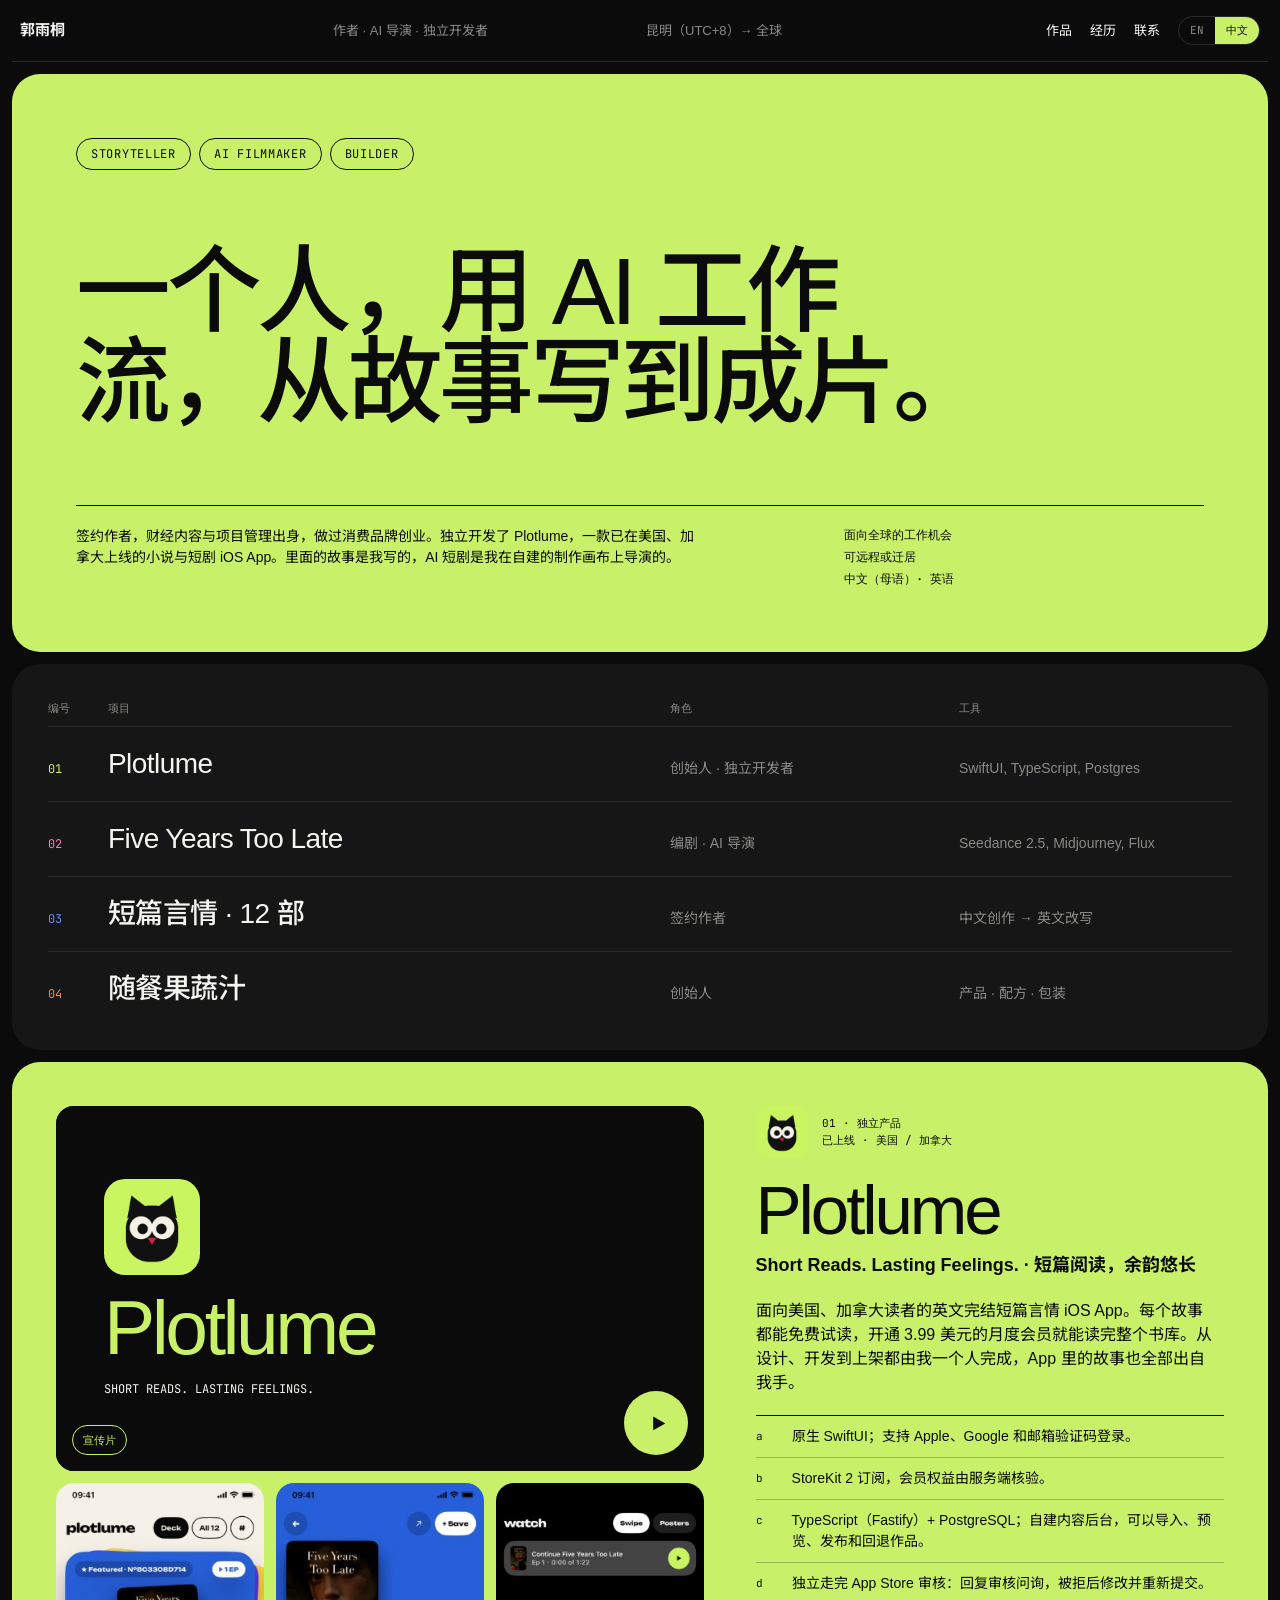
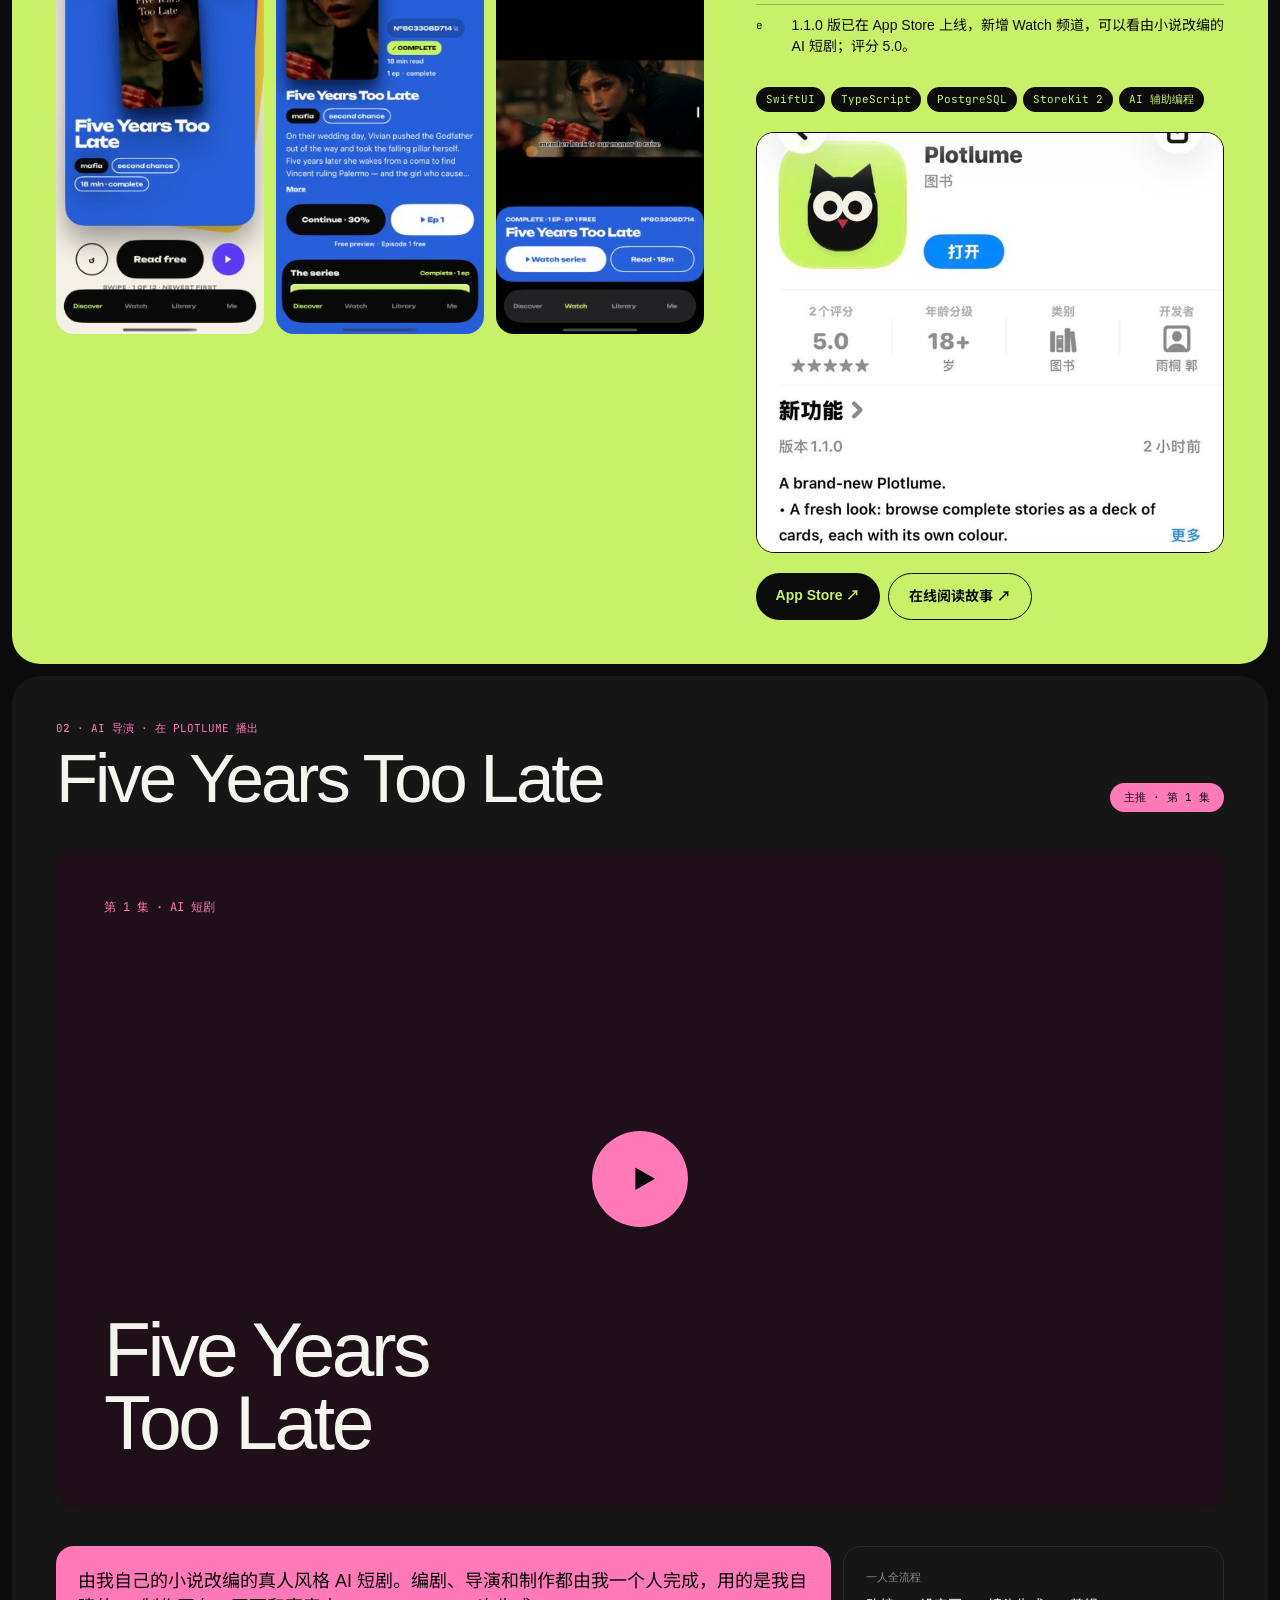
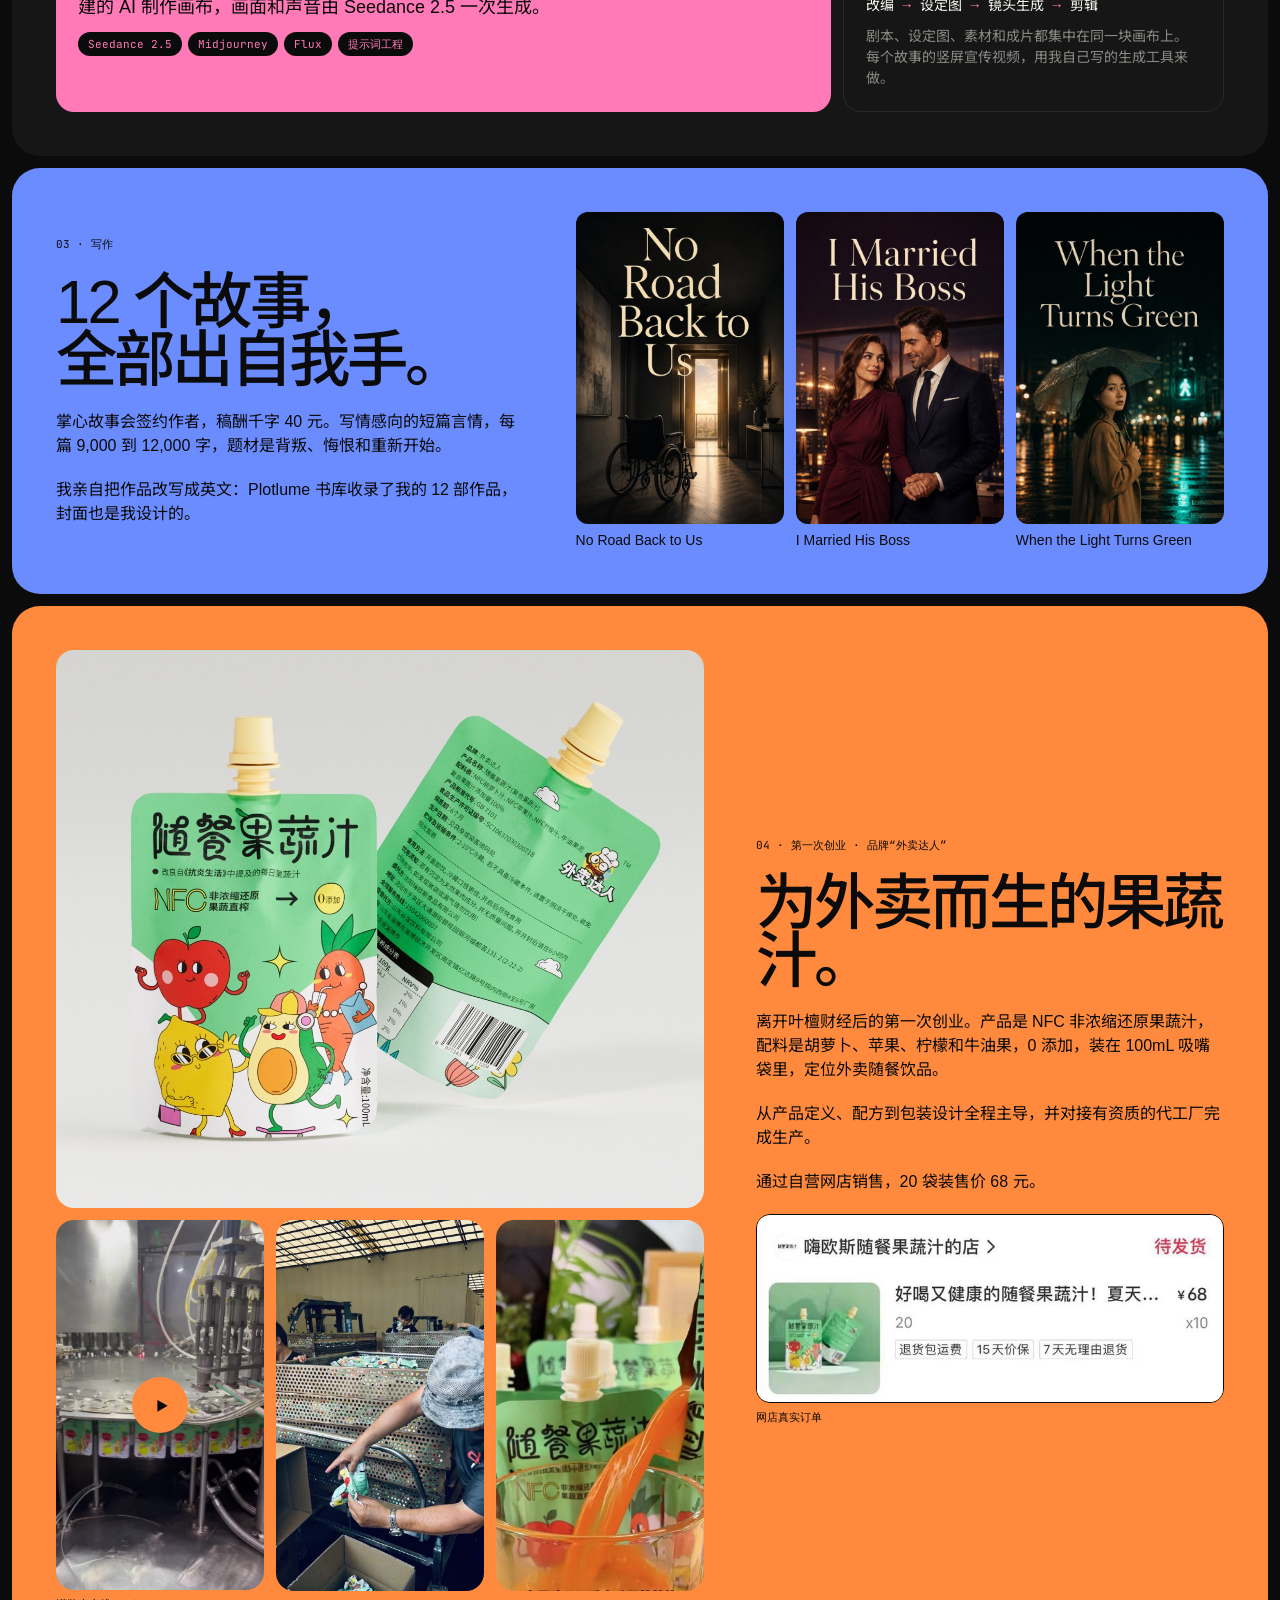
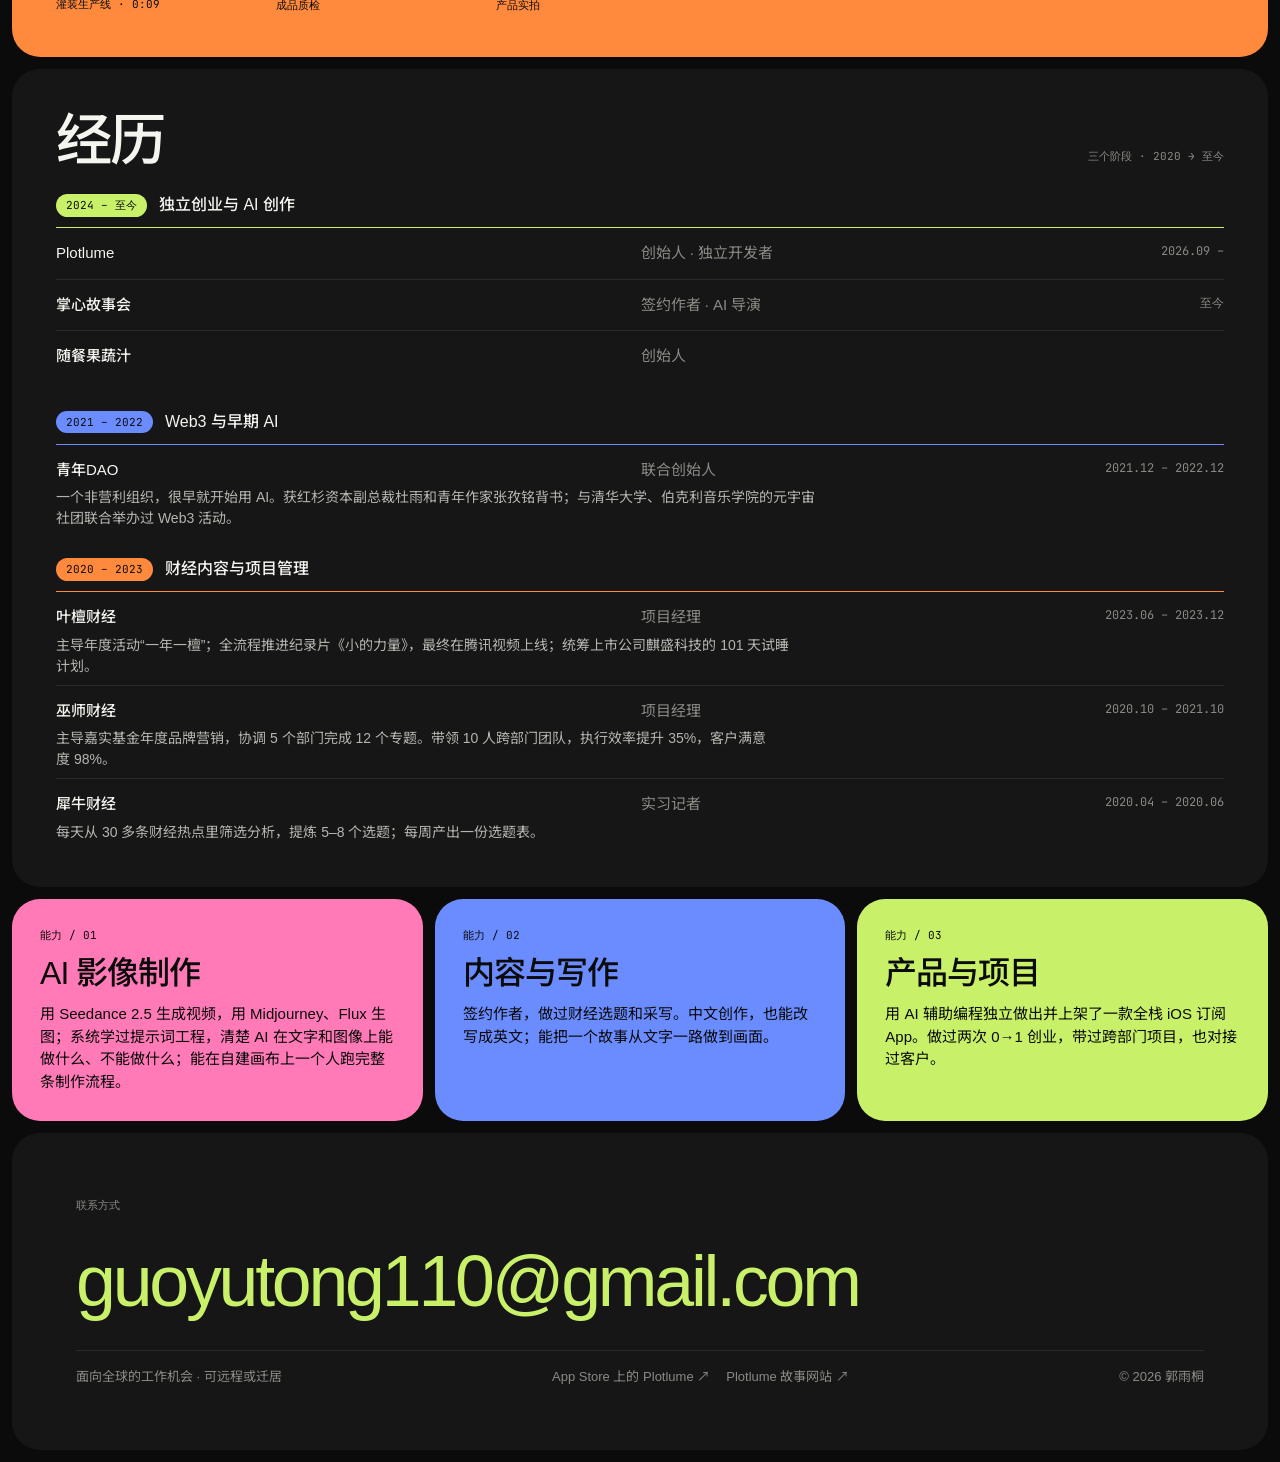
==== zh/index.html @ 7d53c577 "Add juice production media, App Store proof and Plotlume links Fill the juice section with the filli" ====
<!DOCTYPE html>
<html lang="zh-CN">
<head>
<meta charset="utf-8">
<meta name="viewport" content="width=device-width, initial-scale=1">
<title>郭雨桐 — 作者 · AI 导演 · 独立开发者</title>
<meta name="description" content="郭雨桐的作品集：签约作者、AI 导演，独立开发了已在美国、加拿大上线的小说与短剧 iOS App Plotlume。">
<link rel="icon" href="../assets/img/plotlume-icon.jpg">
<link rel="alternate" hreflang="en" href="../">
<link href="https://fonts.googleapis.com/css2?family=Noto+Sans+SC:wght@400;500;700;900&family=JetBrains+Mono:wght@400;500&display=swap" rel="stylesheet">
<link rel="stylesheet" href="../assets/site.css">
</head>
<body>
<div id="top" style="background:#0B0B0B;color:#F5F5F0;font-family:'Helvetica Neue',Helvetica,'Noto Sans SC',Arial,sans-serif;font-size:16px;line-height:1.5;min-height:100vh;padding:0 12px 12px">
<div style="max-width:1280px;margin:0 auto;display:flex;flex-direction:column;gap:12px">

  <header style="position:sticky;top:0;z-index:20;background:#0B0B0B;display:grid;grid-template-columns:repeat(auto-fit,minmax(170px,1fr));gap:12px;align-items:center;padding:16px 8px;border-bottom:1px solid #2A2A2A;font-size:13px">
    <a href="#top" style="font-weight:700;font-size:15px;letter-spacing:-0.01em">郭雨桐</a>
    <span style="color:#8A8A85">作者 · AI 导演 · 独立开发者</span>
    <span style="color:#8A8A85">昆明（UTC+8）→ 全球</span>
    <nav aria-label="页面导航" style="display:flex;gap:18px;justify-content:flex-end;align-items:center;flex-wrap:wrap">
      <a href="#work">作品</a><a href="#experience">经历</a><a href="#contact">联系</a>
      <div style="display:flex;border-radius:999px;overflow:hidden;border:1px solid #2A2A2A;font-family:'JetBrains Mono',monospace;font-size:11px">
        <a href="../" lang="en" style="padding:5px 11px;color:#8A8A85">EN</a>
        <span style="padding:5px 11px;background:#C8F169;color:#0B0B0B" aria-current="true">中文</span>
      </div>
    </nav>
  </header>

  <main style="display:flex;flex-direction:column;gap:12px">

  <section style="background:#C8F169;color:#0B0B0B;border-radius:28px;padding:clamp(28px,5vw,64px);display:flex;flex-direction:column;gap:clamp(40px,6vw,88px)">
    <div style="display:flex;gap:8px;flex-wrap:wrap;font-family:'JetBrains Mono',monospace;font-size:12px;letter-spacing:0.06em">
      <span style="padding:6px 14px;border:1.5px solid #0B0B0B;border-radius:999px">STORYTELLER</span>
      <span style="padding:6px 14px;border:1.5px solid #0B0B0B;border-radius:999px">AI FILMMAKER</span>
      <span style="padding:6px 14px;border:1.5px solid #0B0B0B;border-radius:999px">BUILDER</span>
    </div>
    <h1 style="margin:0;font-weight:500;font-size:clamp(44px,7.4vw,108px);line-height:0.96;letter-spacing:-0.045em;max-width:1100px;text-wrap:balance">一个人，用 AI 工作流，从故事写到成片。</h1>
    <div style="display:grid;grid-template-columns:repeat(auto-fit,minmax(min(100%,240px),1fr));gap:24px;border-top:1.5px solid #0B0B0B;padding-top:20px;font-size:14px">
      <p class="span2" style="margin:0;grid-column:span 2;max-width:620px;text-wrap:pretty">签约作者，财经内容与项目管理出身，做过消费品牌创业。独立开发了 Plotlume，一款已在美国、加拿大上线的小说与短剧 iOS App。里面的故事是我写的，AI 短剧是我在自建的制作画布上导演的。</p>
      <div style="display:flex;flex-direction:column;gap:4px;font-family:'JetBrains Mono',monospace;font-size:12px">
        <span>面向全球的工作机会</span><span>可远程或迁居</span><span>中文（母语）· 英语</span>
      </div>
    </div>
  </section>

  <section id="work" aria-label="作品目录" style="background:#161616;border-radius:28px;padding:clamp(20px,3vw,36px)">
    <div class="work-row" style="padding:0 0 10px;font-family:'JetBrains Mono',monospace;font-size:11px;color:#8A8A85;text-transform:uppercase;border-bottom:1px solid #2A2A2A">
      <span>编号</span><span>项目</span><span class="hide-sm">角色</span><span class="hide-sm">工具</span>
    </div>
    <a href="#p01" class="work-row" style="padding:16px 0;border-bottom:1px solid #2A2A2A;align-items:baseline">
      <span style="font-family:'JetBrains Mono',monospace;font-size:12px;color:#C8F169">01</span><span style="font-size:clamp(20px,2.4vw,28px);font-weight:500;letter-spacing:-0.02em">Plotlume</span><span class="hide-sm" style="color:#8A8A85;font-size:14px">创始人 · 独立开发者</span><span class="hide-sm" style="color:#8A8A85;font-size:14px">SwiftUI, TypeScript, Postgres</span>
    </a>
    <a href="#p02" class="work-row" style="padding:16px 0;border-bottom:1px solid #2A2A2A;align-items:baseline">
      <span style="font-family:'JetBrains Mono',monospace;font-size:12px;color:#FF7AB6">02</span><span style="font-size:clamp(20px,2.4vw,28px);font-weight:500;letter-spacing:-0.02em">Five Years Too Late</span><span class="hide-sm" style="color:#8A8A85;font-size:14px">编剧 · AI 导演</span><span class="hide-sm" style="color:#8A8A85;font-size:14px">Seedance 2.5, Midjourney, Flux</span>
    </a>
    <a href="#p03" class="work-row" style="padding:16px 0;border-bottom:1px solid #2A2A2A;align-items:baseline">
      <span style="font-family:'JetBrains Mono',monospace;font-size:12px;color:#6B8CFF">03</span><span style="font-size:clamp(20px,2.4vw,28px);font-weight:500;letter-spacing:-0.02em">短篇言情 · 12 部</span><span class="hide-sm" style="color:#8A8A85;font-size:14px">签约作者</span><span class="hide-sm" style="color:#8A8A85;font-size:14px">中文创作 → 英文改写</span>
    </a>
    <a href="#p04" class="work-row" style="padding:16px 0 4px;align-items:baseline">
      <span style="font-family:'JetBrains Mono',monospace;font-size:12px;color:#FF8A3D">04</span><span style="font-size:clamp(20px,2.4vw,28px);font-weight:500;letter-spacing:-0.02em">随餐果蔬汁</span><span class="hide-sm" style="color:#8A8A85;font-size:14px">创始人</span><span class="hide-sm" style="color:#8A8A85;font-size:14px">产品 · 配方 · 包装</span>
    </a>
  </section>

  <section id="p01" aria-labelledby="h-p01" style="background:#C8F169;color:#0B0B0B;border-radius:28px;padding:clamp(20px,3.5vw,44px);display:flex;flex-wrap:wrap;gap:clamp(24px,4vw,56px)">
    <div style="flex:1 1 540px;min-width:0;display:flex;flex-direction:column;gap:12px">
      <div class="player" data-video="" data-pending="宣传片即将上线 · 点击关闭">
        <div style="position:absolute;inset:0;background:#0B0B0B;color:#C8F169;display:flex;flex-direction:column;justify-content:center;gap:16px;padding:clamp(20px,4vw,48px)">
          <img src="../assets/img/plotlume-icon.jpg" alt="" style="width:clamp(56px,8vw,96px);height:auto;border-radius:22%">
          <span style="font-weight:500;font-size:clamp(36px,6vw,84px);line-height:0.95;letter-spacing:-0.045em">Plotlume</span>
          <span style="font-family:'JetBrains Mono',monospace;font-size:12px;color:#F5F5F0">SHORT READS. LASTING FEELINGS.</span>
        </div>
        <div style="position:absolute;inset:auto 0 0 0;padding:16px;display:flex;justify-content:space-between;align-items:flex-end;pointer-events:none">
          <span style="padding:6px 10px;background:#0B0B0B;color:#C8F169;border-radius:999px;font-family:'JetBrains Mono',monospace;font-size:11px;border:1px solid #C8F169">宣传片</span>
          <button type="button" class="play" aria-label="播放 Plotlume 宣传片" style="width:64px;height:64px;background:#C8F169;color:#0B0B0B"><svg viewBox="0 0 24 24" aria-hidden="true"><path d="M6 4l14 8-14 8z" fill="currentColor"/></svg></button>
        </div>
      </div>
      <div style="display:grid;grid-template-columns:repeat(3,minmax(0,1fr));gap:12px">
        <div style="aspect-ratio:9/19.5;background:#0B0B0B;border-radius:18px;overflow:hidden"><img src="../assets/img/plotlume-home.jpg" alt="Plotlume 首页卡组" loading="lazy"></div>
        <div style="aspect-ratio:9/19.5;background:#0B0B0B;border-radius:18px;overflow:hidden"><img src="../assets/img/plotlume-detail.jpg" alt="作品详情：Five Years Too Late" loading="lazy"></div>
        <div style="aspect-ratio:9/19.5;background:#0B0B0B;border-radius:18px;overflow:hidden"><img src="../assets/img/plotlume-watch.jpg" alt="Watch 频道播放 Five Years Too Late" loading="lazy"></div>
      </div>
    </div>
    <div style="flex:1 1 360px;min-width:0;display:flex;flex-direction:column;gap:20px">
      <div style="display:flex;align-items:center;gap:14px">
        <div style="width:52px;height:52px;flex:none;border-radius:12px;overflow:hidden;background:#0B0B0B"><img src="../assets/img/plotlume-icon.jpg" alt="Plotlume 应用图标：夜猫头鹰"></div>
        <div style="font-family:'JetBrains Mono',monospace;font-size:11px;line-height:1.6">01 · 独立产品<br>已上线 · 美国 / 加拿大</div>
      </div>
      <div>
        <h2 id="h-p01" style="margin:0;font-weight:500;font-size:clamp(44px,5.4vw,76px);line-height:0.95;letter-spacing:-0.045em">Plotlume</h2>
        <div style="margin-top:8px;font-weight:700;font-size:18px">Short Reads. Lasting Feelings. · 短篇阅读，余韵悠长</div>
      </div>
      <p style="margin:0;text-wrap:pretty">面向美国、加拿大读者的英文完结短篇言情 iOS App。每个故事都能免费试读，开通 3.99 美元的月度会员就能读完整个书库。从设计、开发到上架都由我一个人完成，App 里的故事也全部出自我手。</p>
      <div style="display:flex;flex-direction:column;font-size:14px;border-top:1.5px solid #0B0B0B">
        <div style="display:grid;grid-template-columns:28px 1fr;gap:8px;padding:10px 0;border-bottom:1px solid rgba(11,11,11,0.25)"><span style="font-family:'JetBrains Mono',monospace;font-size:11px;padding-top:2px">a</span><span>原生 SwiftUI；支持 Apple、Google 和邮箱验证码登录。</span></div>
        <div style="display:grid;grid-template-columns:28px 1fr;gap:8px;padding:10px 0;border-bottom:1px solid rgba(11,11,11,0.25)"><span style="font-family:'JetBrains Mono',monospace;font-size:11px;padding-top:2px">b</span><span>StoreKit 2 订阅，会员权益由服务端核验。</span></div>
        <div style="display:grid;grid-template-columns:28px 1fr;gap:8px;padding:10px 0;border-bottom:1px solid rgba(11,11,11,0.25)"><span style="font-family:'JetBrains Mono',monospace;font-size:11px;padding-top:2px">c</span><span>TypeScript（Fastify）+ PostgreSQL；自建内容后台，可以导入、预览、发布和回退作品。</span></div>
        <div style="display:grid;grid-template-columns:28px 1fr;gap:8px;padding:10px 0;border-bottom:1px solid rgba(11,11,11,0.25)"><span style="font-family:'JetBrains Mono',monospace;font-size:11px;padding-top:2px">d</span><span>独立走完 App Store 审核：回复审核问询，被拒后修改并重新提交。</span></div>
        <div style="display:grid;grid-template-columns:28px 1fr;gap:8px;padding:10px 0"><span style="font-family:'JetBrains Mono',monospace;font-size:11px;padding-top:2px">e</span><span>1.1.0 版已在 App Store 上线，新增 Watch 频道，可以看由小说改编的 AI 短剧；评分 5.0。</span></div>
      </div>
      <div style="display:flex;flex-wrap:wrap;gap:6px;font-family:'JetBrains Mono',monospace;font-size:11px">
        <span style="padding:4px 10px;background:#0B0B0B;color:#C8F169;border-radius:999px">SwiftUI</span><span style="padding:4px 10px;background:#0B0B0B;color:#C8F169;border-radius:999px">TypeScript</span><span style="padding:4px 10px;background:#0B0B0B;color:#C8F169;border-radius:999px">PostgreSQL</span><span style="padding:4px 10px;background:#0B0B0B;color:#C8F169;border-radius:999px">StoreKit 2</span><span style="padding:4px 10px;background:#0B0B0B;color:#C8F169;border-radius:999px">AI 辅助编程</span>
      </div>
      <a href="https://apps.apple.com/us/app/plotlume/id6811896292" target="_blank" rel="noopener" aria-label="App Store 上的 Plotlume：1.1.0 版，评分 5.0" style="display:block;background:#F5F5F0;border-radius:18px;overflow:hidden;border:1.5px solid #0B0B0B">
        <img src="../assets/img/plotlume-appstore.jpg" alt="Plotlume 的 App Store 页面：评分 5.0、1.1.0 版、开发者郭雨桐" loading="lazy" style="height:auto">
      </a>
      <div style="display:flex;flex-wrap:wrap;gap:8px">
        <a href="https://apps.apple.com/us/app/plotlume/id6811896292" target="_blank" rel="noopener" style="padding:12px 20px;background:#0B0B0B;color:#C8F169;border-radius:999px;font-weight:700;font-size:14px">App Store ↗</a>
        <a href="https://api.plotlume.cuipi.xyz/stories" target="_blank" rel="noopener" style="padding:12px 20px;border:1.5px solid #0B0B0B;border-radius:999px;font-weight:700;font-size:14px">在线阅读故事 ↗</a>
      </div>
    </div>
  </section>

  <section id="p02" aria-labelledby="h-p02" style="background:#161616;border-radius:28px;padding:clamp(20px,3.5vw,44px);display:flex;flex-direction:column;gap:clamp(24px,3vw,40px)">
    <div style="display:flex;justify-content:space-between;align-items:flex-end;gap:16px;flex-wrap:wrap">
      <div>
        <div style="font-family:'JetBrains Mono',monospace;font-size:11px;color:#FF7AB6">02 · AI 导演 · 在 PLOTLUME 播出</div>
        <h2 id="h-p02" style="margin:10px 0 0;font-weight:500;font-size:clamp(44px,5.4vw,76px);line-height:0.95;letter-spacing:-0.045em">Five Years Too Late</h2>
      </div>
      <span style="padding:6px 14px;background:#FF7AB6;color:#0B0B0B;border-radius:999px;font-family:'JetBrains Mono',monospace;font-size:11px">主推 · 第 1 集</span>
    </div>
    <div class="player" data-video="" data-pending="第 1 集视频即将上线 · 点击关闭">
      <div style="position:absolute;inset:0;background:#1E0F18;display:flex;flex-direction:column;justify-content:space-between;padding:clamp(20px,4vw,48px)">
        <span style="font-family:'JetBrains Mono',monospace;font-size:12px;color:#FF7AB6">第 1 集 · AI 短剧</span>
        <span style="font-weight:500;font-size:clamp(32px,6vw,84px);line-height:0.95;letter-spacing:-0.045em;color:#F5F5F0;max-width:70%">Five Years<br>Too Late</span>
      </div>
      <div style="position:absolute;inset:0;display:flex;align-items:center;justify-content:center;pointer-events:none">
        <button type="button" class="play" aria-label="播放 Five Years Too Late 第 1 集" style="width:96px;height:96px;background:#FF7AB6"><svg viewBox="0 0 24 24" aria-hidden="true"><path d="M6 4l14 8-14 8z" fill="currentColor"/></svg></button>
      </div>
    </div>
    <div style="display:grid;grid-template-columns:repeat(auto-fit,minmax(min(100%,260px),1fr));gap:12px">
      <div class="span2" style="background:#FF7AB6;color:#0B0B0B;border-radius:18px;padding:22px;grid-column:span 2;display:flex;flex-direction:column;gap:12px">
        <p style="margin:0;font-size:18px;line-height:1.45;text-wrap:pretty">由我自己的小说改编的真人风格 AI 短剧。编剧、导演和制作都由我一个人完成，用的是我自建的 AI 制作画布，画面和声音由 Seedance 2.5 一次生成。</p>
        <div style="display:flex;flex-wrap:wrap;gap:6px;font-family:'JetBrains Mono',monospace;font-size:11px"><span style="padding:4px 10px;background:#0B0B0B;color:#FF7AB6;border-radius:999px">Seedance 2.5</span><span style="padding:4px 10px;background:#0B0B0B;color:#FF7AB6;border-radius:999px">Midjourney</span><span style="padding:4px 10px;background:#0B0B0B;color:#FF7AB6;border-radius:999px">Flux</span><span style="padding:4px 10px;background:#0B0B0B;color:#FF7AB6;border-radius:999px">提示词工程</span></div>
      </div>
      <div style="border:1px solid #2A2A2A;border-radius:18px;padding:22px;font-size:14px;display:flex;flex-direction:column;gap:10px">
        <div style="font-family:'JetBrains Mono',monospace;font-size:11px;color:#8A8A85">一人全流程</div>
        <div style="display:flex;flex-wrap:wrap;gap:6px;align-items:center"><span>改编</span><span style="color:#FF7AB6">→</span><span>设定图</span><span style="color:#FF7AB6">→</span><span>镜头生成</span><span style="color:#FF7AB6">→</span><span>剪辑</span></div>
        <div style="color:#8A8A85">剧本、设定图、素材和成片都集中在同一块画布上。每个故事的竖屏宣传视频，用我自己写的生成工具来做。</div>
      </div>
    </div>
  </section>

  <section id="p03" aria-labelledby="h-p03" style="background:#6B8CFF;color:#0B0B0B;border-radius:28px;padding:clamp(20px,3.5vw,44px);display:flex;flex-wrap:wrap;flex-direction:row-reverse;gap:clamp(24px,4vw,56px);align-items:center">
    <div style="flex:1 1 540px;min-width:0;display:grid;grid-template-columns:repeat(3,minmax(0,1fr));gap:12px">
      <figure style="margin:0;display:flex;flex-direction:column;gap:8px"><div style="aspect-ratio:2/3;background:#0B0B0B;border-radius:12px;overflow:hidden"><img src="../assets/img/cover-no-road.jpg" alt="No Road Back to Us 封面" loading="lazy"></div><figcaption style="font-weight:500;font-size:14px;line-height:1.25">No Road Back to Us</figcaption></figure>
      <figure style="margin:0;display:flex;flex-direction:column;gap:8px"><div style="aspect-ratio:2/3;background:#0B0B0B;border-radius:12px;overflow:hidden"><img src="../assets/img/cover-married-boss.jpg" alt="I Married His Boss 封面" loading="lazy"></div><figcaption style="font-weight:500;font-size:14px;line-height:1.25">I Married His Boss</figcaption></figure>
      <figure style="margin:0;display:flex;flex-direction:column;gap:8px"><div style="aspect-ratio:2/3;background:#0B0B0B;border-radius:12px;overflow:hidden"><img src="../assets/img/cover-light-green.jpg" alt="When the Light Turns Green 封面" loading="lazy"></div><figcaption style="font-weight:500;font-size:14px;line-height:1.25">When the Light Turns Green</figcaption></figure>
    </div>
    <div style="flex:1 1 360px;min-width:0;display:flex;flex-direction:column;gap:20px">
      <div style="font-family:'JetBrains Mono',monospace;font-size:11px">03 · 写作</div>
      <h2 id="h-p03" style="margin:0;font-weight:500;font-size:clamp(40px,4.8vw,68px);line-height:0.95;letter-spacing:-0.045em">12 个故事，<br>全部出自我手。</h2>
      <p style="margin:0;text-wrap:pretty">掌心故事会签约作者，稿酬千字 40 元。写情感向的短篇言情，每篇 9,000 到 12,000 字，题材是背叛、悔恨和重新开始。</p>
      <p style="margin:0;text-wrap:pretty">我亲自把作品改写成英文：Plotlume 书库收录了我的 12 部作品，封面也是我设计的。</p>
    </div>
  </section>

  <section id="p04" aria-labelledby="h-p04" style="background:#FF8A3D;color:#0B0B0B;border-radius:28px;padding:clamp(20px,3.5vw,44px);display:flex;flex-wrap:wrap;gap:clamp(24px,4vw,56px);align-items:center">
    <div style="flex:1 1 540px;min-width:0;display:flex;flex-direction:column;gap:12px">
      <div style="background:#0B0B0B;border-radius:18px;overflow:hidden">
        <img src="../assets/img/juice.jpg" alt="随餐果蔬汁包装正反面，品牌“外卖达人”" loading="lazy" style="height:auto">
      </div>
      <div style="display:grid;grid-template-columns:repeat(3,minmax(0,1fr));gap:12px">
        <figure style="margin:0;display:flex;flex-direction:column;gap:6px">
          <div class="player" data-video="../assets/video/juice-line.mp4" style="aspect-ratio:9/16">
            <img src="../assets/img/juice-line-poster.jpg" alt="代工厂灌装线上的吸嘴袋" loading="lazy">
            <div style="position:absolute;inset:0;display:flex;align-items:center;justify-content:center;pointer-events:none">
              <button type="button" class="play" aria-label="播放灌装线视频" style="width:56px;height:56px;background:#FF8A3D"><svg viewBox="0 0 24 24" aria-hidden="true"><path d="M6 4l14 8-14 8z" fill="currentColor"/></svg></button>
            </div>
          </div>
          <figcaption style="font-family:'JetBrains Mono',monospace;font-size:11px">灌装生产线 · 0:09</figcaption>
        </figure>
        <figure style="margin:0;display:flex;flex-direction:column;gap:6px">
          <div style="aspect-ratio:9/16;border-radius:18px;overflow:hidden;background:#0B0B0B"><img src="../assets/img/juice-factory.jpg" alt="工厂工人检查成品吸嘴袋" loading="lazy"></div>
          <figcaption style="font-family:'JetBrains Mono',monospace;font-size:11px">成品质检</figcaption>
        </figure>
        <figure style="margin:0;display:flex;flex-direction:column;gap:6px">
          <div style="aspect-ratio:9/16;border-radius:18px;overflow:hidden;background:#0B0B0B"><img src="../assets/img/juice-pour.jpg" alt="橙色果蔬汁从吸嘴袋倒入玻璃杯" loading="lazy"></div>
          <figcaption style="font-family:'JetBrains Mono',monospace;font-size:11px">产品实拍</figcaption>
        </figure>
      </div>
    </div>
    <div style="flex:1 1 360px;min-width:0;display:flex;flex-direction:column;gap:20px">
      <div style="font-family:'JetBrains Mono',monospace;font-size:11px">04 · 第一次创业 · 品牌“外卖达人”</div>
      <h2 id="h-p04" style="margin:0;font-weight:500;font-size:clamp(40px,4.8vw,68px);line-height:0.95;letter-spacing:-0.045em">为外卖而生的果蔬汁。</h2>
      <p style="margin:0;text-wrap:pretty">离开叶檀财经后的第一次创业。产品是 NFC 非浓缩还原果蔬汁，配料是胡萝卜、苹果、柠檬和牛油果，0 添加，装在 100mL 吸嘴袋里，定位外卖随餐饮品。</p>
      <p style="margin:0;text-wrap:pretty">从产品定义、配方到包装设计全程主导，并对接有资质的代工厂完成生产。</p>
      <p style="margin:0;text-wrap:pretty">通过自营网店销售，20 袋装售价 68 元。</p>
      <figure style="margin:0;display:flex;flex-direction:column;gap:6px">
        <div style="background:#F5F5F0;border-radius:14px;overflow:hidden;border:1.5px solid #0B0B0B"><img src="../assets/img/juice-order.jpg" alt="自营网店的一笔订单：10 件，每件 68 元" loading="lazy" style="height:auto"></div>
        <figcaption style="font-family:'JetBrains Mono',monospace;font-size:11px">网店真实订单</figcaption>
      </figure>
    </div>
  </section>

  <section id="experience" aria-labelledby="h-exp" style="background:#161616;border-radius:28px;padding:clamp(20px,3.5vw,44px)">
    <div style="display:flex;justify-content:space-between;align-items:baseline;gap:16px;flex-wrap:wrap;margin-bottom:24px">
      <h2 id="h-exp" style="margin:0;font-weight:500;font-size:clamp(36px,4.4vw,60px);line-height:1;letter-spacing:-0.04em">经历</h2>
      <span style="font-family:'JetBrains Mono',monospace;font-size:11px;color:#8A8A85">三个阶段 · 2020 → 至今</span>
    </div>
    <div style="display:flex;flex-direction:column;gap:28px">
      <div>
        <div style="display:flex;gap:12px;align-items:center;padding-bottom:10px;border-bottom:1.5px solid #C8F169"><span style="padding:3px 10px;background:#C8F169;color:#0B0B0B;border-radius:999px;font-family:'JetBrains Mono',monospace;font-size:11px">2024 – 至今</span><span style="font-weight:500">独立创业与 AI 创作</span></div>
        <div class="cv-row" style="padding:14px 0;border-bottom:1px solid #2A2A2A;font-size:15px"><span style="font-weight:500">Plotlume</span><span class="role" style="color:#8A8A85">创始人 · 独立开发者</span><span style="text-align:right;font-family:'JetBrains Mono',monospace;font-size:12px;color:#8A8A85">2026.09 –</span></div>
        <div class="cv-row" style="padding:14px 0;border-bottom:1px solid #2A2A2A;font-size:15px"><span style="font-weight:500">掌心故事会</span><span class="role" style="color:#8A8A85">签约作者 · AI 导演</span><span style="text-align:right;font-family:'JetBrains Mono',monospace;font-size:12px;color:#8A8A85">至今</span></div>
        <div class="cv-row" style="padding:14px 0;font-size:15px"><span style="font-weight:500">随餐果蔬汁</span><span class="role" style="color:#8A8A85">创始人</span><span></span></div>
      </div>
      <div>
        <div style="display:flex;gap:12px;align-items:center;padding-bottom:10px;border-bottom:1.5px solid #6B8CFF"><span style="padding:3px 10px;background:#6B8CFF;color:#0B0B0B;border-radius:999px;font-family:'JetBrains Mono',monospace;font-size:11px">2021 – 2022</span><span style="font-weight:500">Web3 与早期 AI</span></div>
        <div class="cv-row" style="padding:14px 0 6px;font-size:15px"><span style="font-weight:500">青年DAO</span><span class="role" style="color:#8A8A85">联合创始人</span><span style="text-align:right;font-family:'JetBrains Mono',monospace;font-size:12px;color:#8A8A85">2021.12 – 2022.12</span></div>
        <p style="margin:0;color:#B5B5AF;font-size:14px;max-width:760px;text-wrap:pretty">一个非营利组织，很早就开始用 AI。获红杉资本副总裁杜雨和青年作家张孜铭背书；与清华大学、伯克利音乐学院的元宇宙社团联合举办过 Web3 活动。</p>
      </div>
      <div>
        <div style="display:flex;gap:12px;align-items:center;padding-bottom:10px;border-bottom:1.5px solid #FF8A3D"><span style="padding:3px 10px;background:#FF8A3D;color:#0B0B0B;border-radius:999px;font-family:'JetBrains Mono',monospace;font-size:11px">2020 – 2023</span><span style="font-weight:500">财经内容与项目管理</span></div>
        <div class="cv-row" style="padding:14px 0 6px;font-size:15px"><span style="font-weight:500">叶檀财经</span><span class="role" style="color:#8A8A85">项目经理</span><span style="text-align:right;font-family:'JetBrains Mono',monospace;font-size:12px;color:#8A8A85">2023.06 – 2023.12</span></div>
        <p style="margin:0 0 8px;color:#B5B5AF;font-size:14px;max-width:760px;text-wrap:pretty">主导年度活动“一年一檀”；全流程推进纪录片《小的力量》，最终在腾讯视频上线；统筹上市公司麒盛科技的 101 天试睡计划。</p>
        <div class="cv-row" style="padding:14px 0 6px;border-top:1px solid #2A2A2A;font-size:15px"><span style="font-weight:500">巫师财经</span><span class="role" style="color:#8A8A85">项目经理</span><span style="text-align:right;font-family:'JetBrains Mono',monospace;font-size:12px;color:#8A8A85">2020.10 – 2021.10</span></div>
        <p style="margin:0 0 8px;color:#B5B5AF;font-size:14px;max-width:760px;text-wrap:pretty">主导嘉实基金年度品牌营销，协调 5 个部门完成 12 个专题。带领 10 人跨部门团队，执行效率提升 35%，客户满意度 98%。</p>
        <div class="cv-row" style="padding:14px 0 6px;border-top:1px solid #2A2A2A;font-size:15px"><span style="font-weight:500">犀牛财经</span><span class="role" style="color:#8A8A85">实习记者</span><span style="text-align:right;font-family:'JetBrains Mono',monospace;font-size:12px;color:#8A8A85">2020.04 – 2020.06</span></div>
        <p style="margin:0;color:#B5B5AF;font-size:14px;max-width:760px;text-wrap:pretty">每天从 30 多条财经热点里筛选分析，提炼 5–8 个选题；每周产出一份选题表。</p>
      </div>
    </div>
  </section>

  <section id="skills" aria-label="能力" style="display:grid;grid-template-columns:repeat(auto-fit,minmax(min(100%,300px),1fr));gap:12px">
    <div style="background:#FF7AB6;color:#0B0B0B;border-radius:28px;padding:28px;display:flex;flex-direction:column;gap:14px">
      <div style="font-family:'JetBrains Mono',monospace;font-size:11px">能力 / 01</div>
      <h3 style="margin:0;font-weight:500;font-size:32px;line-height:1;letter-spacing:-0.03em">AI 影像制作</h3>
      <p style="margin:0;font-size:15px;text-wrap:pretty">用 Seedance 2.5 生成视频，用 Midjourney、Flux 生图；系统学过提示词工程，清楚 AI 在文字和图像上能做什么、不能做什么；能在自建画布上一个人跑完整条制作流程。</p>
    </div>
    <div style="background:#6B8CFF;color:#0B0B0B;border-radius:28px;padding:28px;display:flex;flex-direction:column;gap:14px">
      <div style="font-family:'JetBrains Mono',monospace;font-size:11px">能力 / 02</div>
      <h3 style="margin:0;font-weight:500;font-size:32px;line-height:1;letter-spacing:-0.03em">内容与写作</h3>
      <p style="margin:0;font-size:15px;text-wrap:pretty">签约作者，做过财经选题和采写。中文创作，也能改写成英文；能把一个故事从文字一路做到画面。</p>
    </div>
    <div style="background:#C8F169;color:#0B0B0B;border-radius:28px;padding:28px;display:flex;flex-direction:column;gap:14px">
      <div style="font-family:'JetBrains Mono',monospace;font-size:11px">能力 / 03</div>
      <h3 style="margin:0;font-weight:500;font-size:32px;line-height:1;letter-spacing:-0.03em">产品与项目</h3>
      <p style="margin:0;font-size:15px;text-wrap:pretty">用 AI 辅助编程独立做出并上架了一款全栈 iOS 订阅 App。做过两次 0→1 创业，带过跨部门项目，也对接过客户。</p>
    </div>
  </section>

  </main>

  <footer id="contact" style="background:#161616;border-radius:28px;padding:clamp(28px,5vw,64px);display:flex;flex-direction:column;gap:32px">
    <div style="font-family:'JetBrains Mono',monospace;font-size:11px;color:#8A8A85">联系方式</div>
    <a href="mailto:guoyutong110@gmail.com" style="font-weight:500;font-size:clamp(30px,5.6vw,80px);line-height:1;letter-spacing:-0.045em;color:#C8F169;word-break:break-all">guoyutong110@gmail.com</a>
    <div style="display:flex;justify-content:space-between;gap:16px;flex-wrap:wrap;border-top:1px solid #2A2A2A;padding-top:16px;font-size:13px;color:#8A8A85">
      <span>面向全球的工作机会 · 可远程或迁居</span>
      <span style="display:flex;gap:16px;flex-wrap:wrap"><a href="https://apps.apple.com/us/app/plotlume/id6811896292" target="_blank" rel="noopener">App Store 上的 Plotlume ↗</a><a href="https://api.plotlume.cuipi.xyz/stories" target="_blank" rel="noopener">Plotlume 故事网站 ↗</a></span>
      <span>© 2026 郭雨桐</span>
    </div>
  </footer>

</div>
</div>
<script src="../assets/site.js"></script>
</body>
</html>
---- assets/site.css ----
html,body{margin:0;background:#0B0B0B}
*{box-sizing:border-box}
a{color:inherit;text-decoration:none}
a:hover{color:#C8F169}
::selection{background:#C8F169;color:#0B0B0B}
img{display:block;width:100%;height:100%;object-fit:cover}
.player{position:relative;aspect-ratio:16/9;background:#0B0B0B;border-radius:18px;overflow:hidden}
.player-layer{position:absolute;inset:0;width:100%;height:100%;border:0;background:#000}
.player-note{position:absolute;inset:0;width:100%;height:100%;border:0;background:rgba(11,11,11,0.94);color:#C8F169;display:flex;align-items:center;justify-content:center;text-align:center;padding:24px;cursor:pointer;font-family:'JetBrains Mono',monospace;font-size:12px}
.play{pointer-events:auto;border-radius:50%;border:0;cursor:pointer;color:#0B0B0B;display:flex;align-items:center;justify-content:center}
.play svg{width:40%;height:40%;margin-left:8%}
.cv-row{display:grid;grid-template-columns:minmax(0,1.3fr) minmax(0,1fr) 130px;gap:16px}
.work-row{display:grid;grid-template-columns:44px minmax(0,2fr) minmax(0,1fr) minmax(0,1fr);gap:16px}
@media (max-width:720px){
  .work-row{grid-template-columns:32px minmax(0,1fr)}
  .work-row .hide-sm{display:none}
  .cv-row{grid-template-columns:minmax(0,1fr) auto}
  .cv-row .role{grid-column:1/-1;order:3}
  .span2{grid-column:auto !important}
}
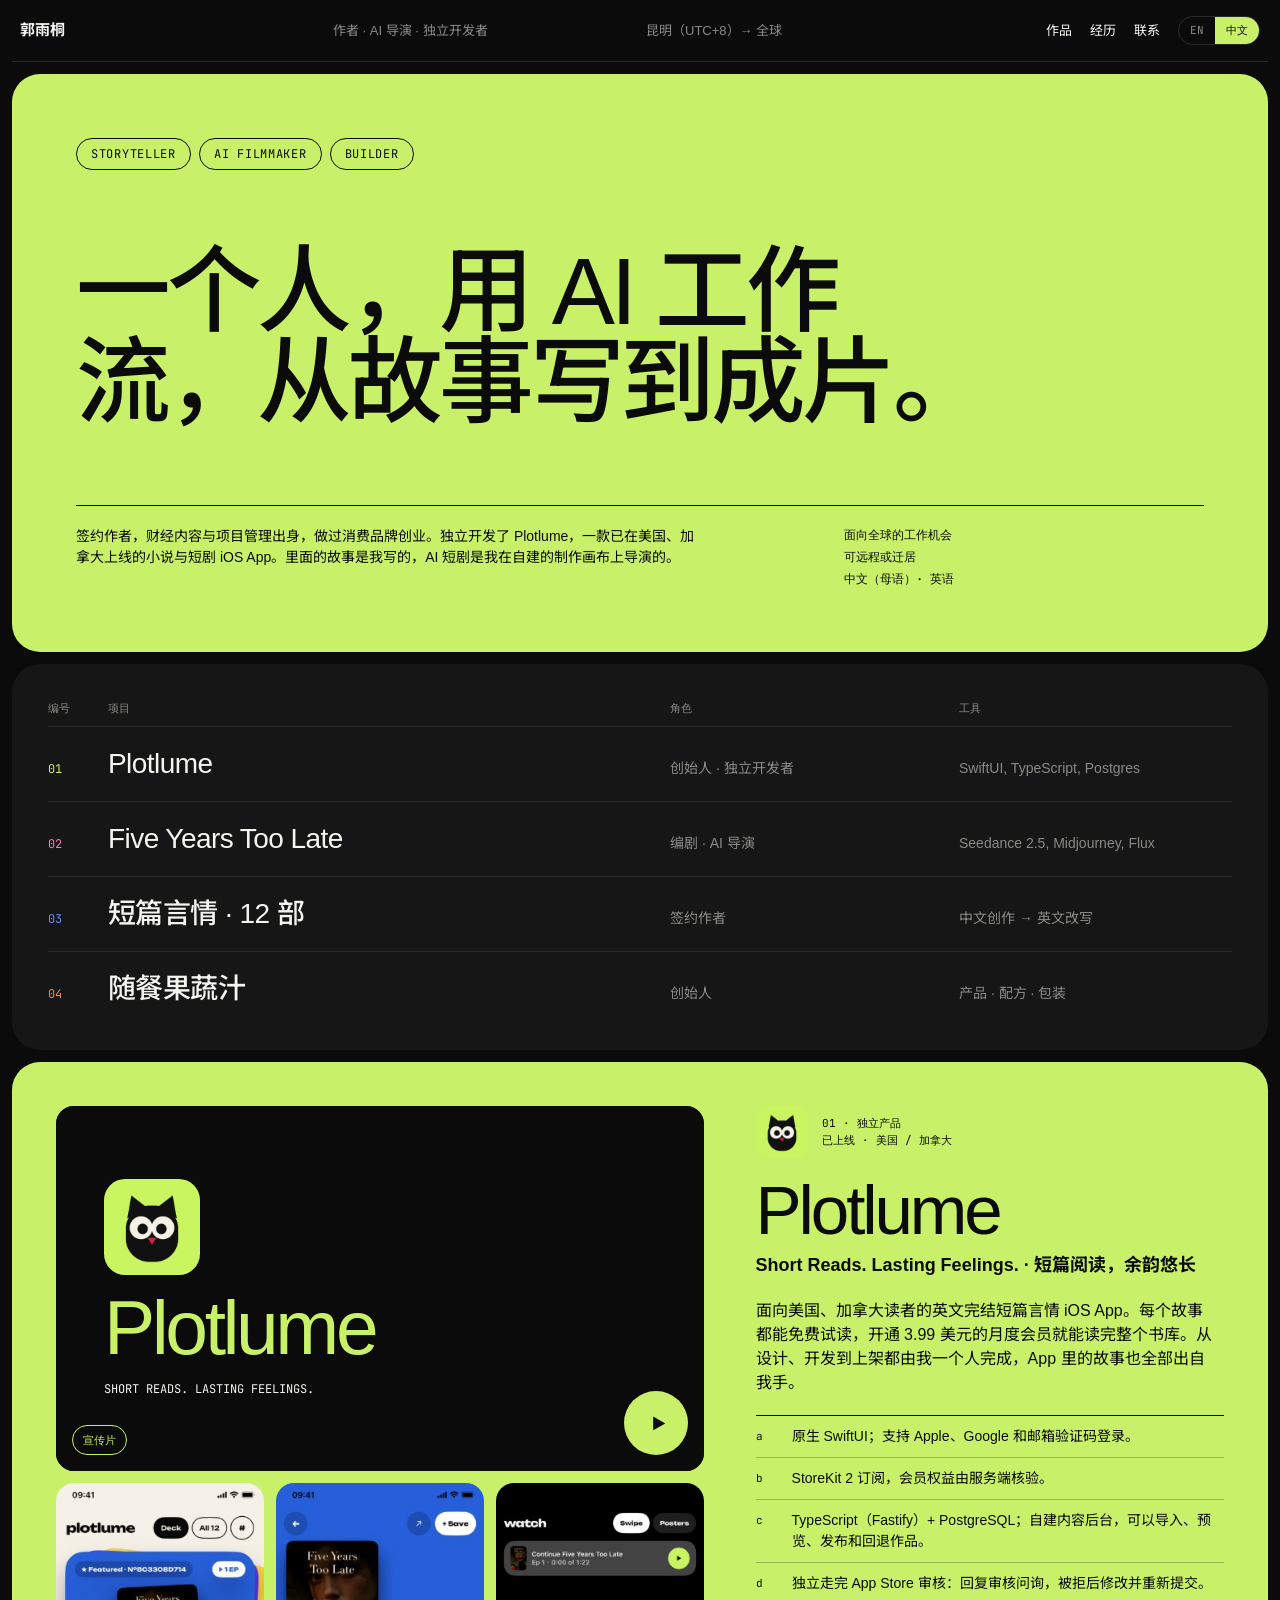
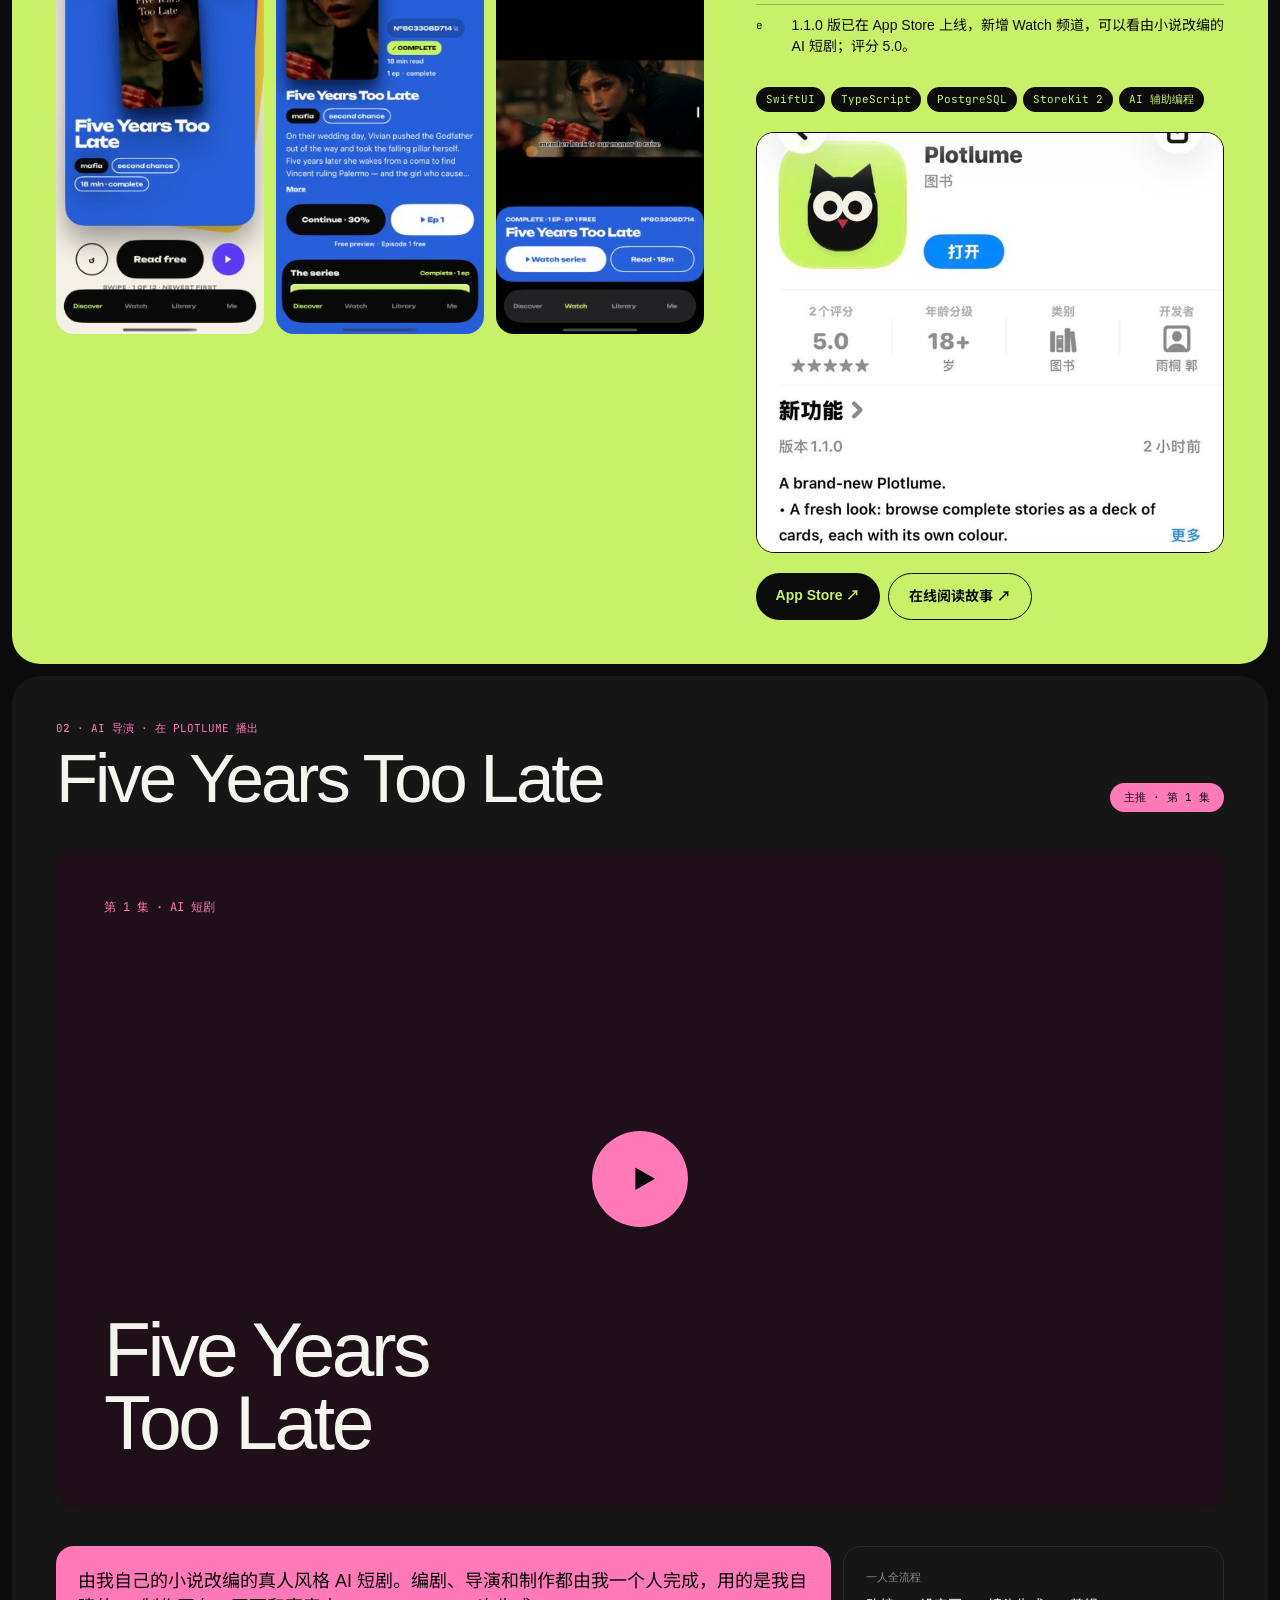
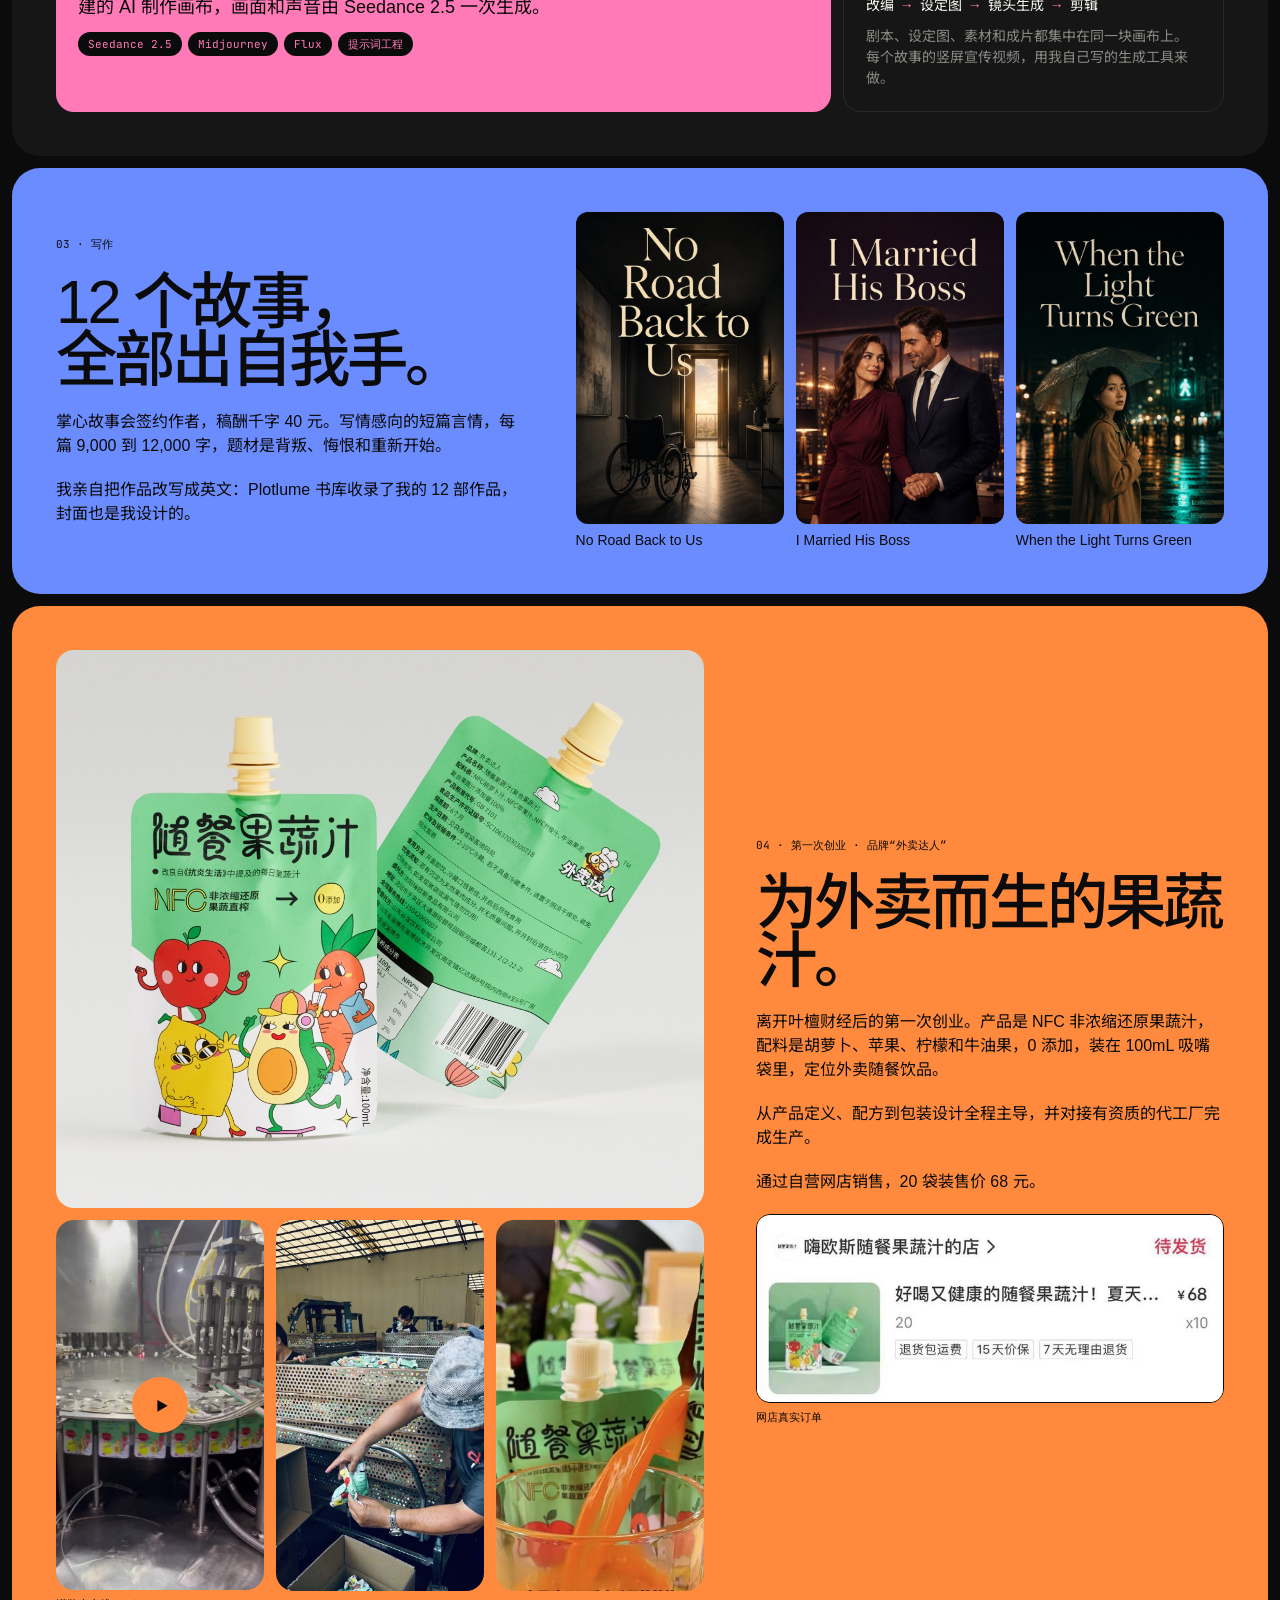
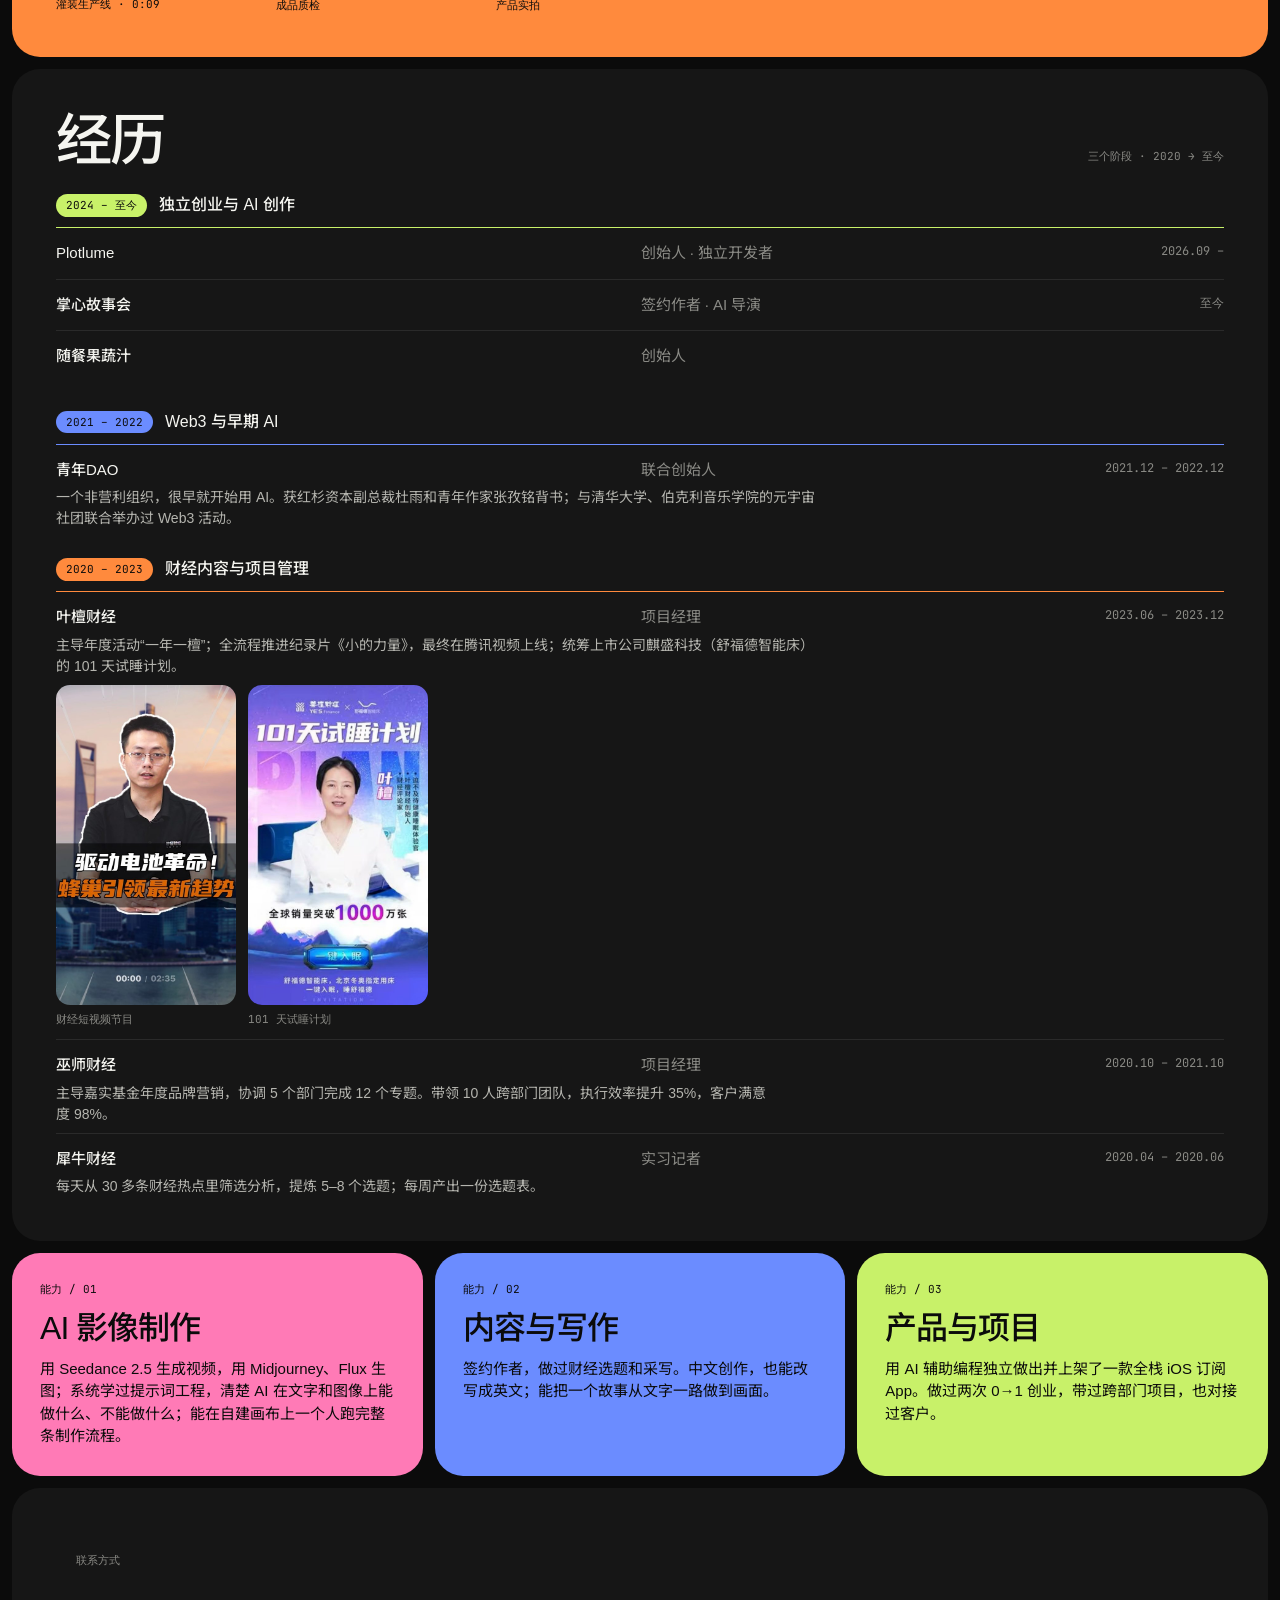
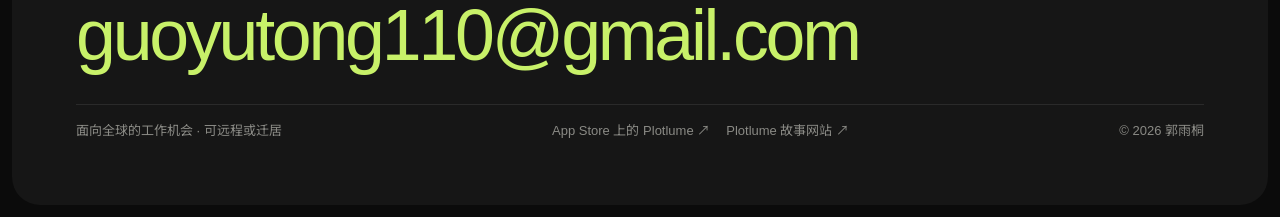
==== commit 57cba2e2: "Show YE'S Finance work samples and use its official English name Co-Authored-By: Claude Opus 5.5 <no" ====
--- a/zh/index.html
+++ b/zh/index.html
@@ -213,7 +213,11 @@
       <div>
         <div style="display:flex;gap:12px;align-items:center;padding-bottom:10px;border-bottom:1.5px solid #FF8A3D"><span style="padding:3px 10px;background:#FF8A3D;color:#0B0B0B;border-radius:999px;font-family:'JetBrains Mono',monospace;font-size:11px">2020 – 2023</span><span style="font-weight:500">财经内容与项目管理</span></div>
         <div class="cv-row" style="padding:14px 0 6px;font-size:15px"><span style="font-weight:500">叶檀财经</span><span class="role" style="color:#8A8A85">项目经理</span><span style="text-align:right;font-family:'JetBrains Mono',monospace;font-size:12px;color:#8A8A85">2023.06 – 2023.12</span></div>
-        <p style="margin:0 0 8px;color:#B5B5AF;font-size:14px;max-width:760px;text-wrap:pretty">主导年度活动“一年一檀”；全流程推进纪录片《小的力量》，最终在腾讯视频上线；统筹上市公司麒盛科技的 101 天试睡计划。</p>
+        <p style="margin:0 0 8px;color:#B5B5AF;font-size:14px;max-width:760px;text-wrap:pretty">主导年度活动“一年一檀”；全流程推进纪录片《小的力量》，最终在腾讯视频上线；统筹上市公司麒盛科技（舒福德智能床）的 101 天试睡计划。</p>
+        <div style="display:grid;grid-template-columns:repeat(auto-fill,minmax(140px,180px));gap:12px;margin:4px 0 12px">
+          <figure style="margin:0;display:flex;flex-direction:column;gap:6px"><div style="aspect-ratio:9/16;border-radius:14px;overflow:hidden;background:#0B0B0B"><img src="../assets/img/yetan-video.jpg" alt="叶檀财经关于电池技术的短视频节目" loading="lazy" style="object-position:top"></div><figcaption style="font-family:'JetBrains Mono',monospace;font-size:11px;color:#8A8A85">财经短视频节目</figcaption></figure>
+          <figure style="margin:0;display:flex;flex-direction:column;gap:6px"><div style="aspect-ratio:9/16;border-radius:14px;overflow:hidden;background:#0B0B0B"><img src="../assets/img/yetan-sleep-trial.jpg" alt="叶檀财经 × 舒福德智能床 101 天试睡计划海报" loading="lazy" style="object-position:top"></div><figcaption style="font-family:'JetBrains Mono',monospace;font-size:11px;color:#8A8A85">101 天试睡计划</figcaption></figure>
+        </div>
         <div class="cv-row" style="padding:14px 0 6px;border-top:1px solid #2A2A2A;font-size:15px"><span style="font-weight:500">巫师财经</span><span class="role" style="color:#8A8A85">项目经理</span><span style="text-align:right;font-family:'JetBrains Mono',monospace;font-size:12px;color:#8A8A85">2020.10 – 2021.10</span></div>
         <p style="margin:0 0 8px;color:#B5B5AF;font-size:14px;max-width:760px;text-wrap:pretty">主导嘉实基金年度品牌营销，协调 5 个部门完成 12 个专题。带领 10 人跨部门团队，执行效率提升 35%，客户满意度 98%。</p>
         <div class="cv-row" style="padding:14px 0 6px;border-top:1px solid #2A2A2A;font-size:15px"><span style="font-weight:500">犀牛财经</span><span class="role" style="color:#8A8A85">实习记者</span><span style="text-align:right;font-family:'JetBrains Mono',monospace;font-size:12px;color:#8A8A85">2020.04 – 2020.06</span></div>
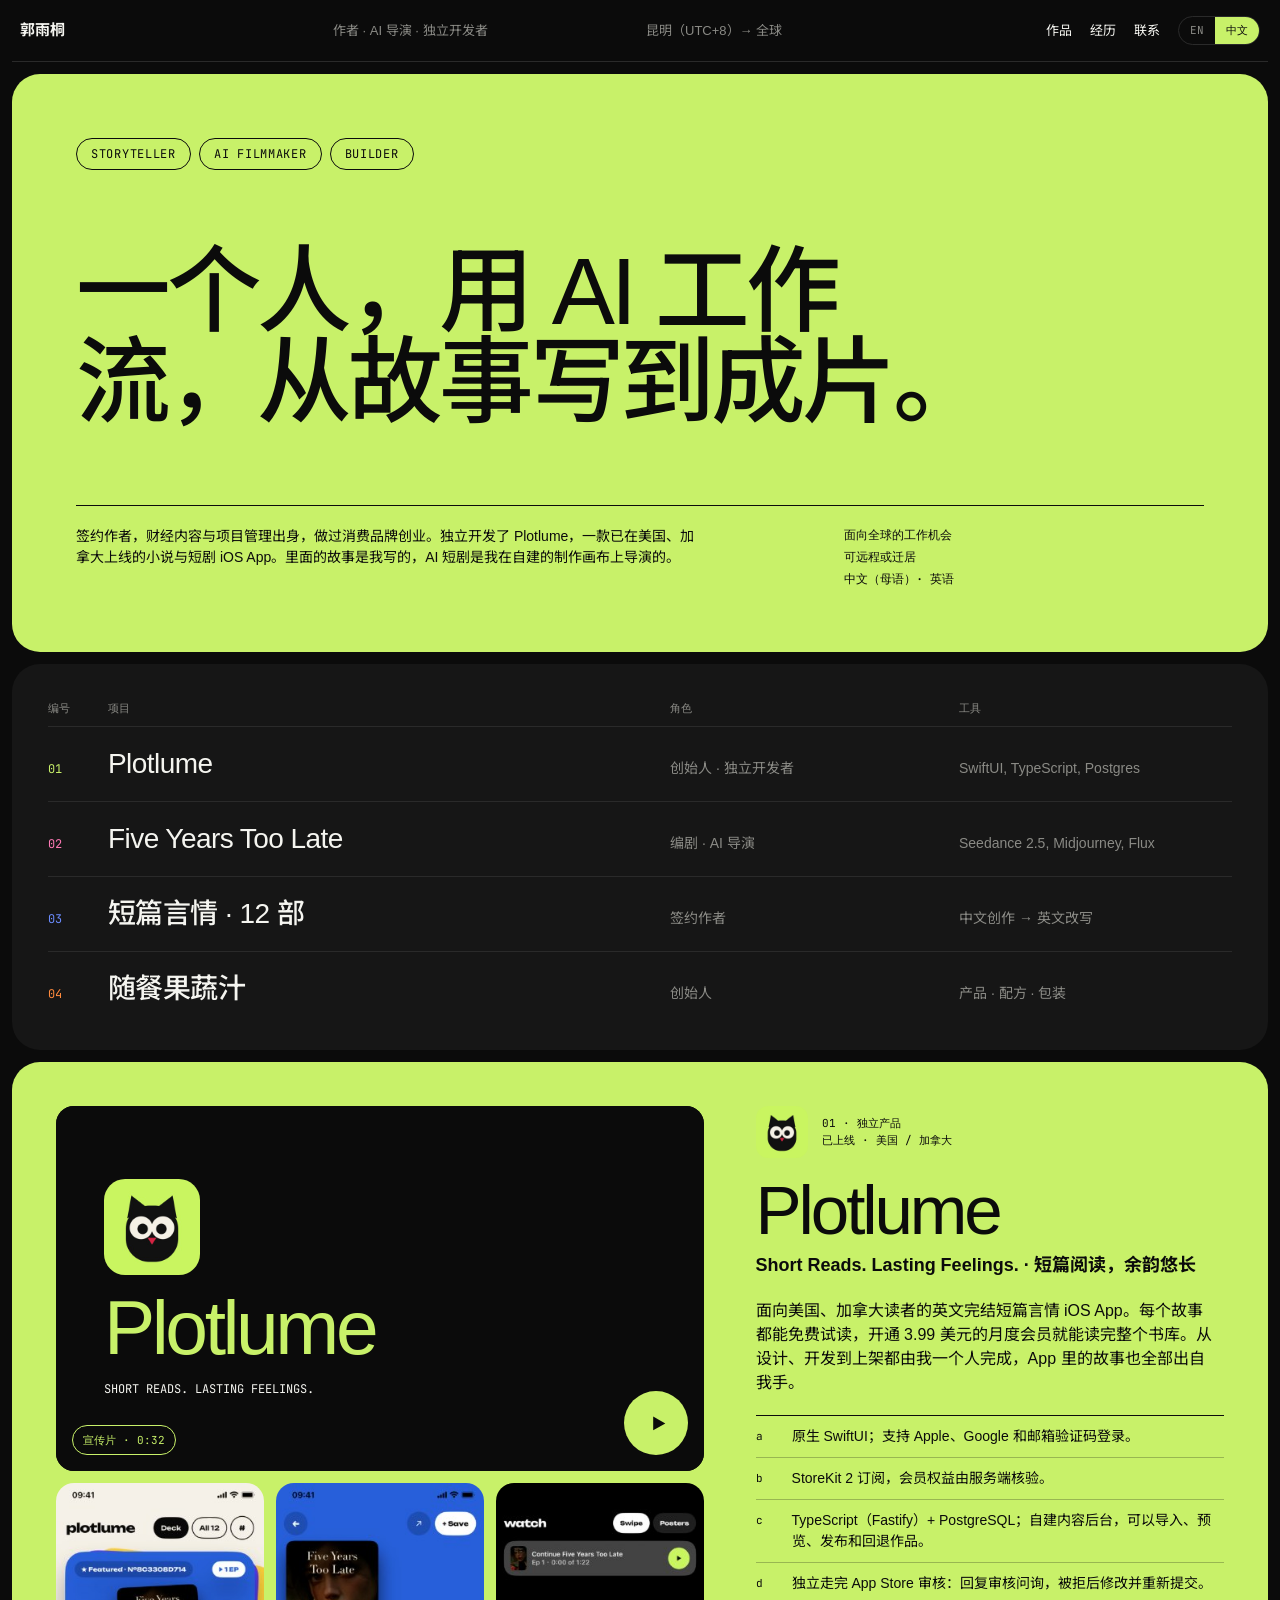
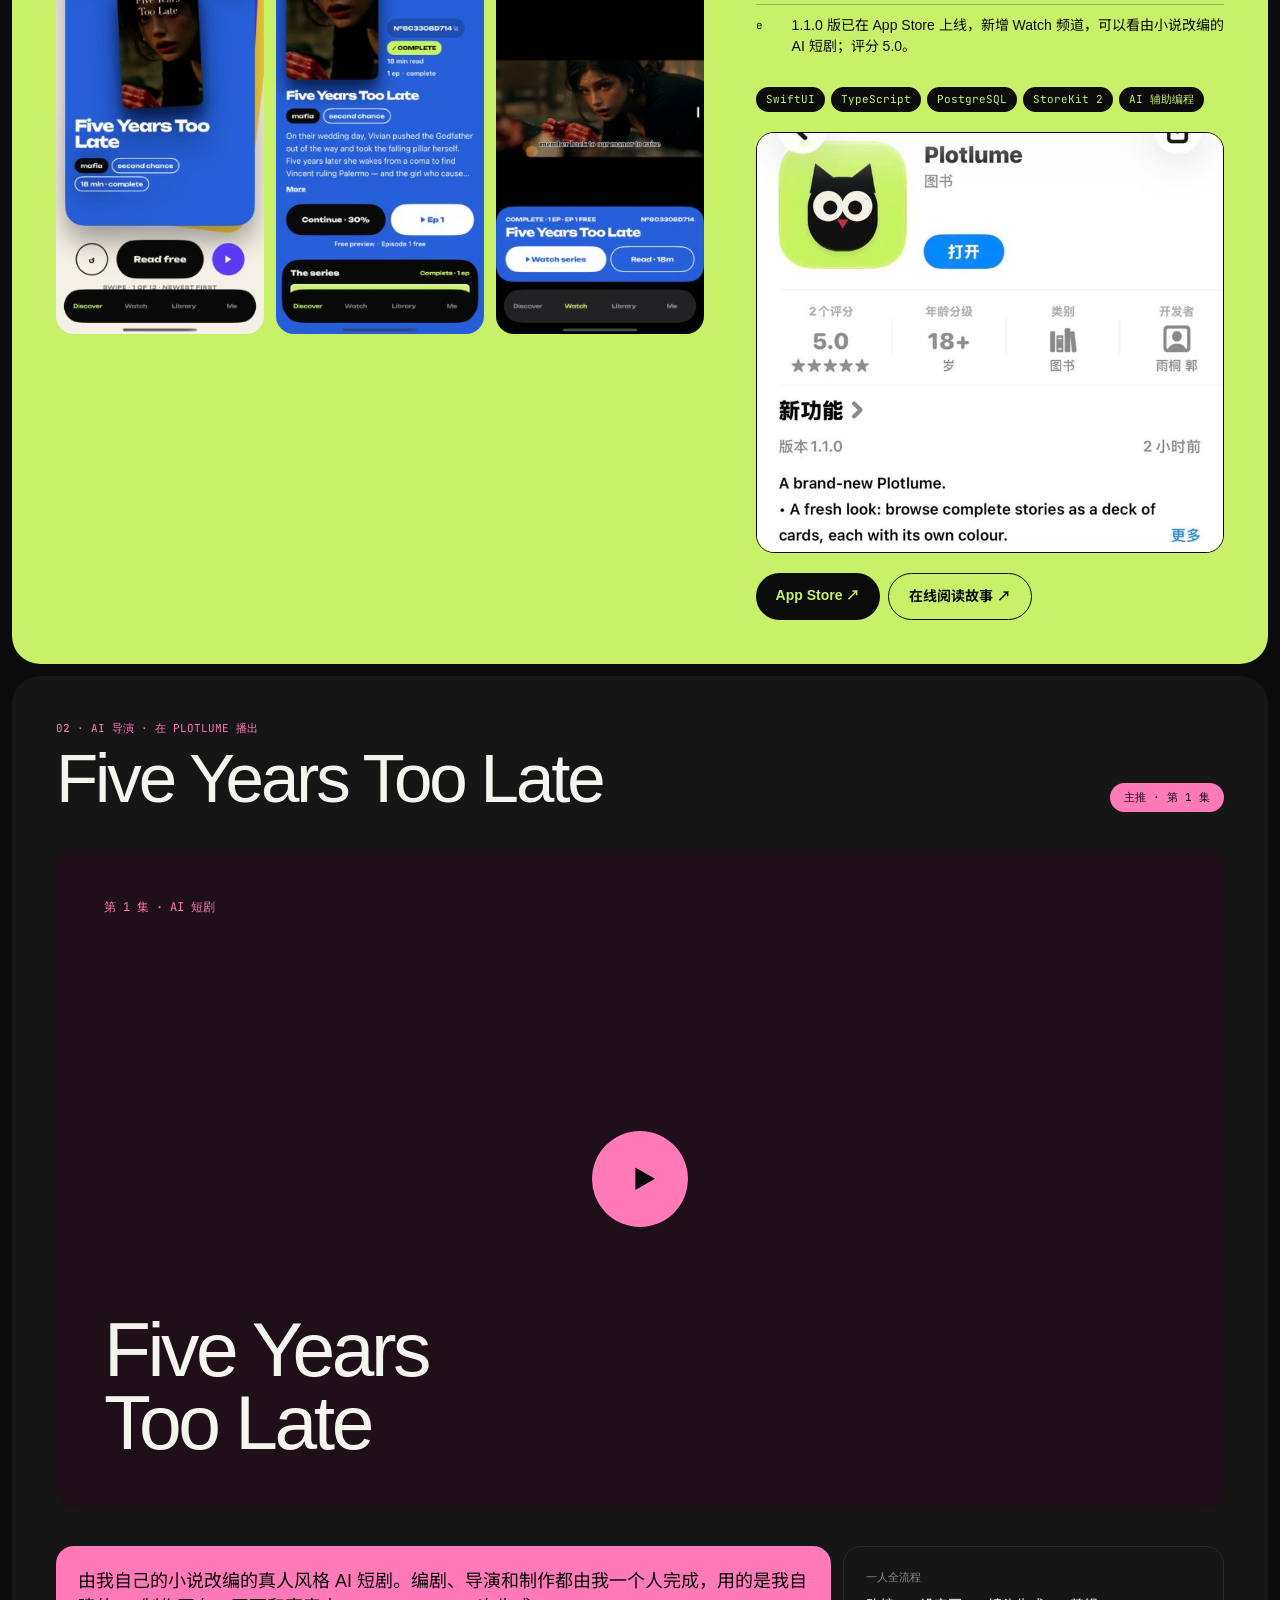
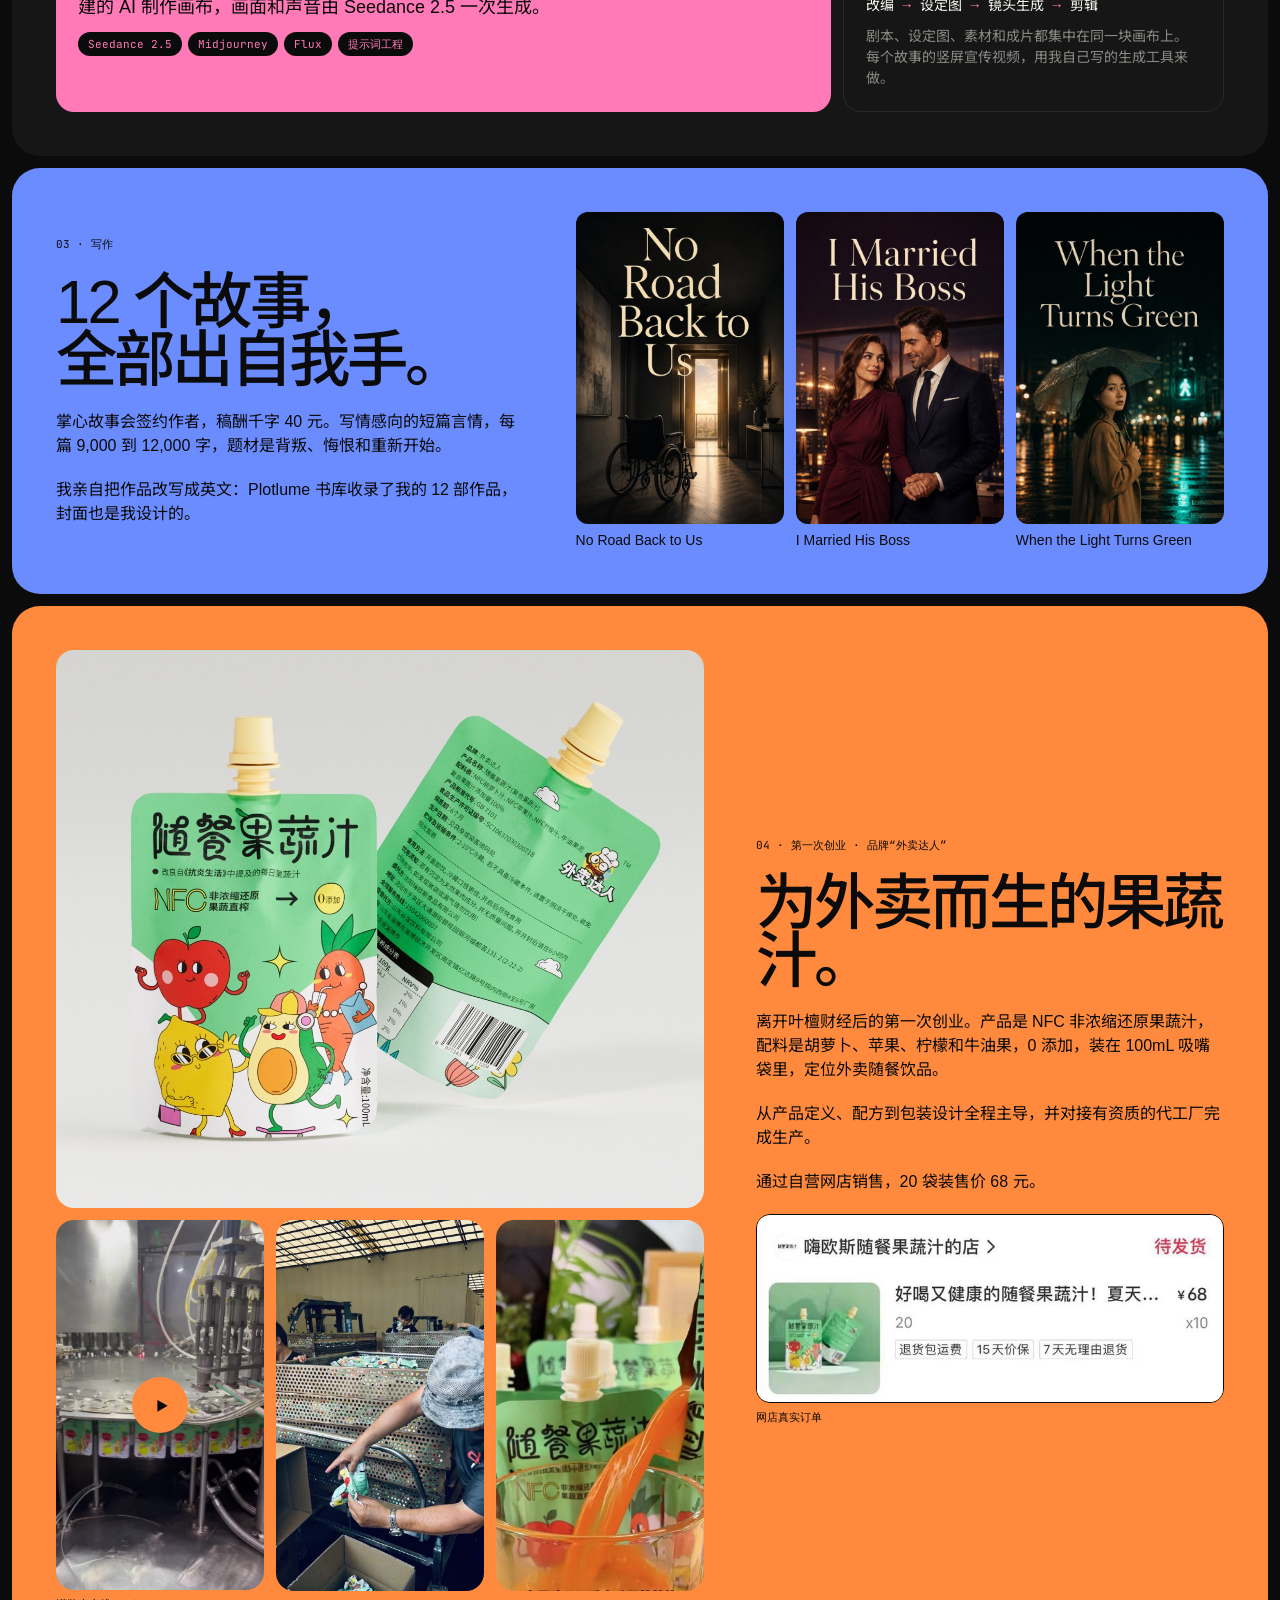
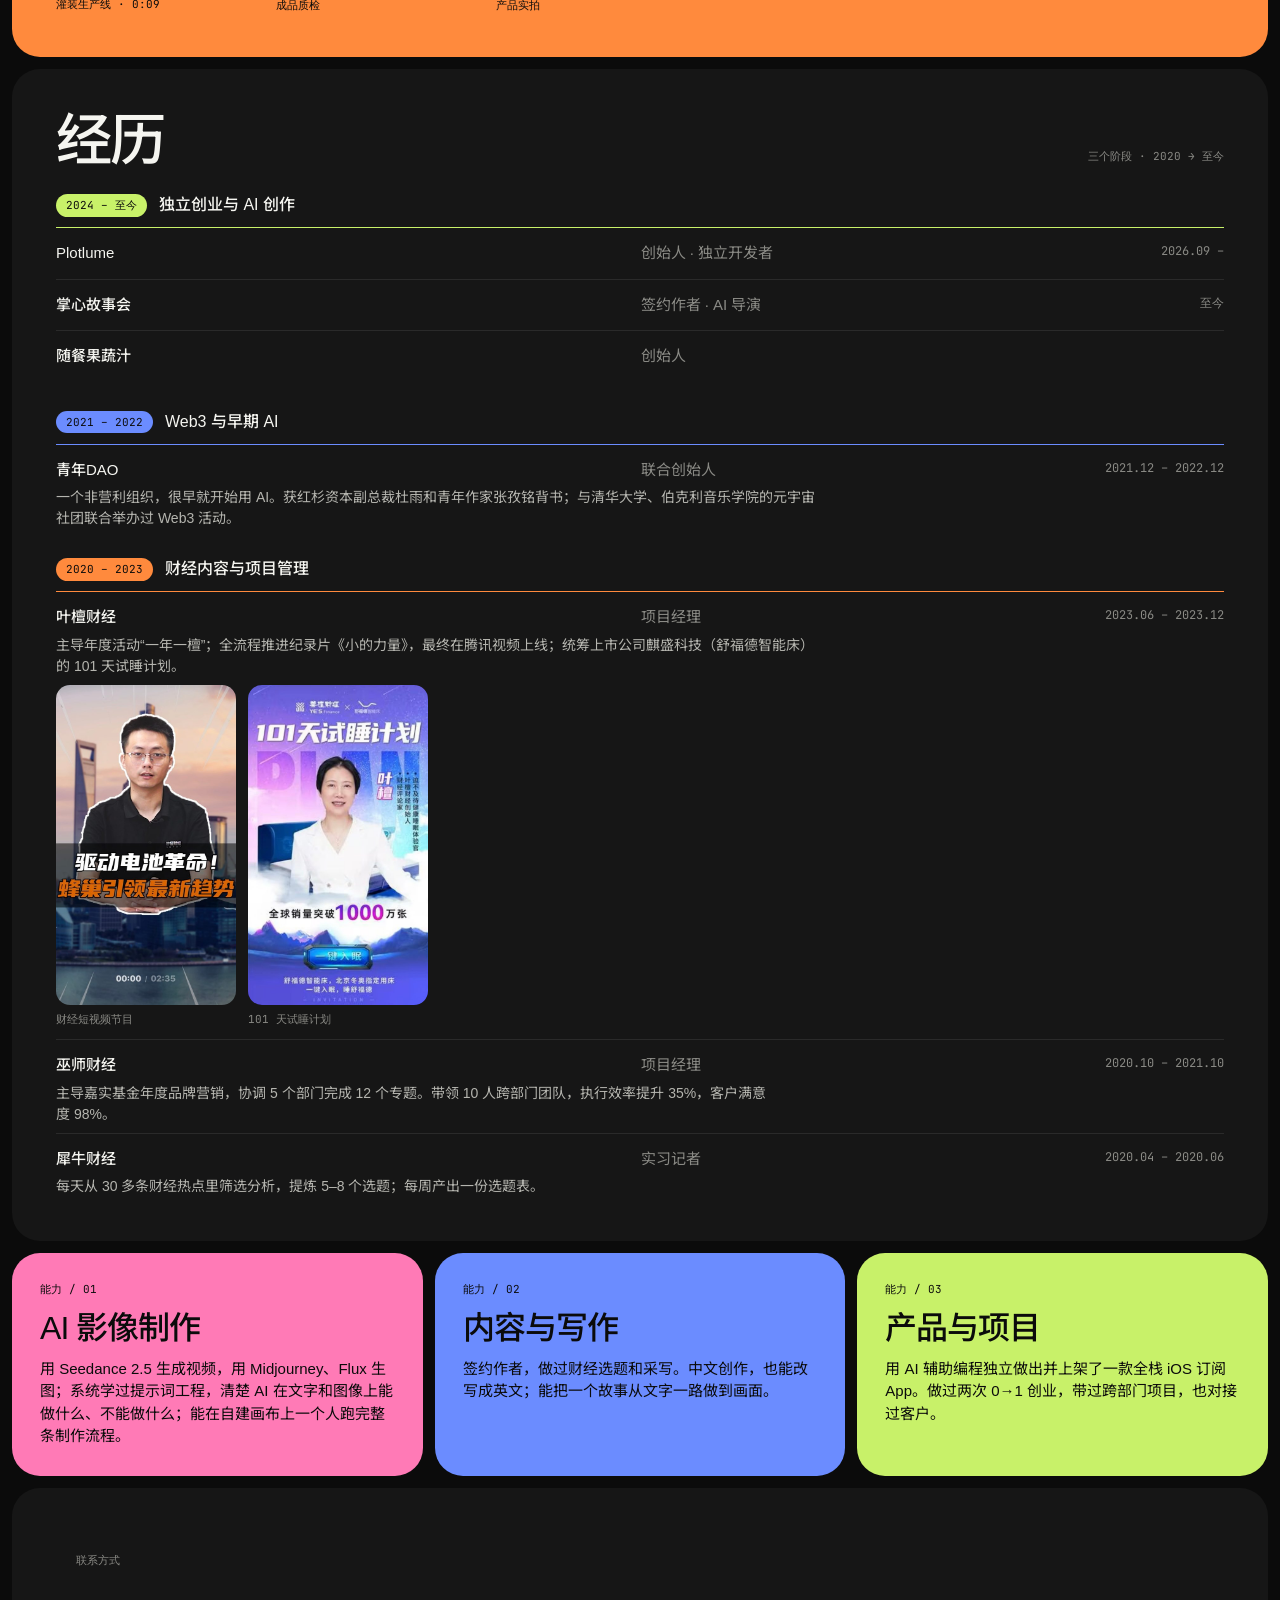
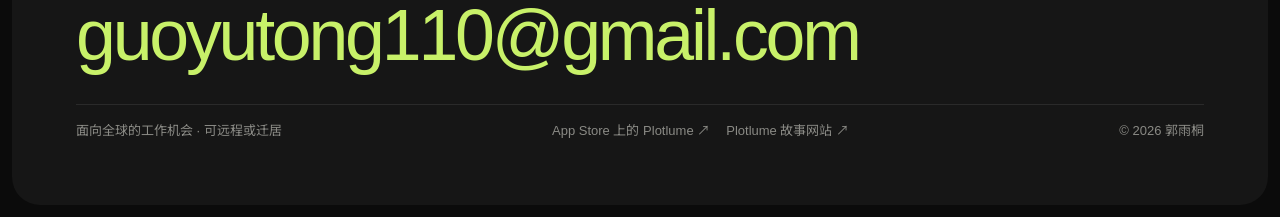
==== commit 0ef37a00: "Add the Plotlume promo video A 32-second 1920x1080 promo in the app's Mood Deck style: hook, brand, " ====
--- a/zh/index.html
+++ b/zh/index.html
@@ -6,7 +6,7 @@
 <title>郭雨桐 — 作者 · AI 导演 · 独立开发者</title>
 <meta name="description" content="郭雨桐的作品集：签约作者、AI 导演，独立开发了已在美国、加拿大上线的小说与短剧 iOS App Plotlume。">
 <link rel="icon" href="../assets/img/plotlume-icon.jpg">
-<link rel="alternate" hreflang="en" href="../">
+<link rel="alternate" hreflang="en" href="../index.html">
 <link href="https://fonts.googleapis.com/css2?family=Noto+Sans+SC:wght@400;500;700;900&family=JetBrains+Mono:wght@400;500&display=swap" rel="stylesheet">
 <link rel="stylesheet" href="../assets/site.css">
 </head>
@@ -14,14 +14,14 @@
 <div id="top" style="background:#0B0B0B;color:#F5F5F0;font-family:'Helvetica Neue',Helvetica,'Noto Sans SC',Arial,sans-serif;font-size:16px;line-height:1.5;min-height:100vh;padding:0 12px 12px">
 <div style="max-width:1280px;margin:0 auto;display:flex;flex-direction:column;gap:12px">
 
-  <header style="position:sticky;top:0;z-index:20;background:#0B0B0B;display:grid;grid-template-columns:repeat(auto-fit,minmax(170px,1fr));gap:12px;align-items:center;padding:16px 8px;border-bottom:1px solid #2A2A2A;font-size:13px">
+  <header style="position:sticky;top:env(safe-area-inset-top,0px);z-index:20;background:#0B0B0B;display:grid;grid-template-columns:repeat(auto-fit,minmax(170px,1fr));gap:12px;align-items:center;padding:16px 8px;border-bottom:1px solid #2A2A2A;font-size:13px">
     <a href="#top" style="font-weight:700;font-size:15px;letter-spacing:-0.01em">郭雨桐</a>
     <span style="color:#8A8A85">作者 · AI 导演 · 独立开发者</span>
     <span style="color:#8A8A85">昆明（UTC+8）→ 全球</span>
     <nav aria-label="页面导航" style="display:flex;gap:18px;justify-content:flex-end;align-items:center;flex-wrap:wrap">
       <a href="#work">作品</a><a href="#experience">经历</a><a href="#contact">联系</a>
       <div style="display:flex;border-radius:999px;overflow:hidden;border:1px solid #2A2A2A;font-family:'JetBrains Mono',monospace;font-size:11px">
-        <a href="../" lang="en" style="padding:5px 11px;color:#8A8A85">EN</a>
+        <a href="../index.html" lang="en" style="padding:5px 11px;color:#8A8A85">EN</a>
         <span style="padding:5px 11px;background:#C8F169;color:#0B0B0B" aria-current="true">中文</span>
       </div>
     </nav>
@@ -64,14 +64,14 @@
 
   <section id="p01" aria-labelledby="h-p01" style="background:#C8F169;color:#0B0B0B;border-radius:28px;padding:clamp(20px,3.5vw,44px);display:flex;flex-wrap:wrap;gap:clamp(24px,4vw,56px)">
     <div style="flex:1 1 540px;min-width:0;display:flex;flex-direction:column;gap:12px">
-      <div class="player" data-video="" data-pending="宣传片即将上线 · 点击关闭">
+      <div class="player" data-video="../assets/video/plotlume-promo.mp4">
         <div style="position:absolute;inset:0;background:#0B0B0B;color:#C8F169;display:flex;flex-direction:column;justify-content:center;gap:16px;padding:clamp(20px,4vw,48px)">
           <img src="../assets/img/plotlume-icon.jpg" alt="" style="width:clamp(56px,8vw,96px);height:auto;border-radius:22%">
           <span style="font-weight:500;font-size:clamp(36px,6vw,84px);line-height:0.95;letter-spacing:-0.045em">Plotlume</span>
           <span style="font-family:'JetBrains Mono',monospace;font-size:12px;color:#F5F5F0">SHORT READS. LASTING FEELINGS.</span>
         </div>
         <div style="position:absolute;inset:auto 0 0 0;padding:16px;display:flex;justify-content:space-between;align-items:flex-end;pointer-events:none">
-          <span style="padding:6px 10px;background:#0B0B0B;color:#C8F169;border-radius:999px;font-family:'JetBrains Mono',monospace;font-size:11px;border:1px solid #C8F169">宣传片</span>
+          <span style="padding:6px 10px;background:#0B0B0B;color:#C8F169;border-radius:999px;font-family:'JetBrains Mono',monospace;font-size:11px;border:1px solid #C8F169">宣传片 · 0:32</span>
           <button type="button" class="play" aria-label="播放 Plotlume 宣传片" style="width:64px;height:64px;background:#C8F169;color:#0B0B0B"><svg viewBox="0 0 24 24" aria-hidden="true"><path d="M6 4l14 8-14 8z" fill="currentColor"/></svg></button>
         </div>
       </div>
--- a/assets/site.css
+++ b/assets/site.css
@@ -1,3 +1,4 @@
+:root{color-scheme:dark}
 html,body{margin:0;background:#0B0B0B}
 *{box-sizing:border-box}
 a{color:inherit;text-decoration:none}
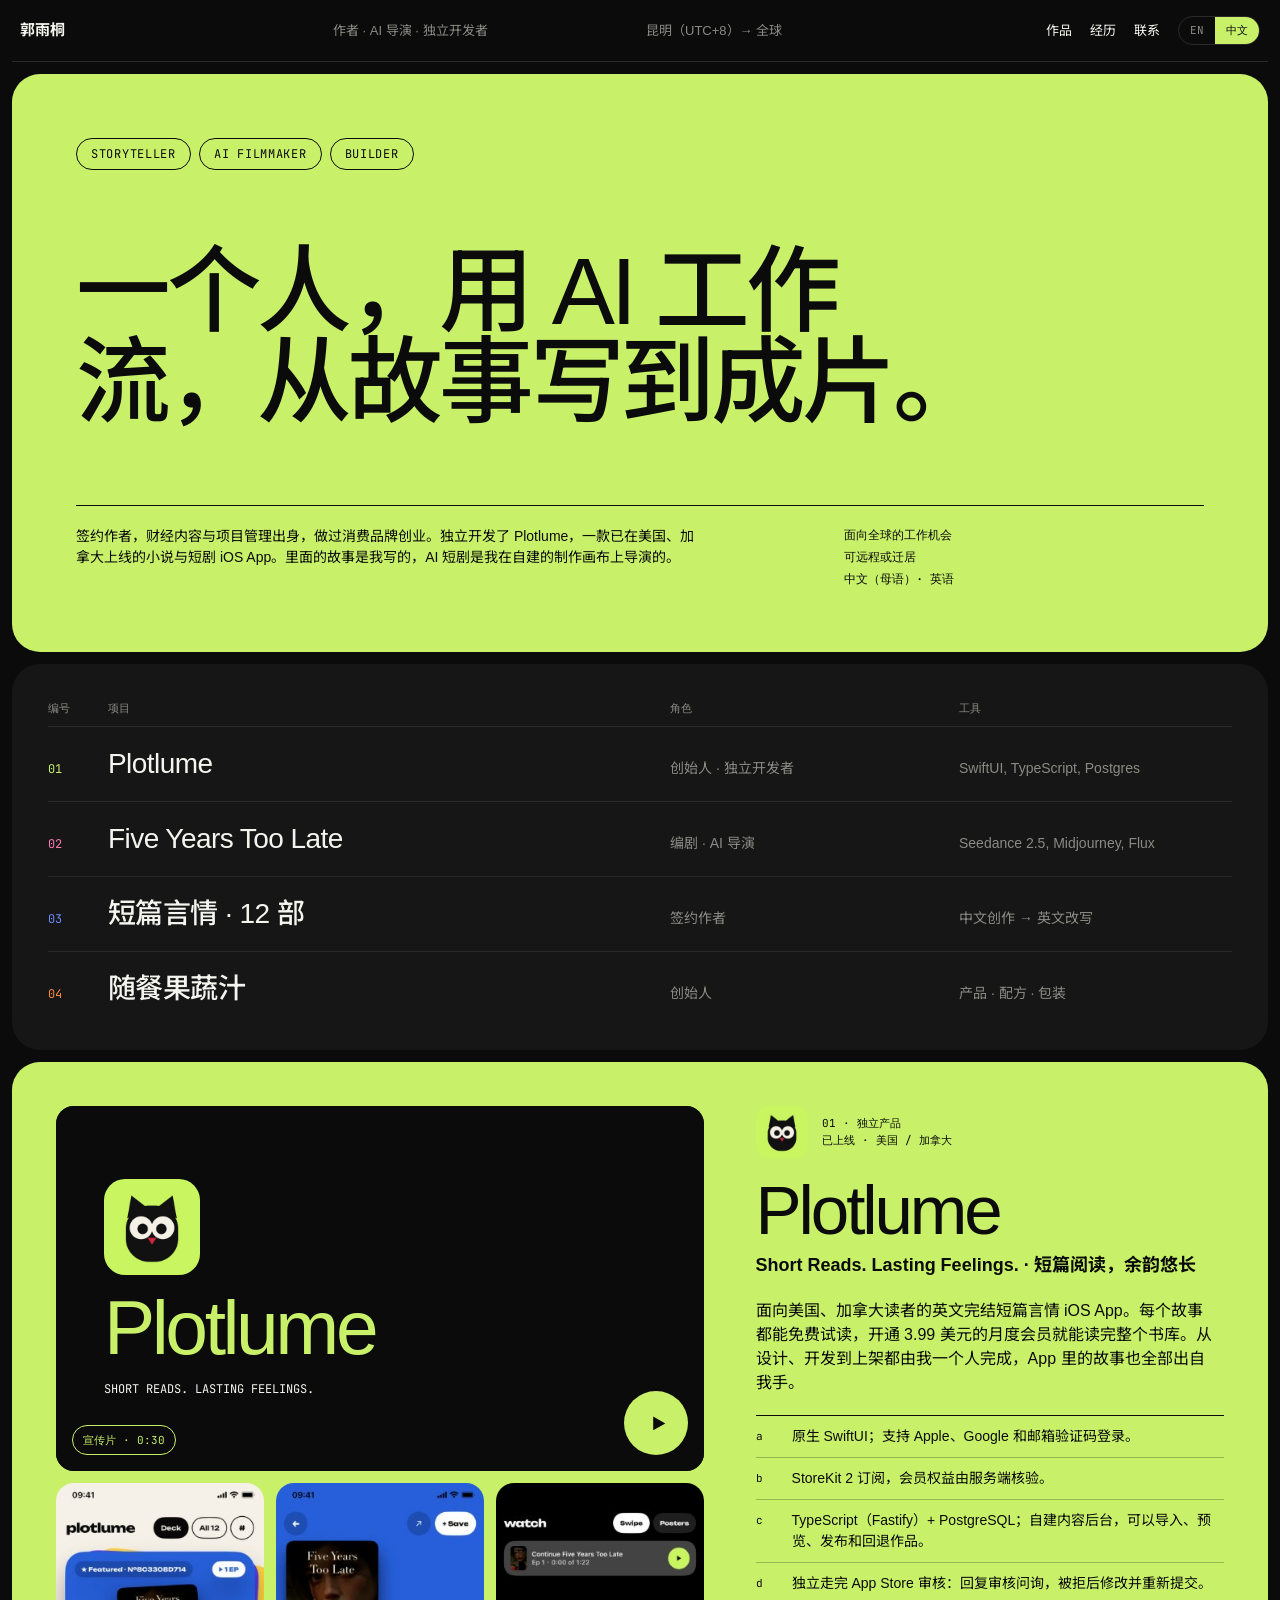
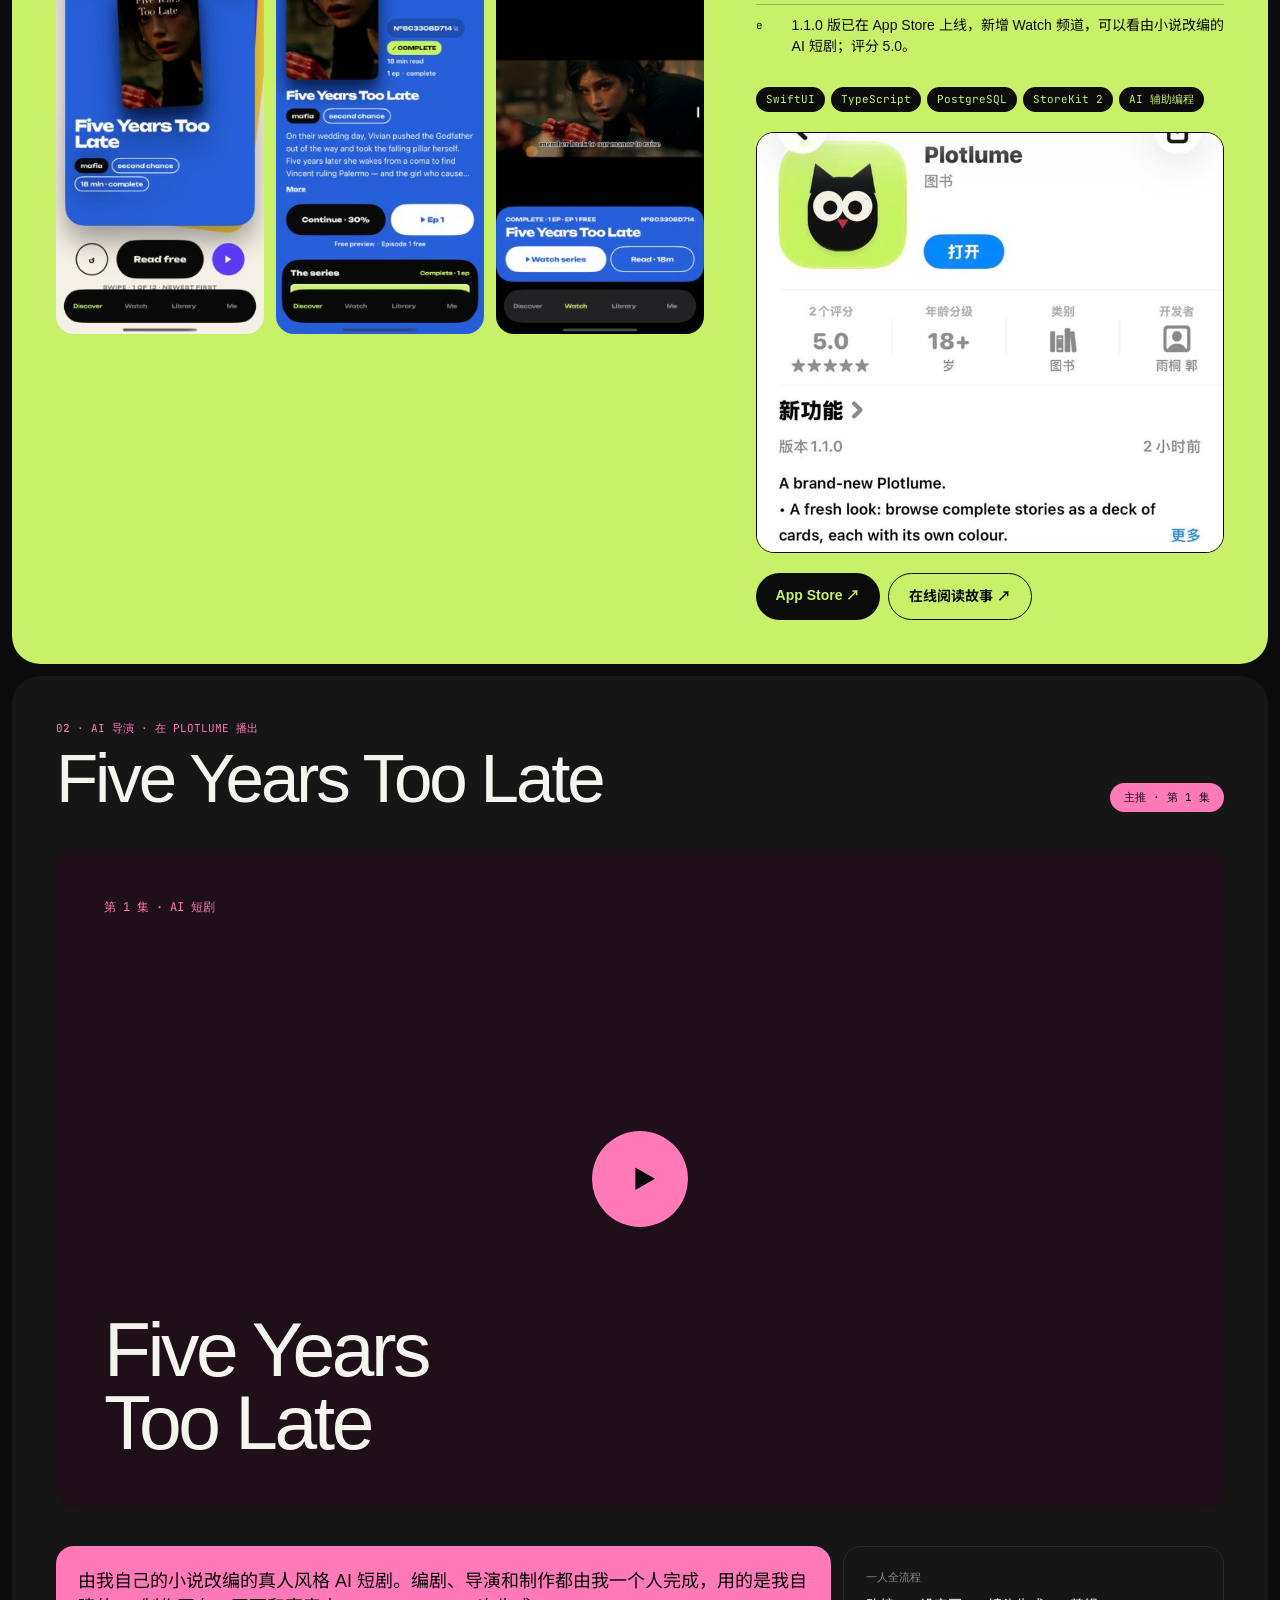
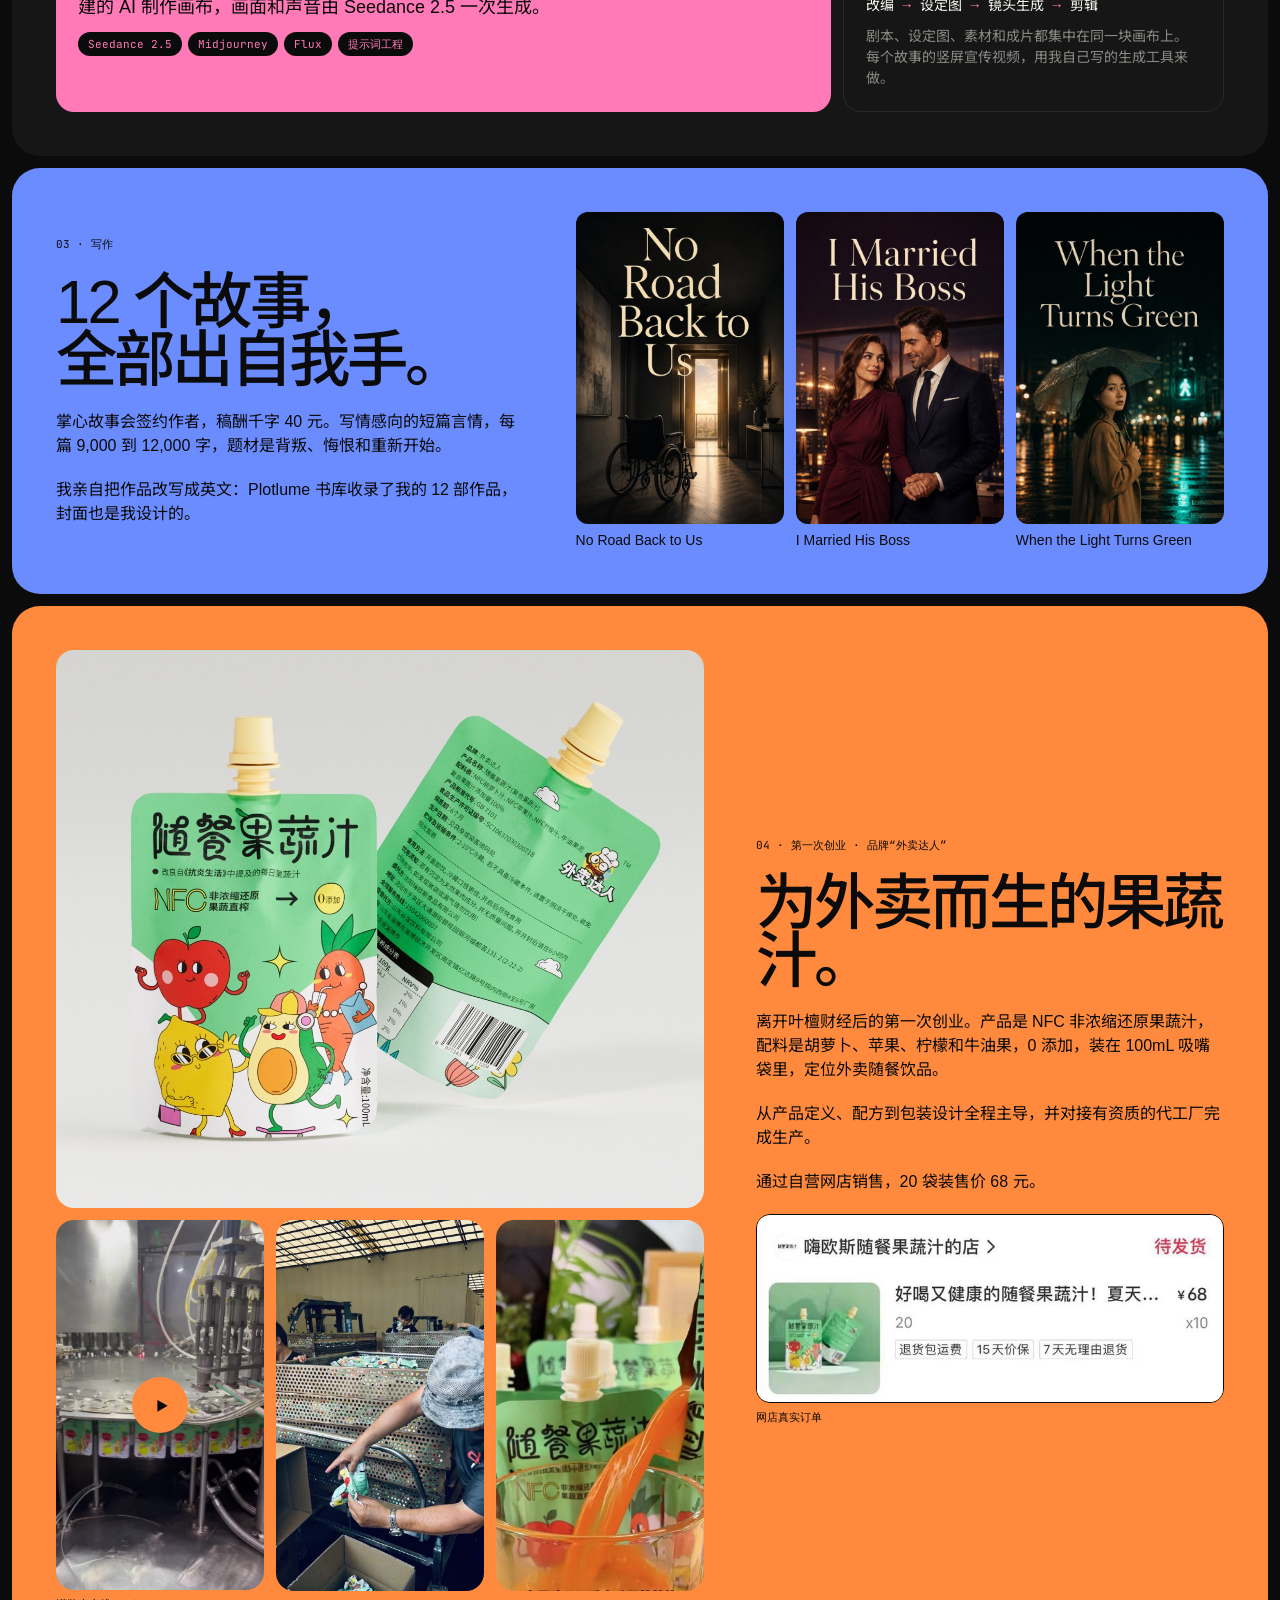
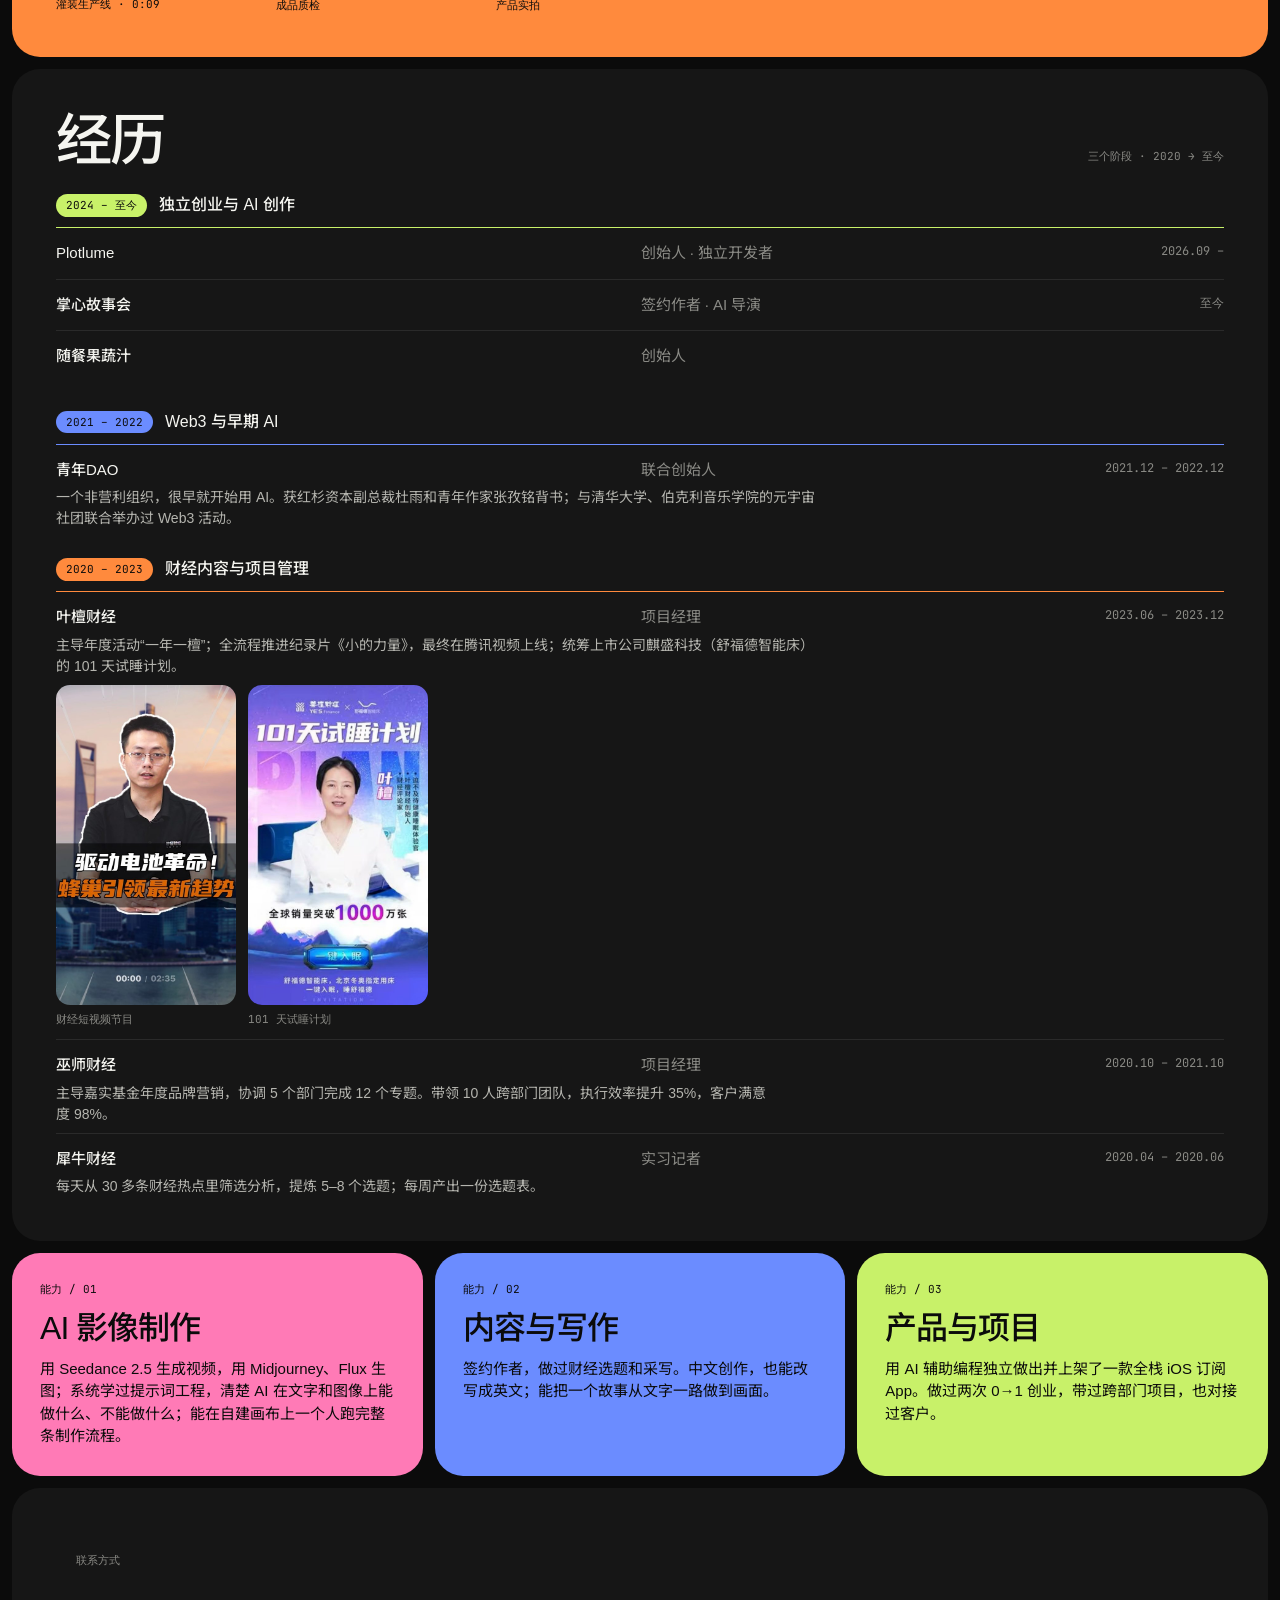
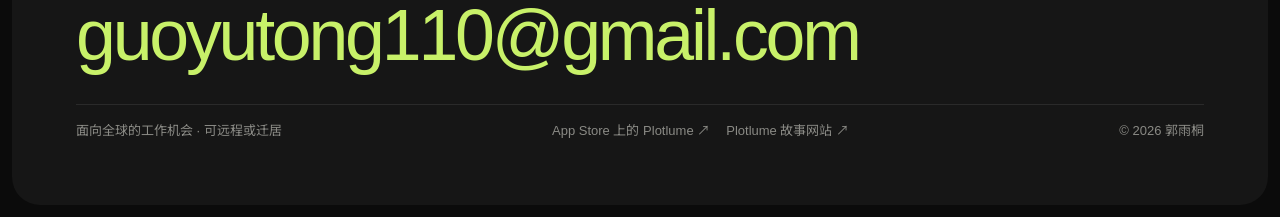
==== commit b44edf3f: "Recut the Plotlume promo to a 120 BPM soundtrack Beat-synced cuts, motion blur, a 3D phone, colour f" ====
--- a/zh/index.html
+++ b/zh/index.html
@@ -71,7 +71,7 @@
           <span style="font-family:'JetBrains Mono',monospace;font-size:12px;color:#F5F5F0">SHORT READS. LASTING FEELINGS.</span>
         </div>
         <div style="position:absolute;inset:auto 0 0 0;padding:16px;display:flex;justify-content:space-between;align-items:flex-end;pointer-events:none">
-          <span style="padding:6px 10px;background:#0B0B0B;color:#C8F169;border-radius:999px;font-family:'JetBrains Mono',monospace;font-size:11px;border:1px solid #C8F169">宣传片 · 0:32</span>
+          <span style="padding:6px 10px;background:#0B0B0B;color:#C8F169;border-radius:999px;font-family:'JetBrains Mono',monospace;font-size:11px;border:1px solid #C8F169">宣传片 · 0:30</span>
           <button type="button" class="play" aria-label="播放 Plotlume 宣传片" style="width:64px;height:64px;background:#C8F169;color:#0B0B0B"><svg viewBox="0 0 24 24" aria-hidden="true"><path d="M6 4l14 8-14 8z" fill="currentColor"/></svg></button>
         </div>
       </div>
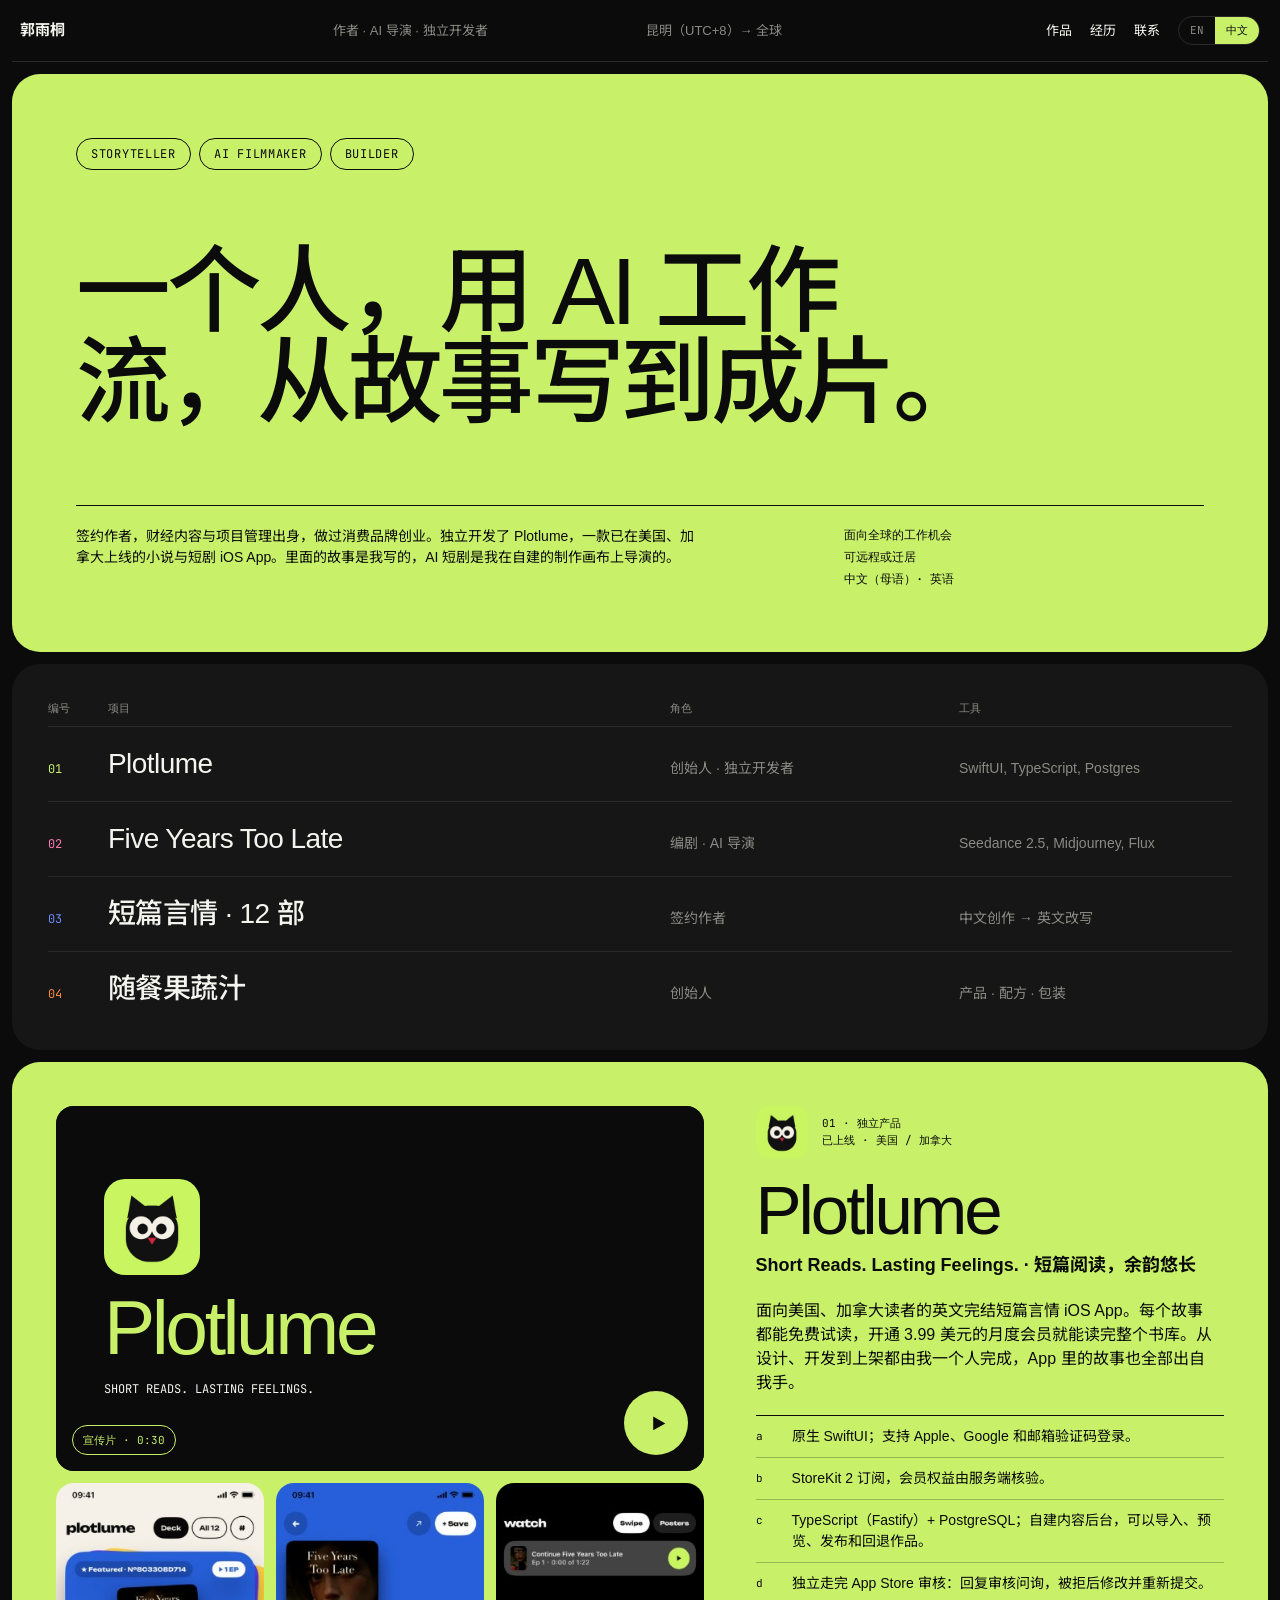
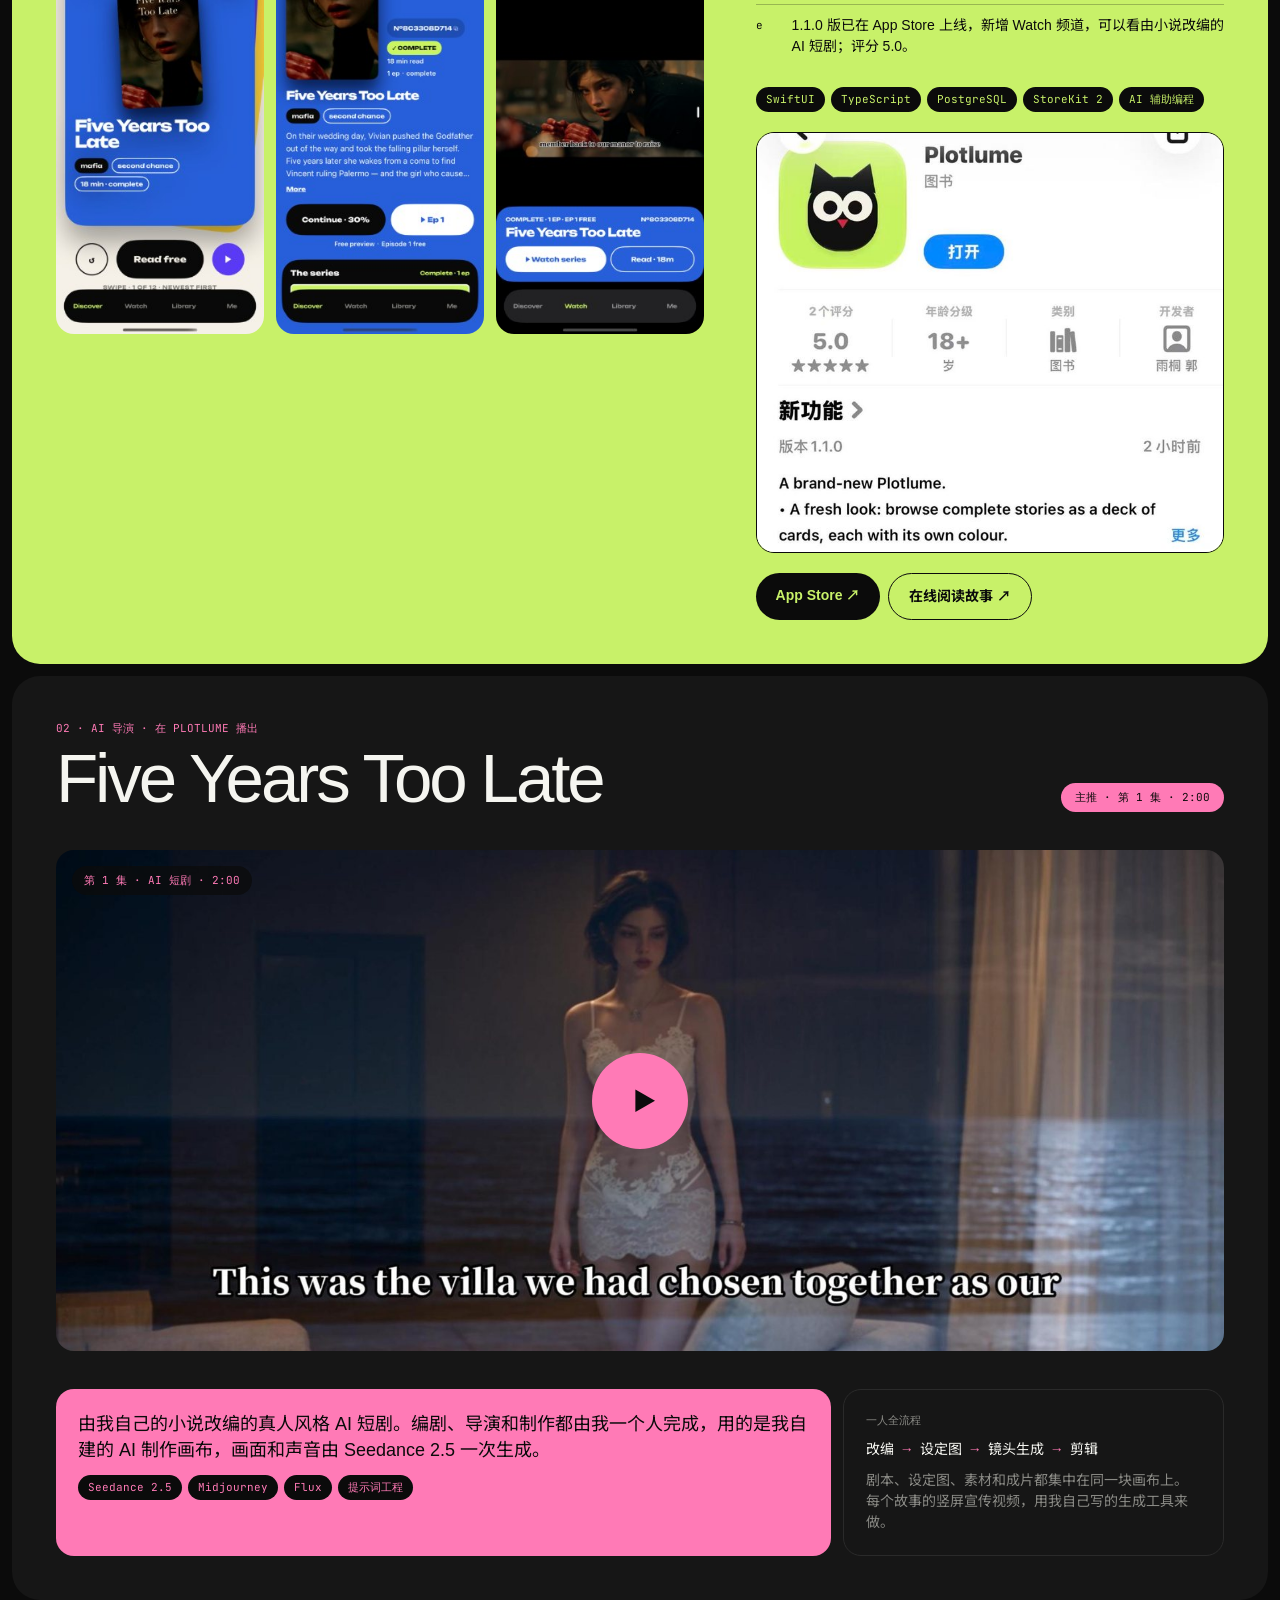
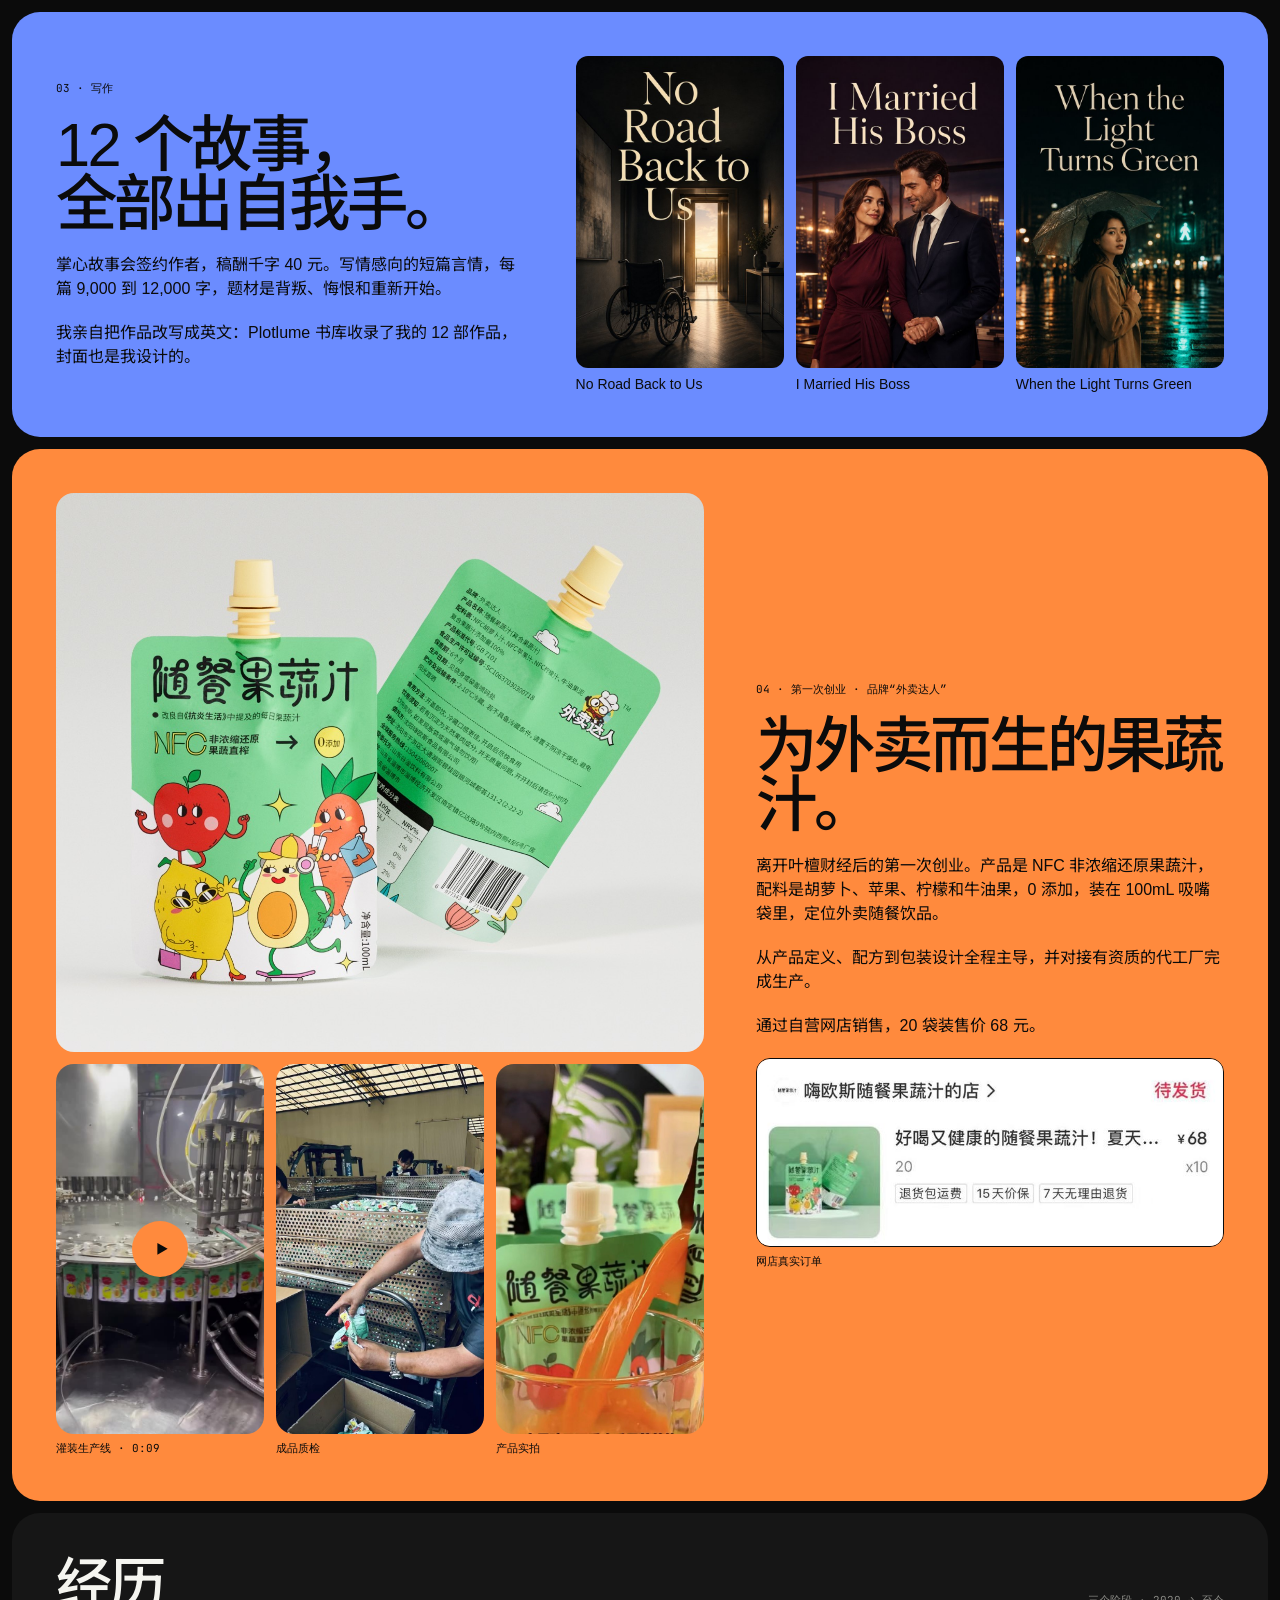
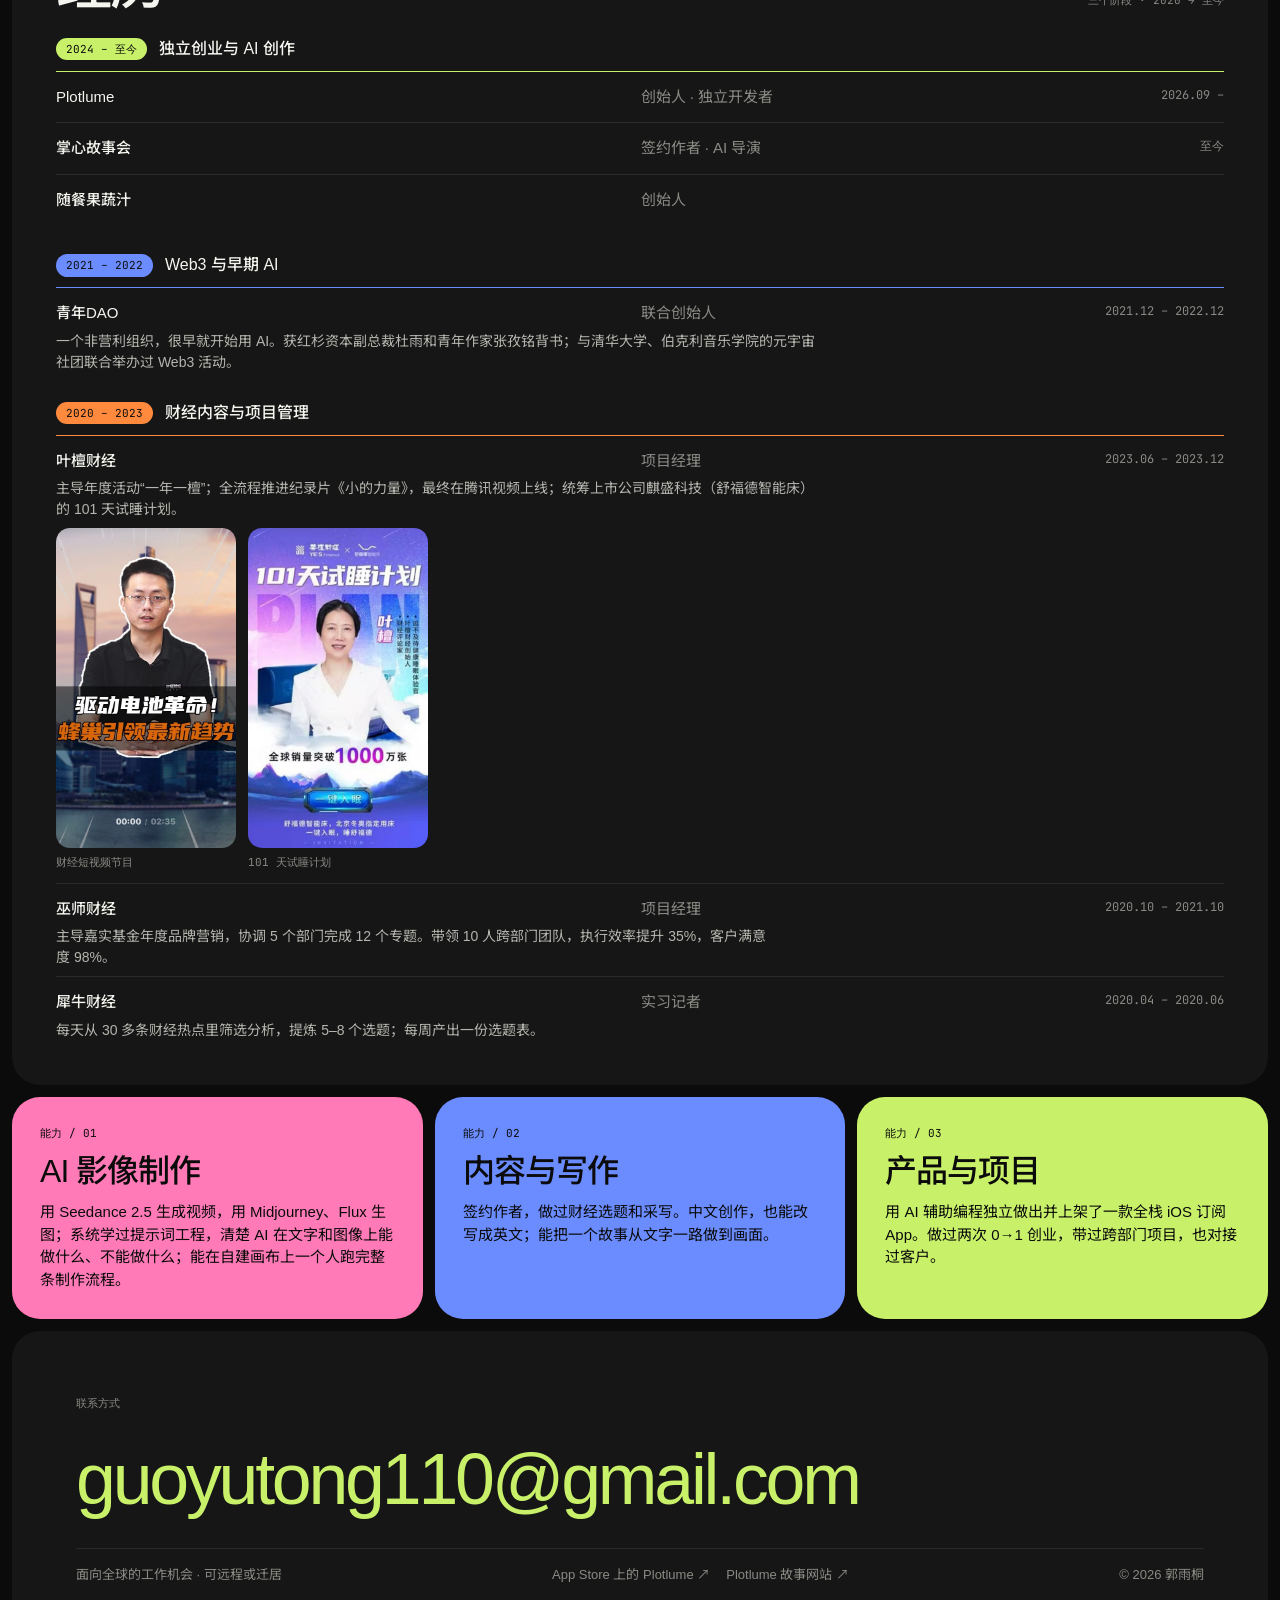
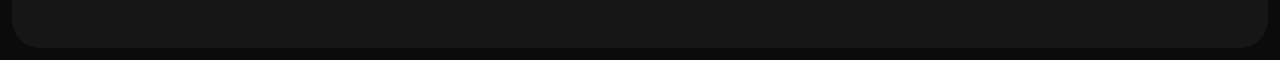
==== commit a3215762: "Add Five Years Too Late episode 1 H.264 1920x822 re-encode of the 2520x1080 HEVC master so every bro" ====
--- a/zh/index.html
+++ b/zh/index.html
@@ -117,13 +117,11 @@
         <div style="font-family:'JetBrains Mono',monospace;font-size:11px;color:#FF7AB6">02 · AI 导演 · 在 PLOTLUME 播出</div>
         <h2 id="h-p02" style="margin:10px 0 0;font-weight:500;font-size:clamp(44px,5.4vw,76px);line-height:0.95;letter-spacing:-0.045em">Five Years Too Late</h2>
       </div>
-      <span style="padding:6px 14px;background:#FF7AB6;color:#0B0B0B;border-radius:999px;font-family:'JetBrains Mono',monospace;font-size:11px">主推 · 第 1 集</span>
-    </div>
-    <div class="player" data-video="" data-pending="第 1 集视频即将上线 · 点击关闭">
-      <div style="position:absolute;inset:0;background:#1E0F18;display:flex;flex-direction:column;justify-content:space-between;padding:clamp(20px,4vw,48px)">
-        <span style="font-family:'JetBrains Mono',monospace;font-size:12px;color:#FF7AB6">第 1 集 · AI 短剧</span>
-        <span style="font-weight:500;font-size:clamp(32px,6vw,84px);line-height:0.95;letter-spacing:-0.045em;color:#F5F5F0;max-width:70%">Five Years<br>Too Late</span>
-      </div>
+      <span style="padding:6px 14px;background:#FF7AB6;color:#0B0B0B;border-radius:999px;font-family:'JetBrains Mono',monospace;font-size:11px">主推 · 第 1 集 · 2:00</span>
+    </div>
+    <div class="player" data-video="../assets/video/fytl-ep1.mp4" style="aspect-ratio:21/9">
+      <img src="../assets/img/fytl-ep1-poster.jpg" alt="Five Years Too Late 第 1 集剧照">
+      <span style="position:absolute;left:16px;top:16px;padding:6px 12px;background:rgba(11,11,11,0.75);color:#FF7AB6;border-radius:999px;font-family:'JetBrains Mono',monospace;font-size:11px">第 1 集 · AI 短剧 · 2:00</span>
       <div style="position:absolute;inset:0;display:flex;align-items:center;justify-content:center;pointer-events:none">
         <button type="button" class="play" aria-label="播放 Five Years Too Late 第 1 集" style="width:96px;height:96px;background:#FF7AB6"><svg viewBox="0 0 24 24" aria-hidden="true"><path d="M6 4l14 8-14 8z" fill="currentColor"/></svg></button>
       </div>
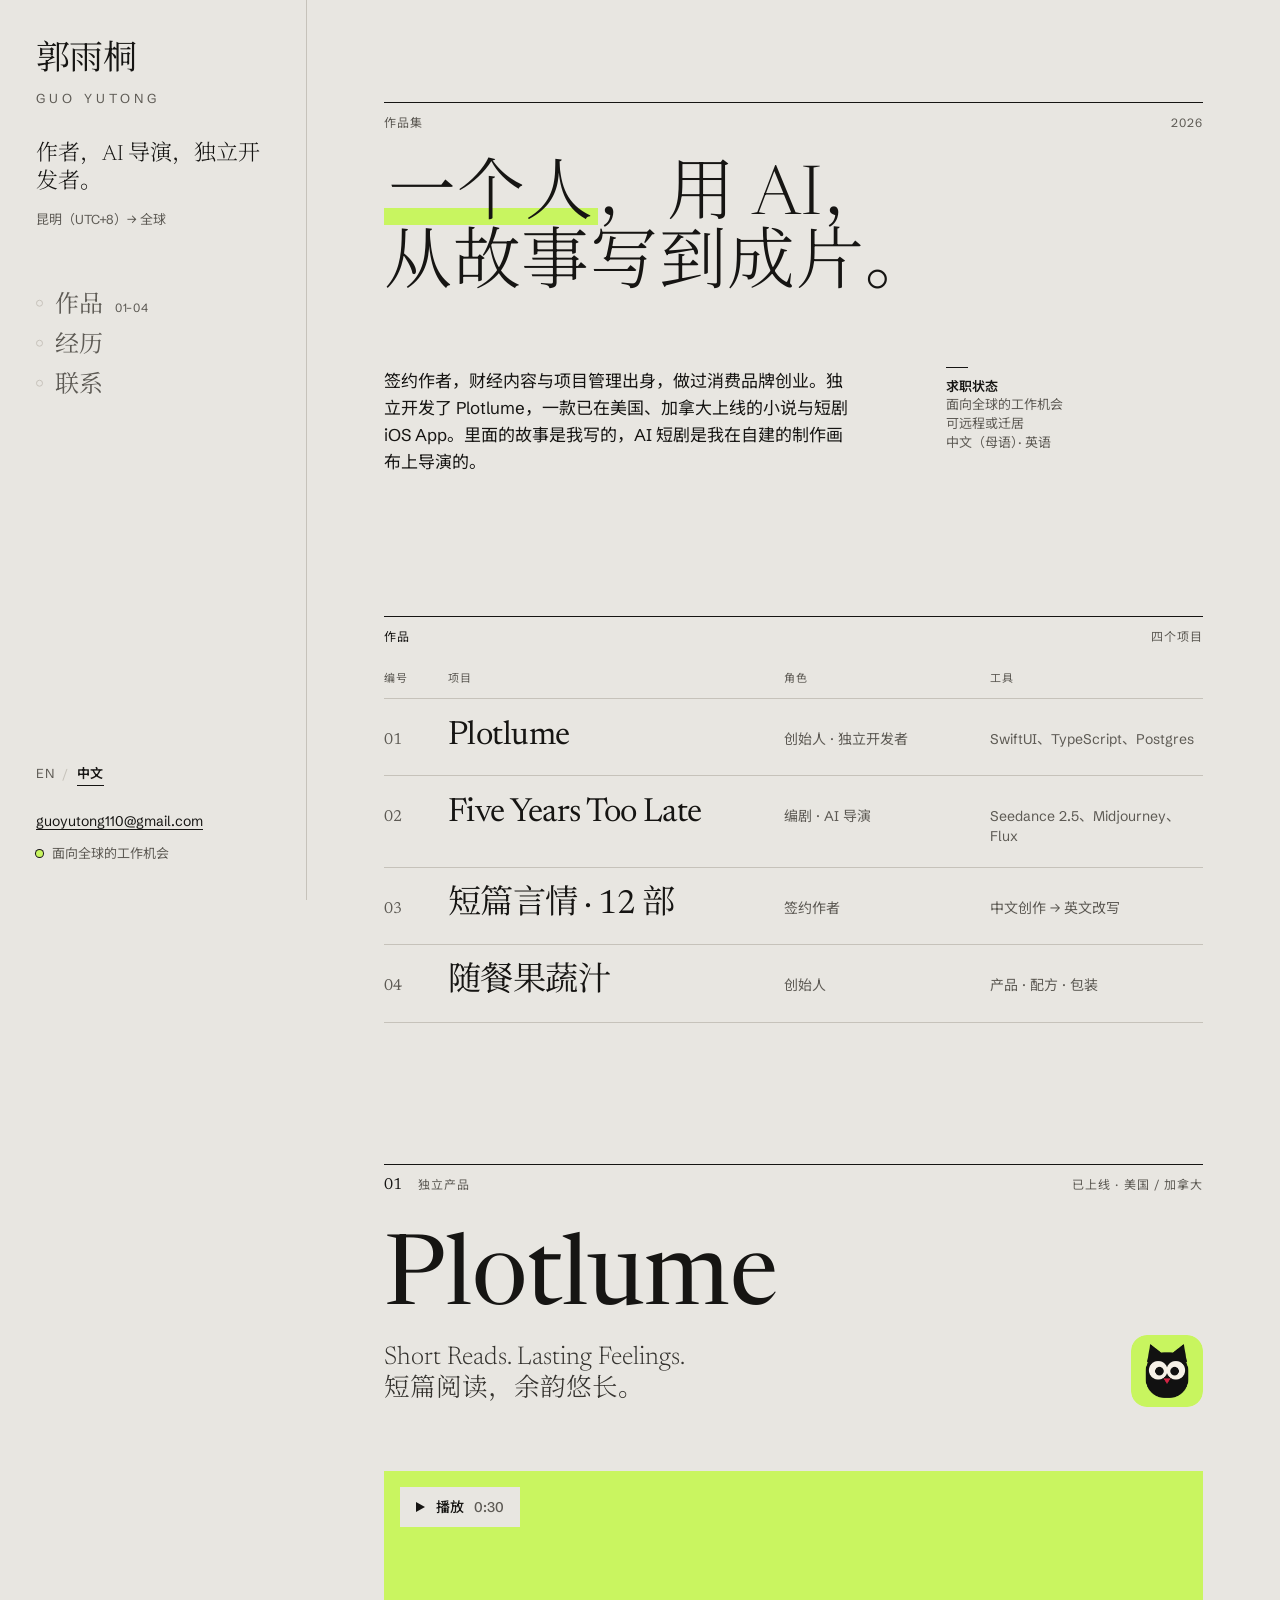
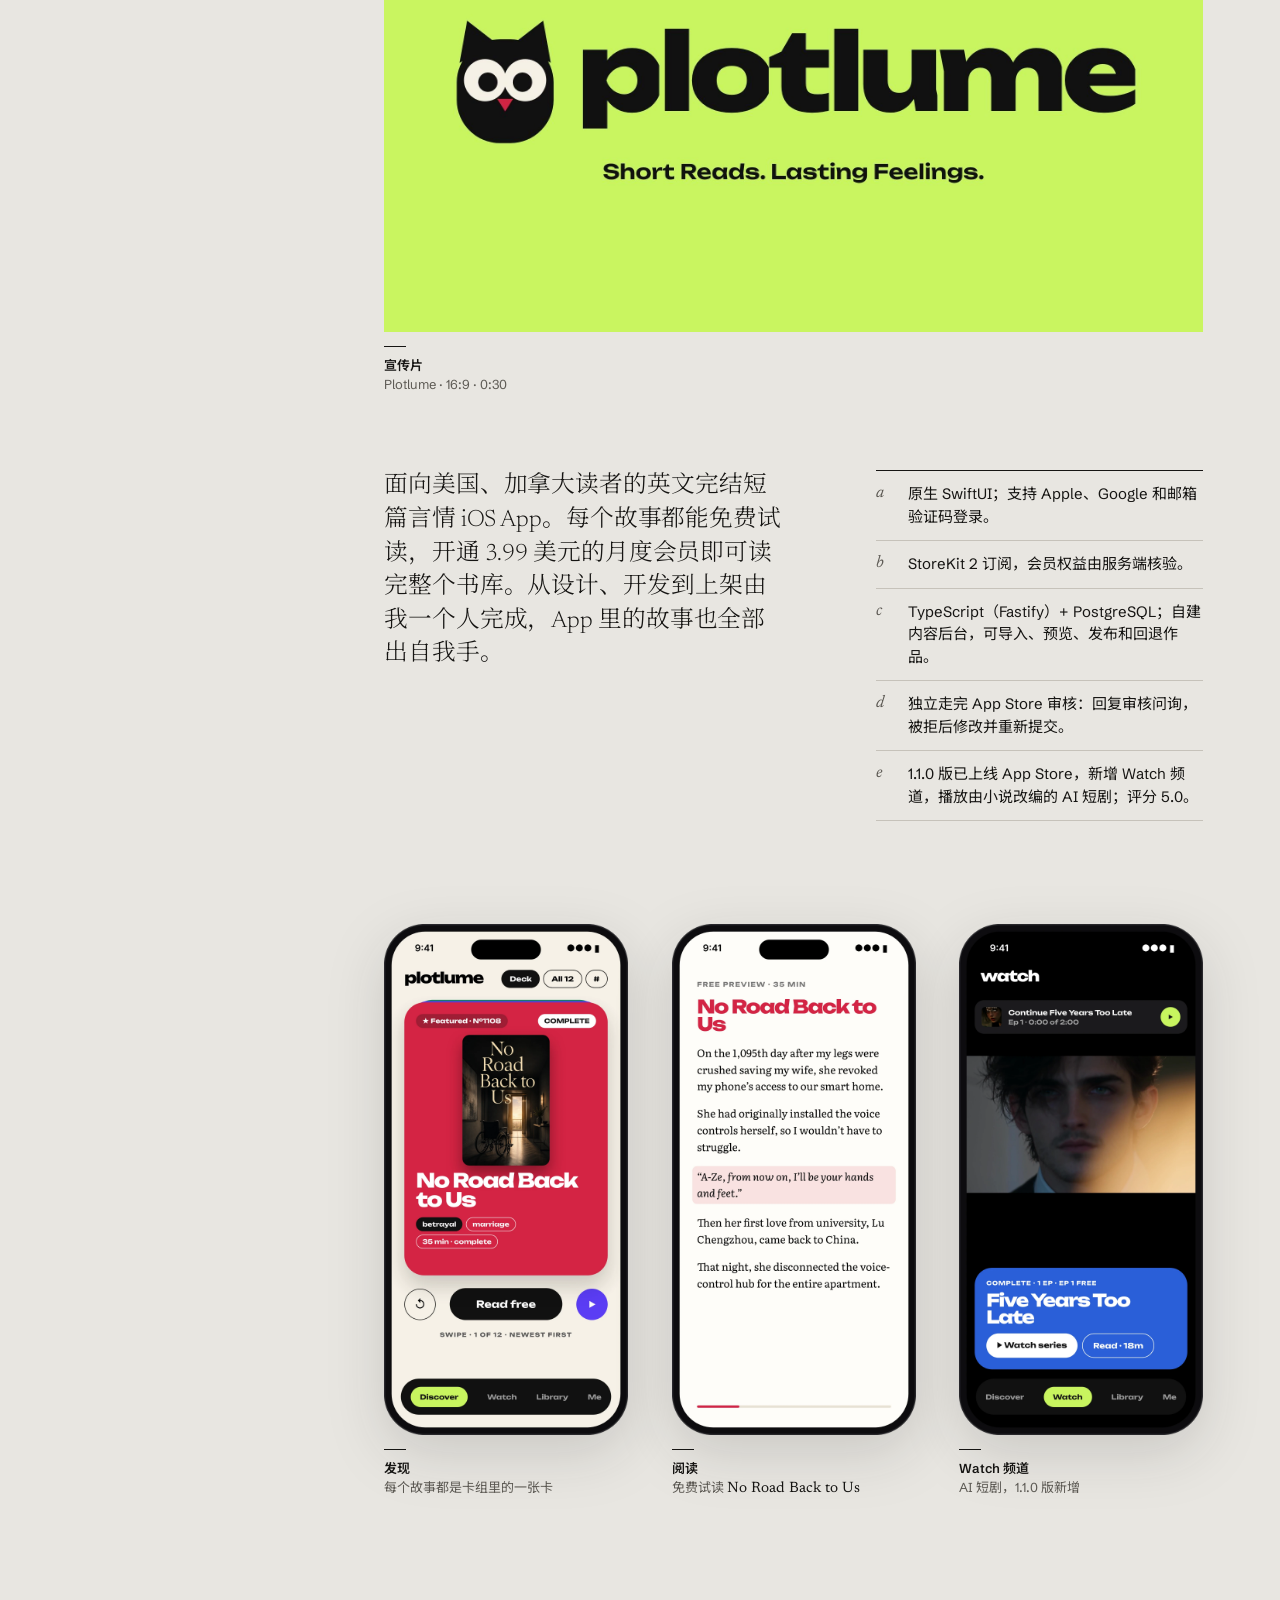
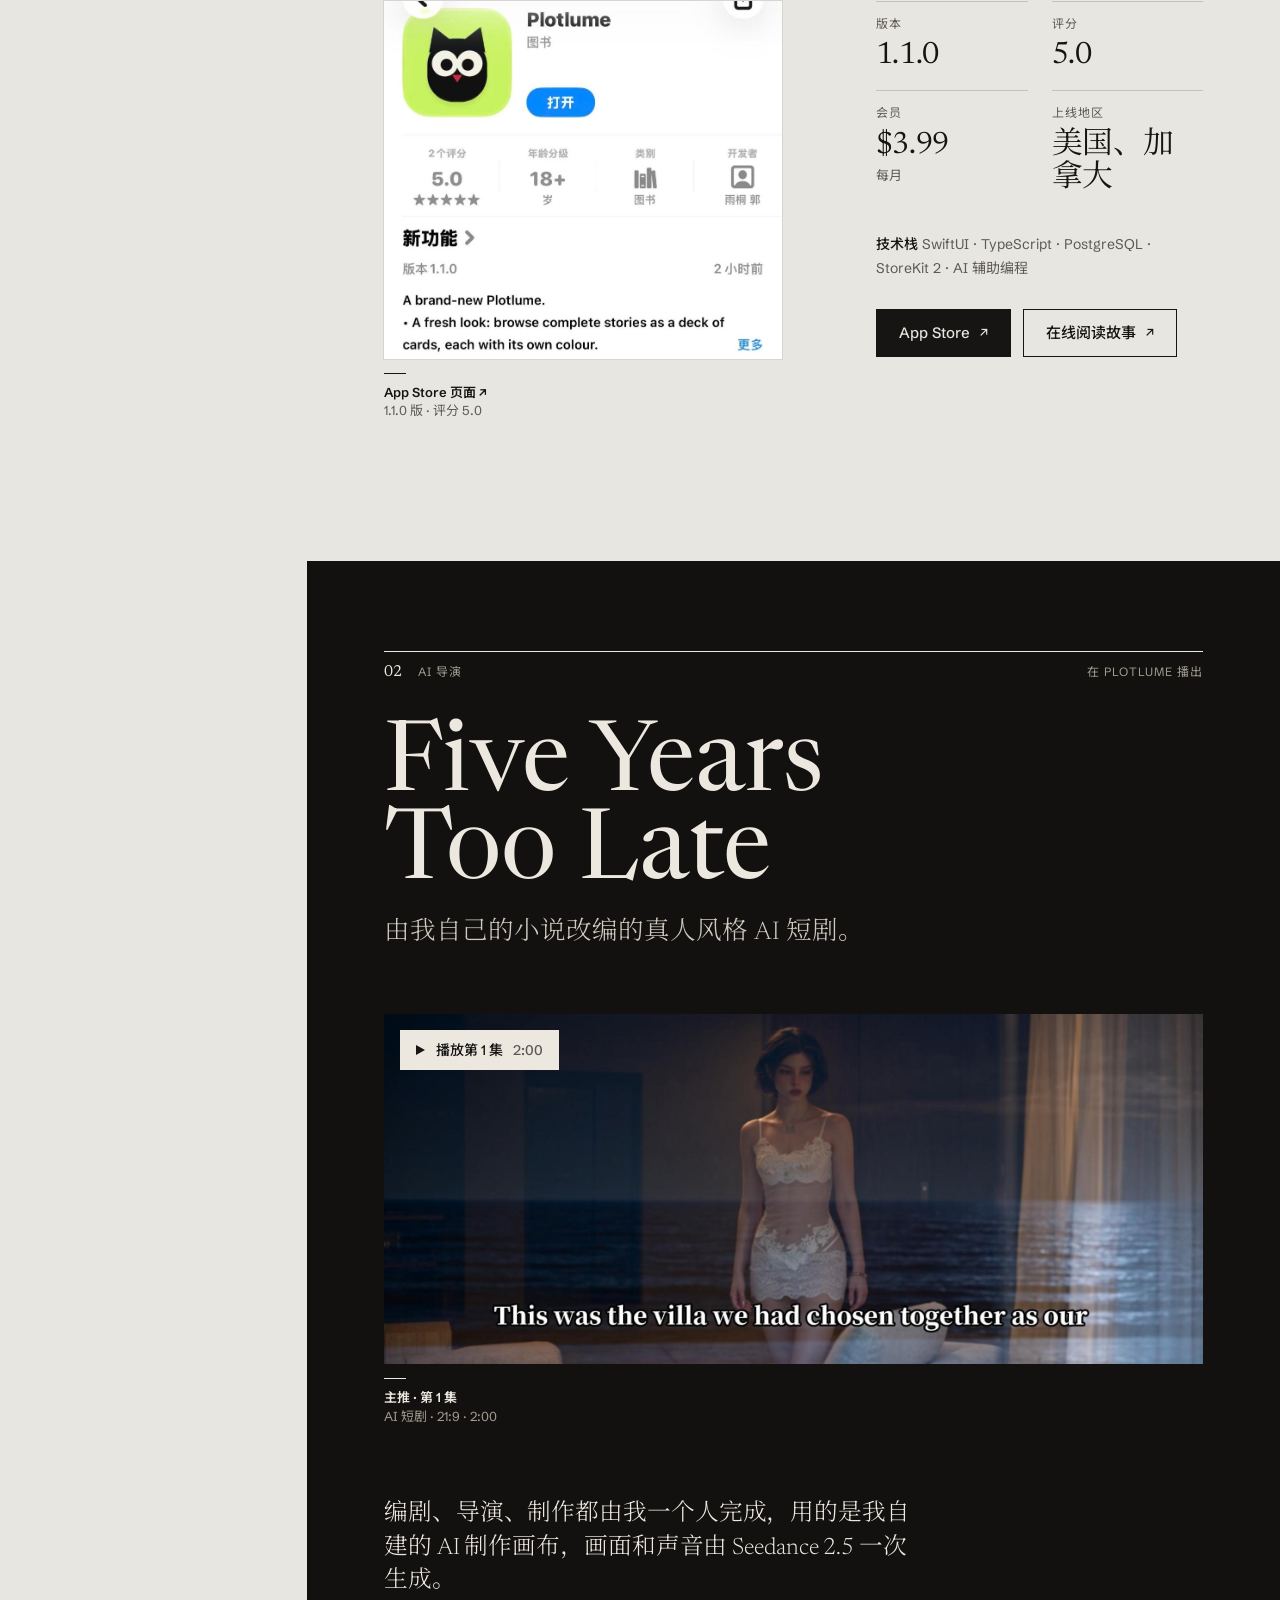
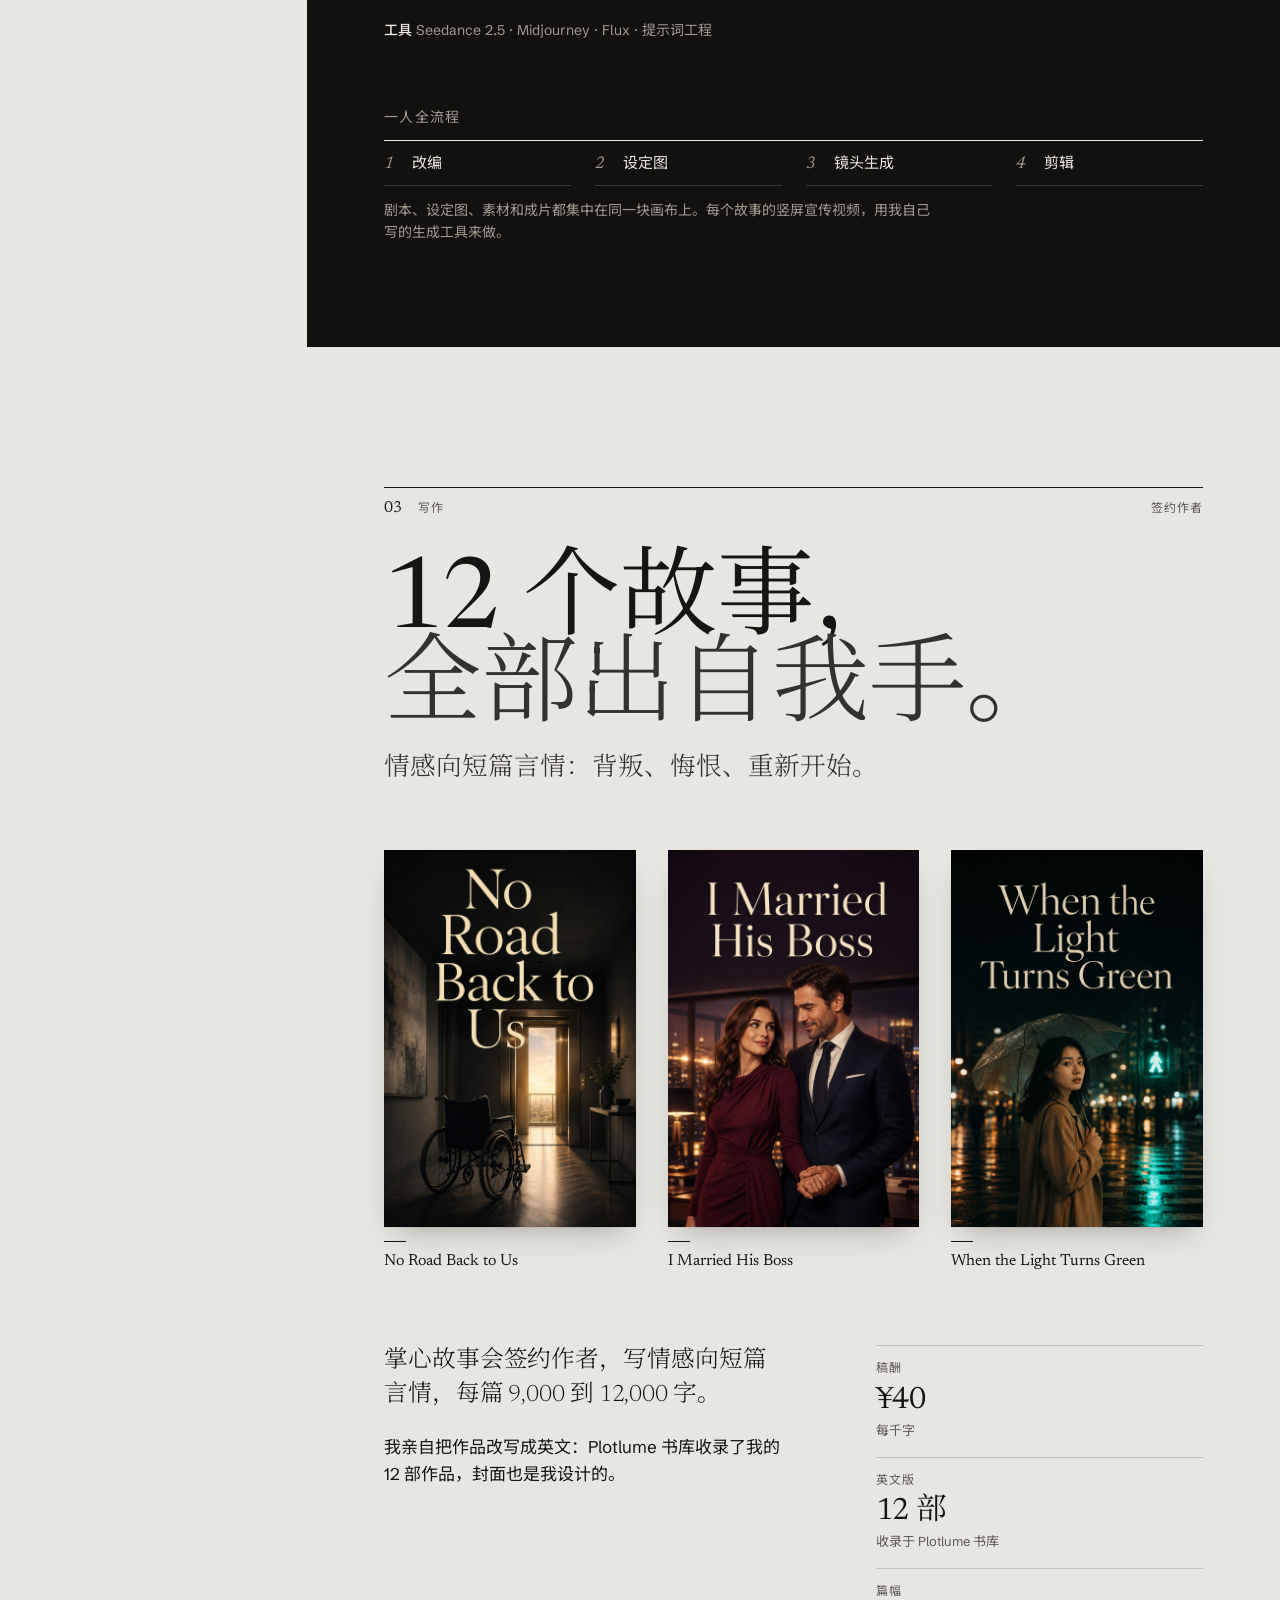
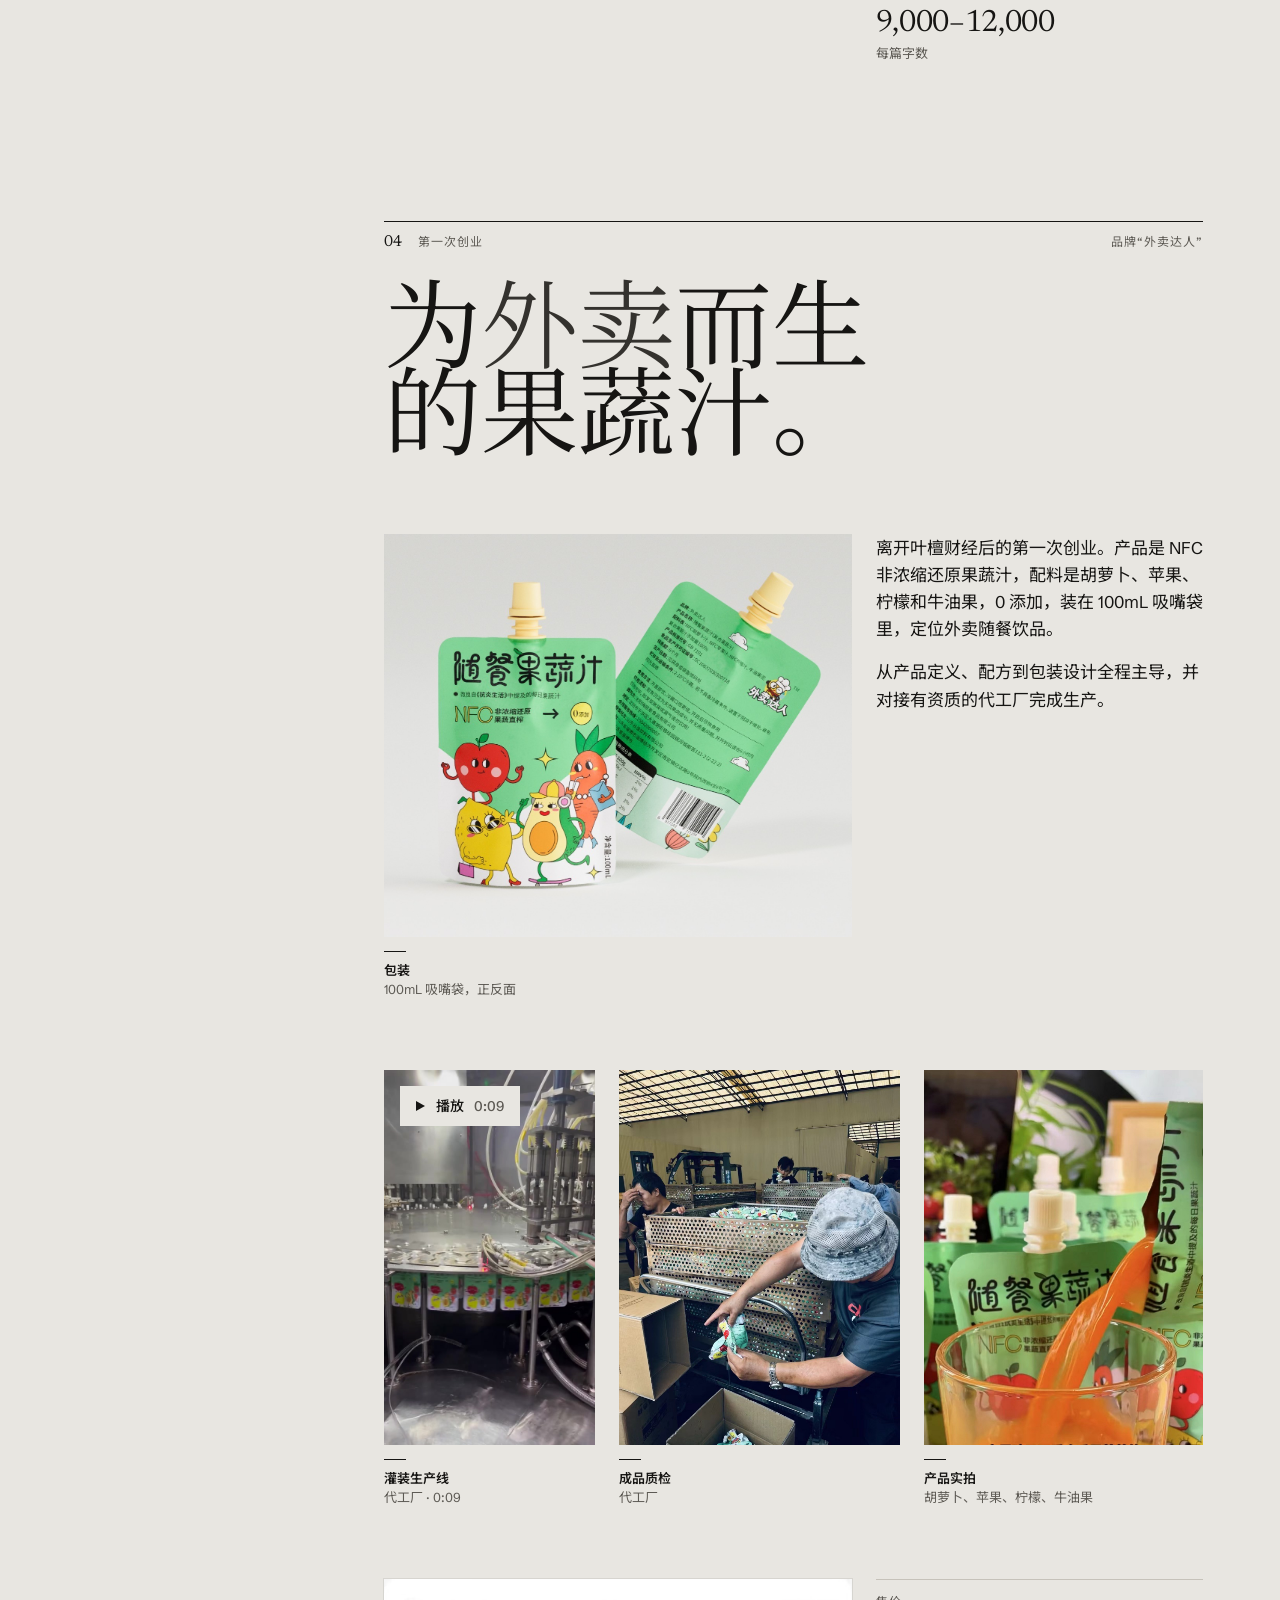
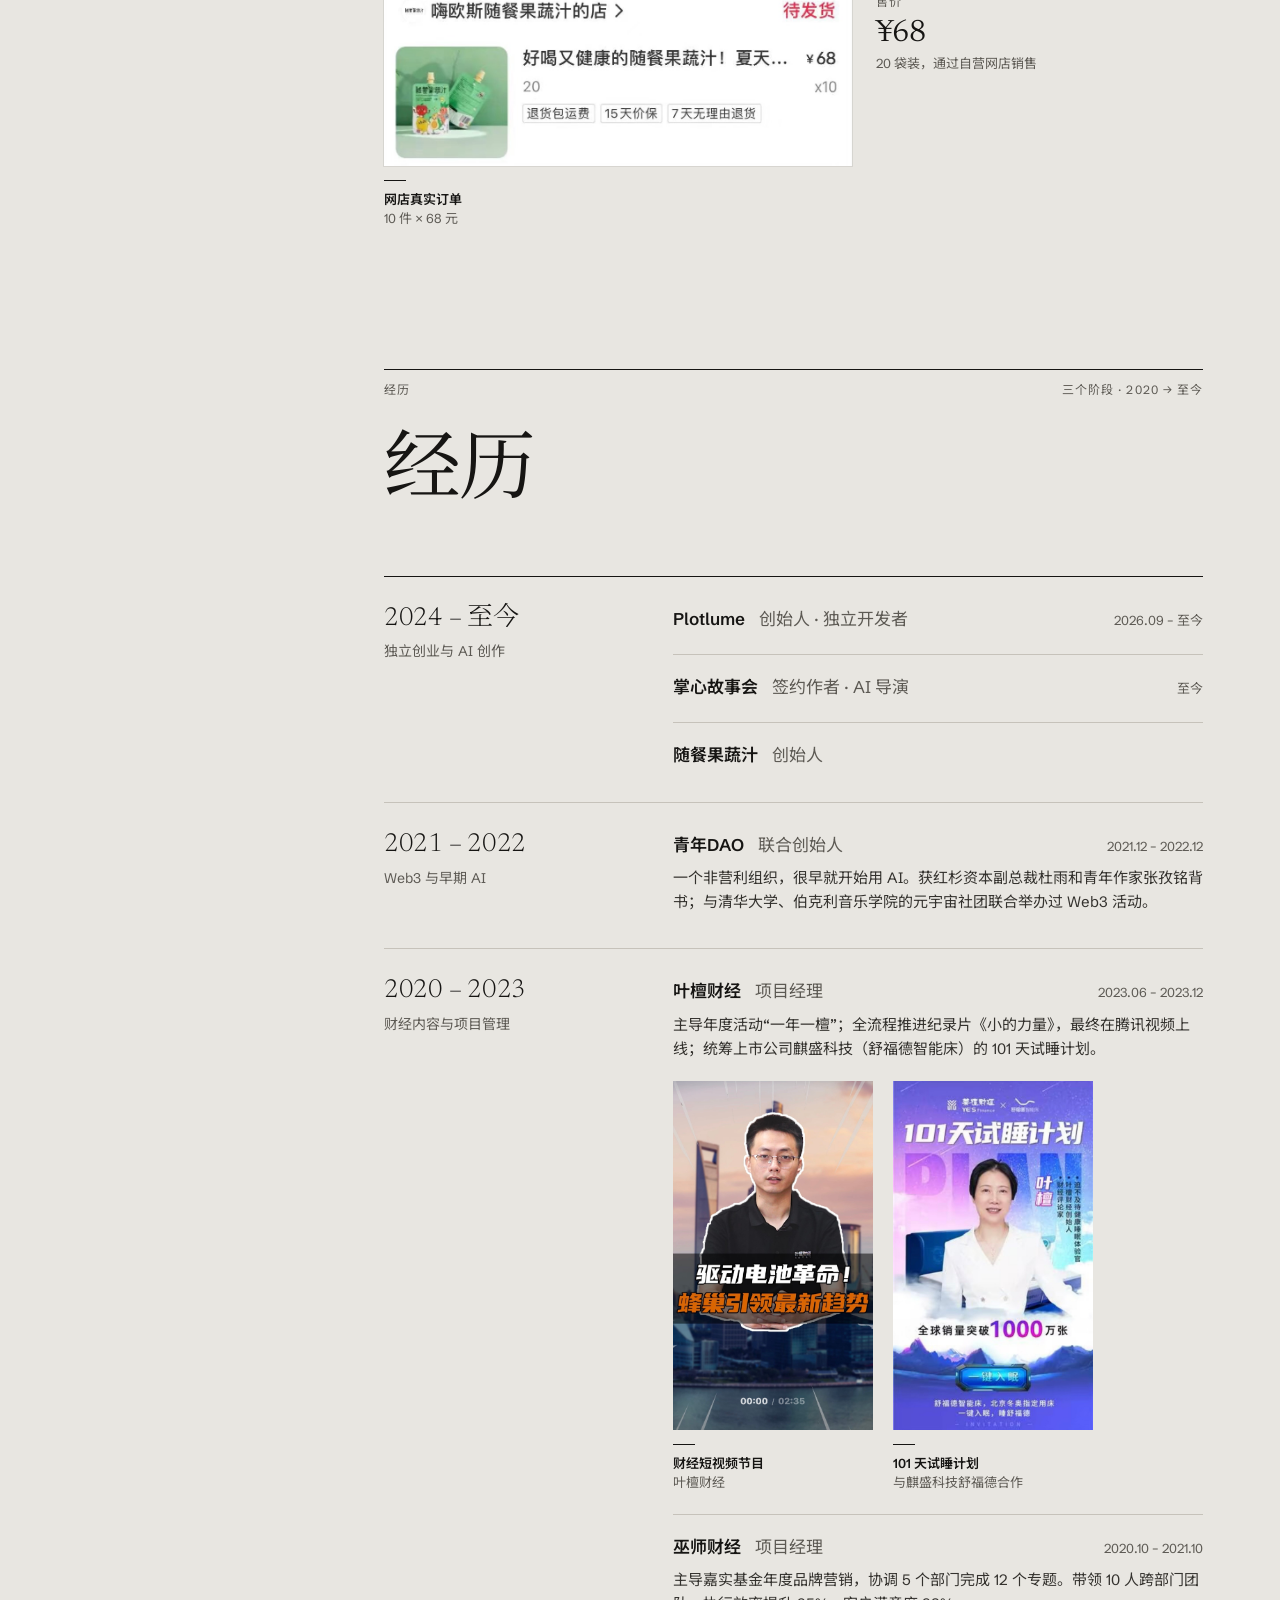
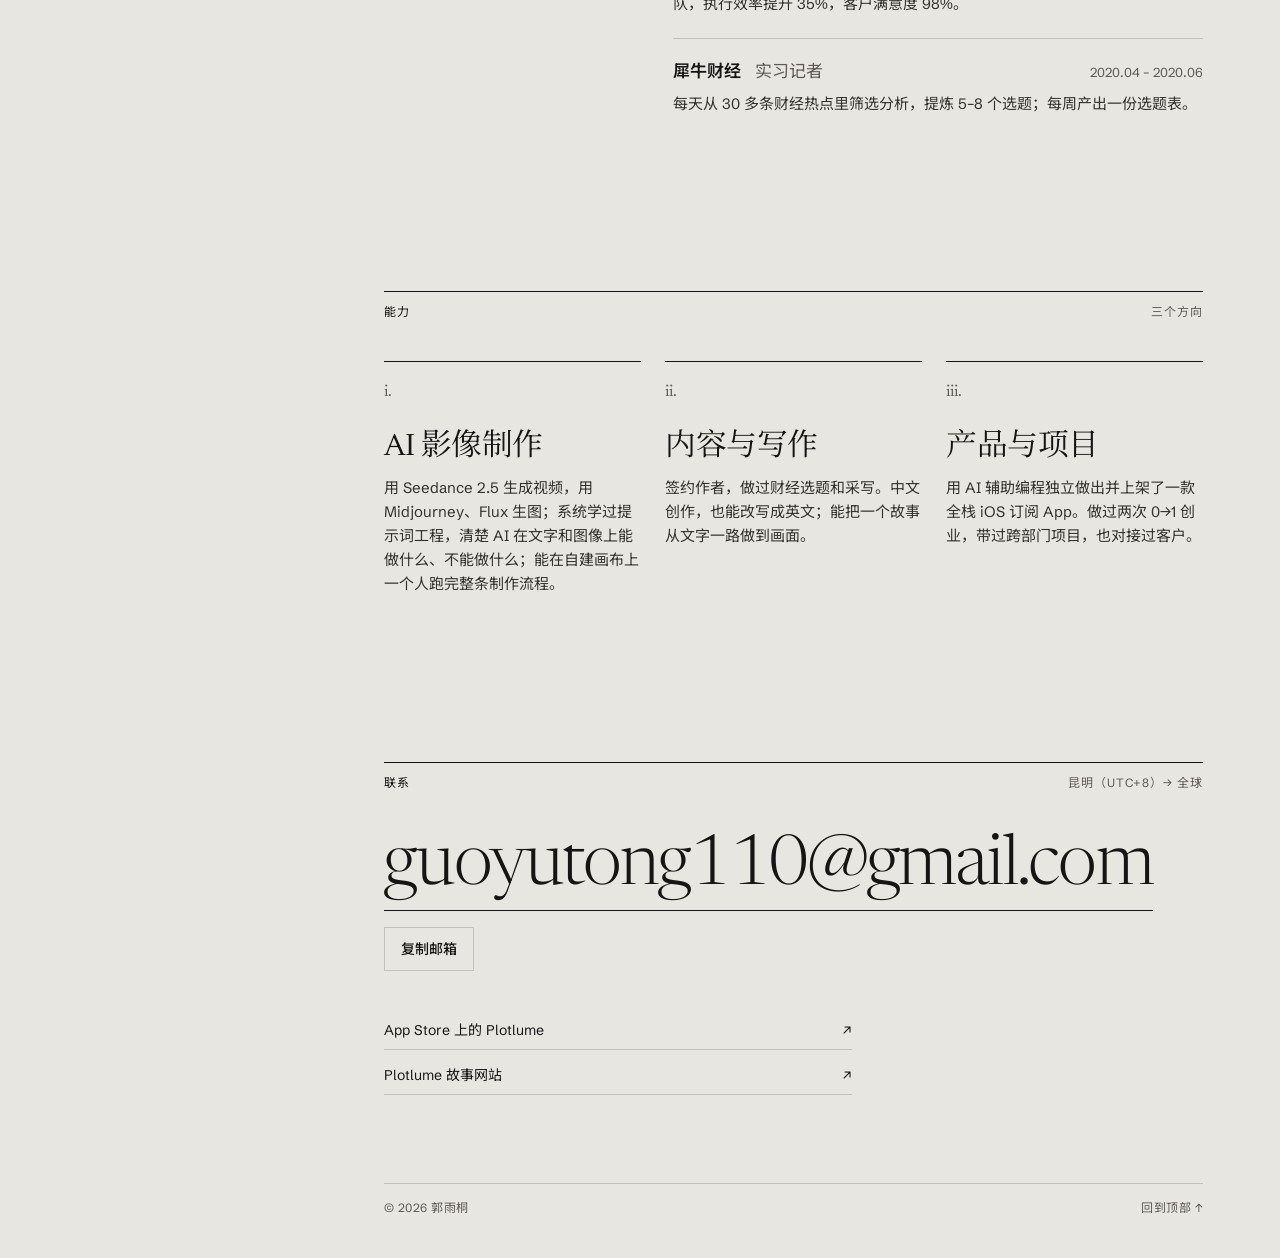
==== commit 3616bf1f: "Redesign Guo Yutong's resume: editorial split, HD media Minimal editorial layout (sticky rail, serif" ====
--- a/zh/index.html
+++ b/zh/index.html
@@ -2,260 +2,742 @@
 <html lang="zh-CN">
 <head>
 <meta charset="utf-8">
-<meta name="viewport" content="width=device-width, initial-scale=1">
+<meta name="viewport" content="width=device-width, initial-scale=1, viewport-fit=cover">
 <title>郭雨桐 — 作者 · AI 导演 · 独立开发者</title>
 <meta name="description" content="郭雨桐的作品集：签约作者、AI 导演，独立开发了已在美国、加拿大上线的小说与短剧 iOS App Plotlume。">
-<link rel="icon" href="../assets/img/plotlume-icon.jpg">
+<meta name="theme-color" content="#E8E6E1">
+<link rel="alternate" hreflang="zh" href="index.html">
+<link rel="icon" href="../assets/hd/plotlume-icon.webp" type="image/webp">
 <link rel="alternate" hreflang="en" href="../index.html">
-<link href="https://fonts.googleapis.com/css2?family=Noto+Sans+SC:wght@400;500;700;900&family=JetBrains+Mono:wght@400;500&display=swap" rel="stylesheet">
-<link rel="stylesheet" href="../assets/site.css">
+<link rel="preconnect" href="https://fonts.googleapis.com">
+<link rel="preconnect" href="https://fonts.gstatic.com" crossorigin>
+<link href="https://fonts.googleapis.com/css2?family=Newsreader:ital,opsz,wght@0,6..72,300..600;1,6..72,300..500&family=Schibsted+Grotesk:wght@400..700&family=Noto+Sans+SC:wght@300;400;500;700&family=Noto+Serif+SC:wght@300;400;500&display=swap" rel="stylesheet">
+<style>
+:root{
+  --ground:#E8E6E1;
+  --ink:#161513;
+  --ink-2:#34322E;
+  --muted:#5D5A54;
+  --rule:#C6C2BA;
+  --accent:#C8F560;
+  --serif:"Newsreader","Noto Serif SC",Georgia,"Times New Roman",serif;
+  --sans:"Schibsted Grotesk","Noto Sans SC","Helvetica Neue",Arial,sans-serif;
+  --rail:clamp(276px,24vw,340px);
+  --g:clamp(16px,6vw,104px);
+  color-scheme:light;
+}
+*,*::before,*::after{box-sizing:border-box}
+html{-webkit-text-size-adjust:100%;text-size-adjust:100%;scroll-padding-top:24px}
+@media (prefers-reduced-motion:no-preference){html{scroll-behavior:smooth}}
+body{margin:0;background:var(--ground);color:var(--ink);font:400 17px/1.6 var(--sans);-webkit-font-smoothing:antialiased;-moz-osx-font-smoothing:grayscale;text-rendering:optimizeLegibility}
+img,video{display:block;max-width:100%;height:auto}
+a{color:inherit;text-decoration-thickness:1px;text-underline-offset:.22em}
+p{margin:0}
+h1,h2,h3{margin:0;font-weight:400}
+figure{margin:0}
+::selection{background:var(--accent);color:var(--ink)}
+:focus-visible{outline:2px solid var(--ink);outline-offset:3px}
+.sr{position:absolute;width:1px;height:1px;margin:-1px;padding:0;overflow:hidden;clip:rect(0 0 0 0);white-space:nowrap;border:0}
+.skip{position:absolute;left:16px;top:-80px;z-index:50;padding:12px 16px;background:var(--ink);color:var(--ground);font-size:14px;text-decoration:none}
+.skip:focus{top:16px}
+.zh{font-family:"Noto Sans SC",var(--sans)}
+
+/* ---------- Layout ---------- */
+.page{display:grid;grid-template-columns:var(--rail) minmax(0,1fr);min-height:100vh}
+.col{min-width:0;padding:0 var(--g)}
+.wrap{max-width:920px;margin:0 auto}
+
+/* ---------- Rail (sticky left column) ---------- */
+.rail{position:sticky;top:0;height:100vh;height:100dvh;display:flex;flex-direction:column;padding:44px 36px 36px;border-right:1px solid var(--rule);overflow-y:auto}
+.name{display:inline-block;font:400 34px/1 var(--serif);letter-spacing:-.018em;text-decoration:none}
+.name-zh{display:block;margin-top:10px;font-size:13px;letter-spacing:.32em;color:var(--muted)}
+.rail-pos{margin-top:32px;font:italic 300 22px/1.28 var(--serif);letter-spacing:-.005em;max-width:13em}
+.rail-loc{margin-top:12px;font-size:13px;color:var(--muted)}
+.rail-nav{margin-top:56px}
+.rail-nav ol{list-style:none;margin:0;padding:0}
+.rail-nav a{display:flex;align-items:baseline;gap:12px;padding:5px 0;font:400 24px/1.25 var(--serif);text-decoration:none;color:var(--muted);transition:color .2s}
+.rail-nav a::before{content:"";flex:none;width:7px;height:7px;border-radius:50%;border:1px solid var(--rule);transform:translateY(-.22em);transition:background .2s,border-color .2s}
+.rail-nav a:hover,.rail-nav a[aria-current]{color:var(--ink)}
+.rail-nav a[aria-current]::before{background:var(--accent);border-color:var(--ink)}
+.rail-nav small{font:400 12px/1 var(--sans);letter-spacing:.06em;color:var(--muted)}
+.rail-foot{margin-top:auto;padding-top:40px}
+.lang{display:flex;align-items:center;gap:8px;font-size:13px;letter-spacing:.04em}
+.lang span[aria-current]{font-weight:600;border-bottom:1.5px solid var(--ink);padding-bottom:1px}
+.lang .sep{color:var(--rule)}
+.lang a{color:var(--muted);text-decoration:none;padding-bottom:2px}
+.lang a:hover{color:var(--ink)}
+.rail-mail{display:inline-block;margin-top:24px;font-size:14px;overflow-wrap:anywhere}
+.avail{display:flex;align-items:center;gap:9px;margin-top:10px;font-size:13px;color:var(--muted)}
+.avail::before{content:"";flex:none;width:7px;height:7px;border-radius:50%;background:var(--accent);box-shadow:0 0 0 1px var(--ink)}
+
+/* ---------- Shared editorial parts ---------- */
+section{padding-top:clamp(96px,11vw,168px)}
+.folio{display:flex;align-items:baseline;gap:16px;padding-top:12px;border-top:1px solid var(--ink);font-size:12px;line-height:1.4;letter-spacing:.09em;text-transform:uppercase;color:var(--muted)}
+.folio .n{font:italic 400 16px/1 var(--serif);letter-spacing:0;text-transform:none;color:var(--ink)}
+.folio .r{margin-left:auto;text-align:right}
+.folio h2{font:inherit;color:var(--ink)}
+.grid{display:grid;grid-template-columns:repeat(12,minmax(0,1fr));gap:24px}
+.lead{font:300 clamp(20px,1.85vw,25px)/1.42 var(--serif);letter-spacing:-.004em;text-wrap:pretty}
+.body p+p{margin-top:16px}
+.body p{text-wrap:pretty;max-width:62ch}
+.kicker{font-size:12px;letter-spacing:.09em;text-transform:uppercase;color:var(--muted)}
+.tags{font-size:14px;color:var(--muted);line-height:1.7}
+.tags b{font-weight:500;color:var(--ink)}
+
+/* museum label */
+.label{margin-top:14px;font-size:13px;line-height:1.45;color:var(--muted);max-width:36ch}
+.label::before{content:"";display:block;width:22px;height:1px;margin-bottom:9px;background:var(--ink)}
+.label b{display:block;font-weight:600;color:var(--ink)}
+.label i{display:block;font:italic 400 16px/1.25 var(--serif);color:var(--ink);margin-bottom:2px}
+
+/* project header */
+.p-head{display:flex;align-items:flex-end;justify-content:space-between;gap:24px;margin-top:44px}
+.p-title{font:400 clamp(54px,7.6vw,116px)/.9 var(--serif);letter-spacing:-.032em;text-wrap:balance}
+.p-title em{font-style:italic;font-weight:300}
+.p-deck{margin-top:18px;font:italic 300 clamp(20px,2vw,28px)/1.25 var(--serif);color:var(--ink-2);max-width:30ch;text-wrap:balance}
+.p-icon{flex:none;width:72px;height:72px;border-radius:22.5%}
+.media{margin-top:clamp(40px,5vw,64px)}
+
+/* facts */
+.facts{display:grid;grid-template-columns:repeat(2,minmax(0,1fr));gap:0 24px;margin:0}
+.facts>div{padding:12px 0 18px;border-top:1px solid var(--rule)}
+.facts dt{font-size:12px;letter-spacing:.09em;text-transform:uppercase;color:var(--muted)}
+.facts dd{margin:6px 0 0;font:400 clamp(26px,2.4vw,32px)/1.08 var(--serif);letter-spacing:-.012em;font-variant-numeric:lining-nums}
+.facts dd small{display:block;margin-top:4px;font:400 13px/1.4 var(--sans);letter-spacing:0;color:var(--muted)}
+.facts.three{grid-template-columns:repeat(3,minmax(0,1fr))}
+
+/* buttons */
+.actions{display:flex;flex-wrap:wrap;gap:12px;margin-top:28px}
+.btn{display:inline-flex;align-items:center;justify-content:center;gap:10px;min-height:48px;padding:0 22px;border:1px solid var(--ink);background:var(--ink);color:var(--ground);font:500 15px/1.2 var(--sans);text-decoration:none;transition:background .2s,color .2s}
+.btn.ghost{background:transparent;color:var(--ink)}
+.btn:hover{background:var(--accent);color:var(--ink)}
+.btn span{font-size:.9em}
+
+/* players */
+.player{position:relative;overflow:hidden;background:#0E0E0D}
+.player>img{width:100%;height:100%;object-fit:cover}
+.player video{position:absolute;inset:0;width:100%;height:100%;background:#000;object-fit:contain}
+.play{position:absolute;inset:0;display:block;width:100%;padding:0;border:0;background:transparent;cursor:pointer;color:var(--ink)}
+.chip{position:absolute;left:16px;top:16px;display:inline-flex;align-items:center;gap:10px;height:40px;padding:0 16px 0 14px;background:var(--ground);font:500 14px/1 var(--sans);transition:background .2s}
+.chip svg{width:12px;height:12px}
+.chip .d{color:var(--muted)}
+.play:hover .chip{background:var(--accent)}
+.play:focus-visible{outline:none}
+.play:focus-visible .chip{box-shadow:0 0 0 2px var(--ink),0 0 0 4px var(--ground)}
+.r169{aspect-ratio:16/9}
+.r219{aspect-ratio:1920/822}
+.r916{aspect-ratio:9/16}
+
+/* ---------- Hero ---------- */
+.hero{padding-top:clamp(56px,8vw,120px)}
+.m-meta{display:none}
+.hero h1{margin-top:32px;font:300 clamp(38px,5.3vw,78px)/1.02 var(--serif);letter-spacing:-.024em;text-wrap:balance}
+.hero h1 em{font-style:italic;background:linear-gradient(transparent 64%,var(--accent) 64%,var(--accent) 90%,transparent 90%);padding:0 .06em;-webkit-box-decoration-break:clone;box-decoration-break:clone}
+.hero-foot{margin-top:clamp(40px,5vw,64px);align-items:start}
+.hero-bio{grid-column:1/8;max-width:58ch;text-wrap:pretty}
+.hero-avail{grid-column:9/13;margin-top:0}
+
+/* ---------- Work index ---------- */
+.toc{list-style:none;margin:0;padding:0}
+.toc-head,.toc a{display:grid;grid-template-columns:44px minmax(0,1.7fr) minmax(0,1fr) minmax(0,1.15fr);gap:20px;align-items:baseline}
+.toc-head{padding:24px 0 10px;border-bottom:1px solid var(--rule);font-size:11px;letter-spacing:.09em;text-transform:uppercase;color:var(--muted)}
+.toc a{padding:20px 0;border-bottom:1px solid var(--rule);text-decoration:none}
+.toc .n{font:italic 400 16px/1 var(--serif);color:var(--muted)}
+.toc .t{font:400 clamp(24px,2.6vw,34px)/1.1 var(--serif);letter-spacing:-.016em}
+.toc .m{font-size:14px;line-height:1.45;color:var(--muted)}
+.toc .t{background:linear-gradient(var(--accent),var(--accent)) 0 88%/0 .26em no-repeat;transition:background-size .3s}
+.toc a:hover .t,.toc a:focus-visible .t{background-size:100% .26em}
+.toc a:hover .n{color:var(--ink)}
+
+/* ---------- 01 Plotlume ---------- */
+.pl-copy{margin-top:clamp(48px,6vw,80px)}
+.pl-copy .lead{grid-column:1/7}
+.points{grid-column:8/13;list-style:none;margin:0;padding:0;border-top:1px solid var(--ink);counter-reset:pt}
+.points li{display:grid;grid-template-columns:26px minmax(0,1fr);gap:6px;padding:12px 0;border-bottom:1px solid var(--rule);font-size:15px;line-height:1.5;counter-increment:pt}
+.points li::before{content:counter(pt,lower-alpha);font:italic 400 17px/1.3 var(--serif);color:var(--muted)}
+.phones{display:grid;grid-template-columns:repeat(3,minmax(0,1fr));gap:clamp(16px,3.4vw,44px);margin-top:clamp(64px,8vw,104px)}
+.phones img{width:100%;max-width:260px;filter:drop-shadow(0 18px 28px rgba(22,21,19,.14))}
+.store{margin-top:clamp(64px,8vw,104px);align-items:start}
+.store-shot{grid-column:1/7;display:block;max-width:440px;text-decoration:none}
+.store-shot img{width:100%;box-shadow:0 0 0 1px rgba(22,21,19,.08)}
+.store-shot:hover .label b{text-decoration:underline}
+.store-side{grid-column:8/13}
+.store-side .tags{margin-top:20px}
+
+/* ---------- 02 Five Years Too Late: a dark screening room inside the paper page ---------- */
+.col{overflow-x:clip}
+#p02{--ground:#121110;--ink:#ECE8E0;--ink-2:#CFC9BE;--muted:#A29B8F;--rule:#3B3834;position:relative;margin-top:clamp(96px,11vw,168px);padding-top:clamp(56px,7vw,96px);padding-bottom:clamp(64px,8vw,112px);background:var(--ground);color:var(--ink);box-shadow:0 0 0 100vmax var(--ground);clip-path:inset(0 -100vmax)}
+#p02 .chip{background:#ECE8E0;color:#161513}
+#p02 .chip .d{color:#5D5A54}
+#p02 .play:hover .chip{background:var(--accent);color:#161513}
+#p02 .play:focus-visible .chip{box-shadow:0 0 0 2px #ECE8E0,0 0 0 4px #121110}
+#p02 ::selection{color:#161513}
+#p02+section{padding-top:clamp(96px,11vw,152px)}
+.fy-copy{margin-top:clamp(48px,6vw,72px);align-items:start}
+.fy-copy .body{grid-column:1/9}
+.fy-copy .tags{margin-top:20px}
+.pipe{grid-column:1/13;margin-top:40px}
+.pipe ol{display:grid;grid-template-columns:repeat(4,minmax(0,1fr));gap:0 24px}
+.pipe p{max-width:62ch}
+.pipe ol{list-style:none;margin:12px 0 0;padding:0;border-top:1px solid var(--ink);counter-reset:st}
+.pipe li{display:flex;align-items:baseline;gap:14px;padding:10px 0;border-bottom:1px solid var(--rule);font-size:15px;counter-increment:st}
+.pipe li::before{content:counter(st);font:italic 400 17px/1 var(--serif);color:var(--muted);width:14px}
+.pipe p{margin-top:14px;font-size:14px;line-height:1.55;color:var(--muted)}
+
+/* ---------- 03 Writing ---------- */
+.covers{display:grid;grid-template-columns:repeat(3,minmax(0,1fr));gap:clamp(12px,2.6vw,32px)}
+.covers img{width:100%;box-shadow:0 1px 0 rgba(22,21,19,.06),0 14px 30px -14px rgba(22,21,19,.35)}
+.wr-copy{margin-top:clamp(48px,6vw,72px);align-items:start}
+.wr-copy .body{grid-column:1/7}
+.wr-copy .facts{grid-column:8/13;grid-template-columns:1fr}
+
+/* ---------- 04 Juice ---------- */
+.ju-a{align-items:start}
+.ju-pack{grid-column:1/8;max-width:600px}
+.ju-a .body{grid-column:8/13}
+.trip{display:grid;grid-template-columns:.5625fr .75fr .745fr;gap:clamp(12px,2.4vw,24px);margin-top:clamp(48px,6vw,72px);align-items:start}
+.trip img{width:100%}
+.ju-b{margin-top:clamp(48px,6vw,72px);align-items:start}
+.ju-order{grid-column:1/8;max-width:520px}
+.ju-order img{width:100%;box-shadow:0 0 0 1px rgba(22,21,19,.08)}
+.ju-b .facts{grid-column:8/13;grid-template-columns:1fr}
+
+/* ---------- Experience ---------- */
+.exp-title{margin-top:40px;font:400 clamp(48px,6vw,88px)/.95 var(--serif);letter-spacing:-.03em}
+.phases{margin-top:clamp(40px,5vw,64px)}
+.phase{display:grid;grid-template-columns:minmax(0,4fr) minmax(0,8fr);gap:24px;padding:28px 0 12px;border-top:1px solid var(--rule)}
+.phase:first-child{border-top-color:var(--ink)}
+.when{font:italic 300 26px/1.1 var(--serif);letter-spacing:-.01em;font-variant-numeric:lining-nums}
+.phase h3{margin-top:8px;font-size:14px;line-height:1.45;color:var(--muted);max-width:22ch}
+.jobs{list-style:none;margin:0;padding:0}
+.job{padding-bottom:22px}
+.job+.job{padding-top:18px;border-top:1px solid var(--rule)}
+.job-head{display:flex;flex-wrap:wrap;align-items:baseline;gap:2px 14px}
+.job-org{font-weight:600}
+.job-role{color:var(--muted)}
+.job-date{margin-left:auto;font-size:13px;color:var(--muted);white-space:nowrap}
+.job p{margin-top:8px;font-size:15px;line-height:1.6;color:var(--ink-2);max-width:62ch;text-wrap:pretty}
+.gallery{display:flex;gap:20px;margin-top:20px}
+.gallery figure{width:min(200px,44%)}
+.gallery img{width:100%;aspect-ratio:1145/2000;object-fit:cover;object-position:top}
+
+/* ---------- Skills ---------- */
+.skills{display:grid;grid-template-columns:repeat(3,minmax(0,1fr));gap:24px;margin-top:40px}
+.skill{padding-top:14px;border-top:1px solid var(--ink)}
+.skill .n{font:italic 400 16px/1 var(--serif);color:var(--muted)}
+.skill h3{margin:28px 0 12px;font:400 clamp(26px,2.4vw,32px)/1.08 var(--serif);letter-spacing:-.015em}
+.skill p{font-size:15px;line-height:1.6;color:var(--ink-2);text-wrap:pretty}
+
+/* ---------- Contact ---------- */
+.contact{padding:clamp(112px,13vw,184px) 0 40px}
+.mail{display:inline-block;margin-top:40px;font:300 clamp(28px,5.4vw,76px)/1.05 var(--serif);letter-spacing:-.025em;text-decoration:none;overflow-wrap:anywhere;background:linear-gradient(var(--ink),var(--ink)) 0 100%/100% 1px no-repeat;padding-bottom:6px;transition:background-size .3s}
+.mail:hover{background-image:linear-gradient(var(--accent),var(--accent));background-size:100% 40%}
+.contact-meta{margin-top:40px;align-items:start;font-size:14px}
+.contact-meta .avail-list{grid-column:1/7;color:var(--ink-2)}
+.contact-links{grid-column:1/8;display:flex;flex-direction:column;gap:6px}
+.contact-links a{text-decoration:none;border-bottom:1px solid var(--rule);padding:8px 0;display:flex;justify-content:space-between;gap:16px}
+.contact-links a:hover{border-color:var(--ink)}
+.copy{display:inline-flex;align-items:center;min-height:44px;margin-top:16px;padding:0 16px;border:1px solid var(--rule);background:transparent;color:var(--ink);font:500 14px/1 var(--sans);cursor:pointer}
+.copy:hover{border-color:var(--ink)}
+.copy[hidden]{display:none}
+.colophon{display:flex;flex-wrap:wrap;justify-content:space-between;gap:12px;margin-top:88px;padding-top:14px;border-top:1px solid var(--rule);font-size:12px;letter-spacing:.04em;color:var(--muted)}
+.colophon a{text-decoration:none}
+.colophon a:hover{color:var(--ink)}
+
+/* ---------- Tablet & phone: rail becomes a top bar ---------- */
+@media (max-width:1000px){
+  .page{display:block}
+  .rail{z-index:20;height:auto;flex-direction:row;align-items:center;gap:16px;padding:12px var(--g);padding-top:calc(12px + env(safe-area-inset-top,0px));border-right:0;border-bottom:1px solid var(--rule);background:var(--ground);overflow:visible}
+  .rail-id{flex:1;min-width:0}
+  .name{font-size:21px;white-space:nowrap}
+  .name-zh,.rail-pos,.rail-loc,.rail-mail,.avail{display:none}
+  .rail-nav{margin:0}
+  .rail-nav ol{display:flex;gap:16px}
+  .rail-nav a{min-height:44px;align-items:center;padding:0;font:500 14px/1 var(--sans);color:var(--muted)}
+  .rail-nav a::before{display:none}
+  .rail-nav a[aria-current]{color:var(--ink);box-shadow:inset 0 -1.5px var(--ink)}
+  .rail-nav small{display:none}
+  .rail-foot{margin:0;padding:0 0 0 16px;border-left:1px solid var(--rule)}
+  .m-meta{display:block;margin-top:28px;font-size:14px;line-height:1.55;color:var(--muted)}
+  .lang a,.lang span[aria-current]{display:inline-flex;align-items:center;min-height:44px}
+  .rail{padding-top:calc(2px + env(safe-area-inset-top,0px));padding-bottom:2px}
+  .rail{position:sticky;top:0}
+  html{scroll-padding-top:72px}
+}
+@media (max-width:720px){
+  body{font-size:16px}
+  .grid{grid-template-columns:minmax(0,1fr);gap:0}
+  .grid>*{grid-column:1/-1 !important}
+  .hero-avail{margin-top:32px}
+  .toc-head{display:none}
+  .toc a{grid-template-columns:30px minmax(0,1fr);gap:4px 12px;padding:18px 0}
+  .toc .m{grid-column:2}
+  .toc .m+.m{margin-top:-2px}
+  .p-head{margin-top:32px}
+  .p-icon{width:56px;height:56px}
+  .chip{left:10px;top:auto;bottom:10px;height:34px;gap:8px;padding:0 12px 0 10px;font-size:13px}
+  #p02 .media{margin-left:calc(-1 * var(--g));margin-right:calc(-1 * var(--g))}
+  #p02 .chip{top:10px;bottom:auto}
+  #p02 .media .label{margin-left:var(--g)}
+  .pipe ol{grid-template-columns:minmax(0,1fr)}
+  .chip svg{width:10px;height:10px}
+  .points{margin-top:32px}
+  .phones{display:flex;gap:16px;overflow-x:auto;scroll-snap-type:x mandatory;scroll-padding-inline:var(--g);margin-left:calc(-1 * var(--g));margin-right:calc(-1 * var(--g));padding:0 var(--g) 12px;scrollbar-width:none}
+  .phones::-webkit-scrollbar{display:none}
+  .phones figure{flex:0 0 min(62%,240px);scroll-snap-align:start}
+  .store-side{margin-top:40px}
+  .pipe{margin-top:40px}
+  .wr-copy .facts,.ju-b .facts{margin-top:32px}
+  .ju-a .body{margin-top:32px}
+  .trip{grid-template-columns:1.6fr 1fr;grid-template-rows:auto auto}
+  .trip figure:first-child{grid-row:1/3}
+  .trip .label{font-size:12px}
+  .ju-order{margin-bottom:0}
+  .phase{grid-template-columns:minmax(0,1fr);gap:16px}
+  .job-date{margin-left:0;width:100%}
+  .skills{grid-template-columns:minmax(0,1fr);gap:40px}
+  .contact-links{margin-top:32px}
+  .facts.three{grid-template-columns:minmax(0,1fr)}
+}
+@media (max-width:370px){
+  .rail{flex-wrap:wrap;row-gap:0}
+  .rail-id{flex:1 0 100%;padding-top:8px}
+}
+@media (max-width:400px){
+  .rail{gap:12px}
+  .rail-nav ol{gap:12px}
+  .rail-foot{padding-left:12px}
+  .name{font-size:19px}
+}
+@media (prefers-reduced-motion:reduce){*{transition:none !important}}
+/* Chinese has no true italic: keep type upright and carry emphasis with weight and colour */
+em,i,.p-deck,.rail-pos,.when,.label i,.folio .n,.toc .n,.skill .n{font-style:normal}
+.p-title em,.hero h1 em{font-style:normal;font-weight:300;color:var(--ink-2)}
+.hero h1 em{color:var(--ink)}
+.p-deck{max-width:24em}
+.hero h1{letter-spacing:.01em}
+.p-title{letter-spacing:0}
+</style>
 </head>
-<body>
-<div id="top" style="background:#0B0B0B;color:#F5F5F0;font-family:'Helvetica Neue',Helvetica,'Noto Sans SC',Arial,sans-serif;font-size:16px;line-height:1.5;min-height:100vh;padding:0 12px 12px">
-<div style="max-width:1280px;margin:0 auto;display:flex;flex-direction:column;gap:12px">
-
-  <header style="position:sticky;top:env(safe-area-inset-top,0px);z-index:20;background:#0B0B0B;display:grid;grid-template-columns:repeat(auto-fit,minmax(170px,1fr));gap:12px;align-items:center;padding:16px 8px;border-bottom:1px solid #2A2A2A;font-size:13px">
-    <a href="#top" style="font-weight:700;font-size:15px;letter-spacing:-0.01em">郭雨桐</a>
-    <span style="color:#8A8A85">作者 · AI 导演 · 独立开发者</span>
-    <span style="color:#8A8A85">昆明（UTC+8）→ 全球</span>
-    <nav aria-label="页面导航" style="display:flex;gap:18px;justify-content:flex-end;align-items:center;flex-wrap:wrap">
-      <a href="#work">作品</a><a href="#experience">经历</a><a href="#contact">联系</a>
-      <div style="display:flex;border-radius:999px;overflow:hidden;border:1px solid #2A2A2A;font-family:'JetBrains Mono',monospace;font-size:11px">
-        <a href="../index.html" lang="en" style="padding:5px 11px;color:#8A8A85">EN</a>
-        <span style="padding:5px 11px;background:#C8F169;color:#0B0B0B" aria-current="true">中文</span>
-      </div>
+<body id="top">
+<a class="skip" href="#main">跳到正文</a>
+<div class="page">
+
+  <header class="rail">
+    <div class="rail-id">
+      <a class="name" href="#top">郭雨桐</a>
+      <span class="name-zh">GUO YUTONG</span>
+      <p class="rail-pos">作者，AI 导演，独立开发者。</p>
+      <p class="rail-loc">昆明（UTC+8）→ 全球</p>
+    </div>
+    <nav class="rail-nav" aria-label="页面导航">
+      <ol>
+        <li><a href="#work" data-nav="work">作品 <small>01–04</small></a></li>
+        <li><a href="#experience" data-nav="cv">经历</a></li>
+        <li><a href="#contact" data-nav="contact">联系</a></li>
+      </ol>
     </nav>
+    <div class="rail-foot">
+      <div class="lang" role="group" aria-label="语言">
+        <a href="../index.html" lang="en" hreflang="en">EN</a><span class="sep" aria-hidden="true">/</span><span aria-current="true">中文</span>
+      </div>
+      <a class="rail-mail" href="mailto:guoyutong110@gmail.com">guoyutong110@gmail.com</a>
+      <p class="avail">面向全球的工作机会</p>
+    </div>
   </header>
 
-  <main style="display:flex;flex-direction:column;gap:12px">
-
-  <section style="background:#C8F169;color:#0B0B0B;border-radius:28px;padding:clamp(28px,5vw,64px);display:flex;flex-direction:column;gap:clamp(40px,6vw,88px)">
-    <div style="display:flex;gap:8px;flex-wrap:wrap;font-family:'JetBrains Mono',monospace;font-size:12px;letter-spacing:0.06em">
-      <span style="padding:6px 14px;border:1.5px solid #0B0B0B;border-radius:999px">STORYTELLER</span>
-      <span style="padding:6px 14px;border:1.5px solid #0B0B0B;border-radius:999px">AI FILMMAKER</span>
-      <span style="padding:6px 14px;border:1.5px solid #0B0B0B;border-radius:999px">BUILDER</span>
+  <div class="col">
+  <main id="main" class="wrap">
+
+    <!-- Opening -->
+    <section class="hero" aria-labelledby="h-hero">
+      <div class="folio"><span>作品集</span><span class="r">2026</span></div>
+      <p class="m-meta">Guo Yutong · 作者、AI 导演、独立开发者 · 昆明（UTC+8）→ 全球</p>
+      <h1 id="h-hero"><em>一个人</em>，用 AI，<br>从故事写到成片。</h1>
+      <div class="grid hero-foot">
+        <p class="hero-bio">签约作者，财经内容与项目管理出身，做过消费品牌创业。独立开发了 Plotlume，一款已在美国、加拿大上线的小说与短剧 iOS App。里面的故事是我写的，AI 短剧是我在自建的制作画布上导演的。</p>
+        <div class="hero-avail label">
+          <b>求职状态</b>
+          面向全球的工作机会<br>可远程或迁居<br>中文（母语）· 英语
+        </div>
+      </div>
+    </section>
+
+    <!-- Work index -->
+    <section id="work" aria-labelledby="h-work">
+      <div class="folio"><h2 id="h-work">作品</h2><span class="r">四个项目</span></div>
+      <div class="toc-head" aria-hidden="true"><span>编号</span><span>项目</span><span>角色</span><span>工具</span></div>
+      <ol class="toc">
+        <li><a href="#p01"><span class="n">01</span><span class="t">Plotlume</span><span class="m">创始人 · 独立开发者</span><span class="m">SwiftUI、TypeScript、Postgres</span></a></li>
+        <li><a href="#p02"><span class="n">02</span><span class="t">Five Years Too Late</span><span class="m">编剧 · AI 导演</span><span class="m">Seedance 2.5、Midjourney、Flux</span></a></li>
+        <li><a href="#p03"><span class="n">03</span><span class="t">短篇言情 · 12 部</span><span class="m">签约作者</span><span class="m">中文创作 → 英文改写</span></a></li>
+        <li><a href="#p04"><span class="n">04</span><span class="t">随餐果蔬汁</span><span class="m">创始人</span><span class="m">产品 · 配方 · 包装</span></a></li>
+      </ol>
+    </section>
+
+    <!-- 01 Plotlume -->
+    <section id="p01" aria-labelledby="h-p01">
+      <div class="folio"><span class="n">01</span><span>独立产品</span><span class="r">已上线 · 美国 / 加拿大</span></div>
+      <div class="p-head">
+        <div>
+          <h2 id="h-p01" class="p-title">Plotlume</h2>
+          <p class="p-deck">Short Reads. Lasting Feelings.<br>短篇阅读，余韵悠长。</p>
+        </div>
+        <img class="p-icon" src="../assets/hd/plotlume-icon.webp" width="512" height="512" alt="Plotlume 应用图标：夜猫头鹰" loading="lazy" decoding="async">
+      </div>
+
+      <figure class="media">
+        <div class="player r169" data-video="../assets/video/plotlume-promo.mp4">
+          <img src="../assets/hd/plotlume-promo-poster.jpg" width="1920" height="1080" alt="Plotlume 宣传片标题画面：猫头鹰标志与 Short Reads. Lasting Feelings." loading="lazy" decoding="async">
+          <button type="button" class="play" aria-label="播放 Plotlume 宣传片，30 秒"><span class="chip"><svg viewBox="0 0 12 12" aria-hidden="true"><path d="M2 1l9 5-9 5z" fill="currentColor"/></svg>播放 <span class="d">0:30</span></span></button>
+        </div>
+        <figcaption class="label"><b>宣传片</b>Plotlume · 16:9 · 0:30</figcaption>
+      </figure>
+
+      <div class="grid pl-copy">
+        <p class="lead">面向美国、加拿大读者的英文完结短篇言情 iOS App。每个故事都能免费试读，开通 3.99 美元的月度会员即可读完整个书库。从设计、开发到上架由我一个人完成，App 里的故事也全部出自我手。</p>
+        <ol class="points">
+          <li>原生 SwiftUI；支持 Apple、Google 和邮箱验证码登录。</li>
+          <li>StoreKit 2 订阅，会员权益由服务端核验。</li>
+          <li>TypeScript（Fastify）+ PostgreSQL；自建内容后台，可导入、预览、发布和回退作品。</li>
+          <li>独立走完 App Store 审核：回复审核问询，被拒后修改并重新提交。</li>
+          <li>1.1.0 版已上线 App Store，新增 Watch 频道，播放由小说改编的 AI 短剧；评分 5.0。</li>
+        </ol>
+      </div>
+
+      <div class="phones" role="region" aria-label="Plotlume App 界面" tabindex="0">
+        <figure>
+          <img src="../assets/hd/plotlume-deck.webp" width="1260" height="2640" alt="Plotlume 发现页：完结故事以卡组形式展示，最上面是 No Road Back to Us" loading="lazy" decoding="async">
+          <figcaption class="label"><b>发现</b>每个故事都是卡组里的一张卡</figcaption>
+        </figure>
+        <figure>
+          <img src="../assets/hd/plotlume-reader.webp" width="1260" height="2640" alt="Plotlume 阅读器：No Road Back to Us 的免费试读" loading="lazy" decoding="async">
+          <figcaption class="label"><b>阅读</b>免费试读 <i style="display:inline;font-size:15px">No Road Back to Us</i></figcaption>
+        </figure>
+        <figure>
+          <img src="../assets/hd/plotlume-watch.webp" width="1260" height="2640" alt="Plotlume Watch 频道：Five Years Too Late 可继续观看" loading="lazy" decoding="async">
+          <figcaption class="label"><b>Watch 频道</b>AI 短剧，1.1.0 版新增</figcaption>
+        </figure>
+      </div>
+
+      <div class="grid store">
+        <a class="store-shot" href="https://apps.apple.com/us/app/plotlume/id6811896292" target="_blank" rel="noopener">
+          <img src="../assets/hd/plotlume-appstore.jpg" width="923" height="830" alt="Plotlume 的 App Store 页面：评分 5.0，1.1.0 版，开发者郭雨桐" loading="lazy" decoding="async">
+          <span class="label" style="display:block"><b>App Store 页面 ↗</b>1.1.0 版 · 评分 5.0</span>
+        </a>
+        <div class="store-side">
+          <dl class="facts">
+            <div><dt>版本</dt><dd>1.1.0</dd></div>
+            <div><dt>评分</dt><dd>5.0</dd></div>
+            <div><dt>会员</dt><dd>$3.99<small>每月</small></dd></div>
+            <div><dt>上线地区</dt><dd>美国、加拿大</dd></div>
+          </dl>
+          <p class="tags"><b>技术栈</b> SwiftUI · TypeScript · PostgreSQL · StoreKit 2 · AI 辅助编程</p>
+          <div class="actions">
+            <a class="btn" href="https://apps.apple.com/us/app/plotlume/id6811896292" target="_blank" rel="noopener">App Store <span aria-hidden="true">↗</span></a>
+            <a class="btn ghost" href="https://api.plotlume.cuipi.xyz/stories" target="_blank" rel="noopener">在线阅读故事 <span aria-hidden="true">↗</span></a>
+          </div>
+        </div>
+      </div>
+    </section>
+
+    <!-- 02 Five Years Too Late -->
+    <section id="p02" aria-labelledby="h-p02">
+      <div class="folio"><span class="n">02</span><span>AI 导演</span><span class="r">在 Plotlume 播出</span></div>
+      <div class="p-head">
+        <div>
+          <h2 id="h-p02" class="p-title">Five Years Too&nbsp;Late</h2>
+          <p class="p-deck">由我自己的小说改编的真人风格 AI 短剧。</p>
+        </div>
+      </div>
+
+      <figure class="media">
+        <div class="player r219" data-video="../assets/video/fytl-ep1.mp4">
+          <img src="../assets/hd/fytl-ep1-poster.jpg" width="1920" height="823" alt="Five Years Too Late 第 1 集剧照：月光下海边别墅里的女主角" loading="lazy" decoding="async">
+          <button type="button" class="play" aria-label="播放 Five Years Too Late 第 1 集，2 分钟"><span class="chip"><svg viewBox="0 0 12 12" aria-hidden="true"><path d="M2 1l9 5-9 5z" fill="currentColor"/></svg>播放第 1 集 <span class="d">2:00</span></span></button>
+        </div>
+        <figcaption class="label"><b>主推 · 第 1 集</b>AI 短剧 · 21:9 · 2:00</figcaption>
+      </figure>
+
+      <div class="grid fy-copy">
+        <div class="body">
+          <p class="lead">编剧、导演、制作都由我一个人完成，用的是我自建的 AI 制作画布，画面和声音由 Seedance 2.5 一次生成。</p>
+          <p class="tags"><b>工具</b> Seedance 2.5 · Midjourney · Flux · 提示词工程</p>
+        </div>
+        <div class="pipe">
+          <p class="kicker" style="margin:0">一人全流程</p>
+          <ol>
+            <li>改编</li>
+            <li>设定图</li>
+            <li>镜头生成</li>
+            <li>剪辑</li>
+          </ol>
+          <p>剧本、设定图、素材和成片都集中在同一块画布上。每个故事的竖屏宣传视频，用我自己写的生成工具来做。</p>
+        </div>
+      </div>
+    </section>
+
+    <!-- 03 Writing -->
+    <section id="p03" aria-labelledby="h-p03">
+      <div class="folio"><span class="n">03</span><span>写作</span><span class="r">签约作者</span></div>
+      <div class="p-head">
+        <div>
+          <h2 id="h-p03" class="p-title">12 个故事，<br><em>全部出自我手。</em></h2>
+          <p class="p-deck">情感向短篇言情：背叛、悔恨、重新开始。</p>
+        </div>
+      </div>
+
+      <div class="covers media">
+        <figure>
+          <img src="../assets/hd/cover-no-road.jpg" width="1024" height="1536" alt="No Road Back to Us 封面：昏暗走廊里的一把空轮椅" loading="lazy" decoding="async">
+          <figcaption class="label"><i>No Road Back to Us</i></figcaption>
+        </figure>
+        <figure>
+          <img src="../assets/hd/cover-married-boss.jpg" width="1024" height="1536" alt="I Married His Boss 封面：城市夜景前身着礼服的情侣" loading="lazy" decoding="async">
+          <figcaption class="label"><i>I Married His Boss</i></figcaption>
+        </figure>
+        <figure>
+          <img src="../assets/hd/cover-light-green.jpg" width="1024" height="1536" alt="When the Light Turns Green 封面：雨夜街头撑伞的女子" loading="lazy" decoding="async">
+          <figcaption class="label"><i>When the Light Turns Green</i></figcaption>
+        </figure>
+      </div>
+
+      <div class="grid wr-copy">
+        <div class="body">
+          <p class="lead">掌心故事会签约作者，写情感向短篇言情，每篇 9,000 到 12,000 字。</p>
+          <p style="margin-top:20px">我亲自把作品改写成英文：Plotlume 书库收录了我的 12 部作品，封面也是我设计的。</p>
+        </div>
+        <dl class="facts">
+          <div><dt>稿酬</dt><dd>¥40<small>每千字</small></dd></div>
+          <div><dt>英文版</dt><dd>12 部<small>收录于 Plotlume 书库</small></dd></div>
+          <div><dt>篇幅</dt><dd>9,000–12,000<small>每篇字数</small></dd></div>
+        </dl>
+      </div>
+    </section>
+
+    <!-- 04 Juice -->
+    <section id="p04" aria-labelledby="h-p04">
+      <div class="folio"><span class="n">04</span><span>第一次创业</span><span class="r">品牌“外卖达人”</span></div>
+      <div class="p-head">
+        <div>
+          <h2 id="h-p04" class="p-title">为<em>外卖</em>而生的果蔬汁。</h2>
+        </div>
+      </div>
+
+      <div class="grid ju-a media">
+        <figure class="ju-pack">
+          <img src="../assets/hd/juice.jpg" width="1250" height="1077" alt="随餐果蔬汁包装正反面，品牌“外卖达人”" loading="lazy" decoding="async">
+          <figcaption class="label"><b>包装</b>100mL 吸嘴袋，正反面</figcaption>
+        </figure>
+        <div class="body">
+          <p>离开叶檀财经后的第一次创业。产品是 NFC 非浓缩还原果蔬汁，配料是胡萝卜、苹果、柠檬和牛油果，0 添加，装在 100mL 吸嘴袋里，定位外卖随餐饮品。</p>
+          <p>从产品定义、配方到包装设计全程主导，并对接有资质的代工厂完成生产。</p>
+        </div>
+      </div>
+
+      <div class="trip">
+        <figure>
+          <div class="player r916" data-video="../assets/video/juice-line.mp4">
+            <img src="../assets/hd/juice-line-poster.jpg" width="540" height="960" alt="代工厂灌装线上的吸嘴袋" loading="lazy" decoding="async">
+            <button type="button" class="play" aria-label="播放灌装线视频，9 秒"><span class="chip"><svg viewBox="0 0 12 12" aria-hidden="true"><path d="M2 1l9 5-9 5z" fill="currentColor"/></svg>播放 <span class="d">0:09</span></span></button>
+          </div>
+          <figcaption class="label"><b>灌装生产线</b>代工厂 · 0:09</figcaption>
+        </figure>
+        <figure>
+          <img src="../assets/hd/juice-factory.jpg" width="1080" height="1440" alt="工厂工人检查成品吸嘴袋" loading="lazy" decoding="async">
+          <figcaption class="label"><b>成品质检</b>代工厂</figcaption>
+        </figure>
+        <figure>
+          <img src="../assets/hd/juice-pour.jpg" width="1080" height="1450" alt="橙色果蔬汁从吸嘴袋倒入玻璃杯" loading="lazy" decoding="async">
+          <figcaption class="label"><b>产品实拍</b>胡萝卜、苹果、柠檬、牛油果</figcaption>
+        </figure>
+      </div>
+
+      <div class="grid ju-b">
+        <figure class="ju-order">
+          <img src="../assets/hd/juice-order.jpg" width="1062" height="425" alt="自营网店的一笔订单：10 件，每件 68 元" loading="lazy" decoding="async">
+          <figcaption class="label"><b>网店真实订单</b>10 件 × 68 元</figcaption>
+        </figure>
+        <dl class="facts">
+          <div><dt>售价</dt><dd>¥68<small>20 袋装，通过自营网店销售</small></dd></div>
+        </dl>
+      </div>
+    </section>
+
+    <!-- Experience -->
+    <section id="experience" aria-labelledby="h-exp">
+      <div class="folio"><span>经历</span><span class="r">三个阶段 · 2020 → 至今</span></div>
+      <h2 id="h-exp" class="exp-title">经历</h2>
+      <div class="phases">
+        <div class="phase">
+          <div><p class="when">2024 – 至今</p><h3>独立创业与 AI 创作</h3></div>
+          <ol class="jobs">
+            <li class="job"><div class="job-head"><span class="job-org">Plotlume</span><span class="job-role">创始人 · 独立开发者</span><span class="job-date">2026.09 – 至今</span></div></li>
+            <li class="job"><div class="job-head"><span class="job-org">掌心故事会</span><span class="job-role">签约作者 · AI 导演</span><span class="job-date">至今</span></div></li>
+            <li class="job"><div class="job-head"><span class="job-org">随餐果蔬汁</span><span class="job-role">创始人</span></div></li>
+          </ol>
+        </div>
+        <div class="phase">
+          <div><p class="when">2021 – 2022</p><h3>Web3 与早期 AI</h3></div>
+          <ol class="jobs">
+            <li class="job">
+              <div class="job-head"><span class="job-org">青年DAO</span><span class="job-role">联合创始人</span><span class="job-date">2021.12 – 2022.12</span></div>
+              <p>一个非营利组织，很早就开始用 AI。获红杉资本副总裁杜雨和青年作家张孜铭背书；与清华大学、伯克利音乐学院的元宇宙社团联合举办过 Web3 活动。</p>
+            </li>
+          </ol>
+        </div>
+        <div class="phase">
+          <div><p class="when">2020 – 2023</p><h3>财经内容与项目管理</h3></div>
+          <ol class="jobs">
+            <li class="job">
+              <div class="job-head"><span class="job-org">叶檀财经</span><span class="job-role">项目经理</span><span class="job-date">2023.06 – 2023.12</span></div>
+              <p>主导年度活动“一年一檀”；全流程推进纪录片《小的力量》，最终在腾讯视频上线；统筹上市公司麒盛科技（舒福德智能床）的 101 天试睡计划。</p>
+              <div class="gallery">
+                <figure>
+                  <img src="../assets/hd/yetan-video.jpg" width="1184" height="2000" alt="叶檀财经关于电池技术的短视频节目" loading="lazy" decoding="async">
+                  <figcaption class="label"><b>财经短视频节目</b>叶檀财经</figcaption>
+                </figure>
+                <figure>
+                  <img src="../assets/hd/yetan-sleep-trial.jpg" width="1145" height="2000" alt="叶檀财经 × 舒福德智能床 101 天试睡计划海报" loading="lazy" decoding="async">
+                  <figcaption class="label"><b>101 天试睡计划</b>与麒盛科技舒福德合作</figcaption>
+                </figure>
+              </div>
+            </li>
+            <li class="job">
+              <div class="job-head"><span class="job-org">巫师财经</span><span class="job-role">项目经理</span><span class="job-date">2020.10 – 2021.10</span></div>
+              <p>主导嘉实基金年度品牌营销，协调 5 个部门完成 12 个专题。带领 10 人跨部门团队，执行效率提升 35%，客户满意度 98%。</p>
+            </li>
+            <li class="job">
+              <div class="job-head"><span class="job-org">犀牛财经</span><span class="job-role">实习记者</span><span class="job-date">2020.04 – 2020.06</span></div>
+              <p>每天从 30 多条财经热点里筛选分析，提炼 5–8 个选题；每周产出一份选题表。</p>
+            </li>
+          </ol>
+        </div>
+      </div>
+    </section>
+
+    <!-- Skills -->
+    <section id="skills" aria-labelledby="h-skills">
+      <div class="folio"><h2 id="h-skills">能力</h2><span class="r">三个方向</span></div>
+      <div class="skills">
+        <div class="skill">
+          <span class="n">i.</span>
+          <h3>AI 影像制作</h3>
+          <p>用 Seedance 2.5 生成视频，用 Midjourney、Flux 生图；系统学过提示词工程，清楚 AI 在文字和图像上能做什么、不能做什么；能在自建画布上一个人跑完整条制作流程。</p>
+        </div>
+        <div class="skill">
+          <span class="n">ii.</span>
+          <h3>内容与写作</h3>
+          <p>签约作者，做过财经选题和采写。中文创作，也能改写成英文；能把一个故事从文字一路做到画面。</p>
+        </div>
+        <div class="skill">
+          <span class="n">iii.</span>
+          <h3>产品与项目</h3>
+          <p>用 AI 辅助编程独立做出并上架了一款全栈 iOS 订阅 App。做过两次 0→1 创业，带过跨部门项目，也对接过客户。</p>
+        </div>
+      </div>
+    </section>
+
+  </main>
+
+  <footer id="contact" class="wrap contact" aria-labelledby="h-contact">
+    <div class="folio"><h2 id="h-contact">联系</h2><span class="r">昆明（UTC+8）→ 全球</span></div>
+    <a class="mail" href="mailto:guoyutong110@gmail.com">guoyutong110@gmail.com</a>
+    <div><button type="button" class="copy" data-copy="guoyutong110@gmail.com" data-done="已复制" hidden>复制邮箱</button></div>
+    <div class="grid contact-meta">
+      <div class="contact-links">
+        <a href="https://apps.apple.com/us/app/plotlume/id6811896292" target="_blank" rel="noopener"><span>App Store 上的 Plotlume</span><span aria-hidden="true">↗</span></a>
+        <a href="https://api.plotlume.cuipi.xyz/stories" target="_blank" rel="noopener"><span>Plotlume 故事网站</span><span aria-hidden="true">↗</span></a>
+      </div>
     </div>
-    <h1 style="margin:0;font-weight:500;font-size:clamp(44px,7.4vw,108px);line-height:0.96;letter-spacing:-0.045em;max-width:1100px;text-wrap:balance">一个人，用 AI 工作流，从故事写到成片。</h1>
-    <div style="display:grid;grid-template-columns:repeat(auto-fit,minmax(min(100%,240px),1fr));gap:24px;border-top:1.5px solid #0B0B0B;padding-top:20px;font-size:14px">
-      <p class="span2" style="margin:0;grid-column:span 2;max-width:620px;text-wrap:pretty">签约作者，财经内容与项目管理出身，做过消费品牌创业。独立开发了 Plotlume，一款已在美国、加拿大上线的小说与短剧 iOS App。里面的故事是我写的，AI 短剧是我在自建的制作画布上导演的。</p>
-      <div style="display:flex;flex-direction:column;gap:4px;font-family:'JetBrains Mono',monospace;font-size:12px">
-        <span>面向全球的工作机会</span><span>可远程或迁居</span><span>中文（母语）· 英语</span>
-      </div>
-    </div>
-  </section>
-
-  <section id="work" aria-label="作品目录" style="background:#161616;border-radius:28px;padding:clamp(20px,3vw,36px)">
-    <div class="work-row" style="padding:0 0 10px;font-family:'JetBrains Mono',monospace;font-size:11px;color:#8A8A85;text-transform:uppercase;border-bottom:1px solid #2A2A2A">
-      <span>编号</span><span>项目</span><span class="hide-sm">角色</span><span class="hide-sm">工具</span>
-    </div>
-    <a href="#p01" class="work-row" style="padding:16px 0;border-bottom:1px solid #2A2A2A;align-items:baseline">
-      <span style="font-family:'JetBrains Mono',monospace;font-size:12px;color:#C8F169">01</span><span style="font-size:clamp(20px,2.4vw,28px);font-weight:500;letter-spacing:-0.02em">Plotlume</span><span class="hide-sm" style="color:#8A8A85;font-size:14px">创始人 · 独立开发者</span><span class="hide-sm" style="color:#8A8A85;font-size:14px">SwiftUI, TypeScript, Postgres</span>
-    </a>
-    <a href="#p02" class="work-row" style="padding:16px 0;border-bottom:1px solid #2A2A2A;align-items:baseline">
-      <span style="font-family:'JetBrains Mono',monospace;font-size:12px;color:#FF7AB6">02</span><span style="font-size:clamp(20px,2.4vw,28px);font-weight:500;letter-spacing:-0.02em">Five Years Too Late</span><span class="hide-sm" style="color:#8A8A85;font-size:14px">编剧 · AI 导演</span><span class="hide-sm" style="color:#8A8A85;font-size:14px">Seedance 2.5, Midjourney, Flux</span>
-    </a>
-    <a href="#p03" class="work-row" style="padding:16px 0;border-bottom:1px solid #2A2A2A;align-items:baseline">
-      <span style="font-family:'JetBrains Mono',monospace;font-size:12px;color:#6B8CFF">03</span><span style="font-size:clamp(20px,2.4vw,28px);font-weight:500;letter-spacing:-0.02em">短篇言情 · 12 部</span><span class="hide-sm" style="color:#8A8A85;font-size:14px">签约作者</span><span class="hide-sm" style="color:#8A8A85;font-size:14px">中文创作 → 英文改写</span>
-    </a>
-    <a href="#p04" class="work-row" style="padding:16px 0 4px;align-items:baseline">
-      <span style="font-family:'JetBrains Mono',monospace;font-size:12px;color:#FF8A3D">04</span><span style="font-size:clamp(20px,2.4vw,28px);font-weight:500;letter-spacing:-0.02em">随餐果蔬汁</span><span class="hide-sm" style="color:#8A8A85;font-size:14px">创始人</span><span class="hide-sm" style="color:#8A8A85;font-size:14px">产品 · 配方 · 包装</span>
-    </a>
-  </section>
-
-  <section id="p01" aria-labelledby="h-p01" style="background:#C8F169;color:#0B0B0B;border-radius:28px;padding:clamp(20px,3.5vw,44px);display:flex;flex-wrap:wrap;gap:clamp(24px,4vw,56px)">
-    <div style="flex:1 1 540px;min-width:0;display:flex;flex-direction:column;gap:12px">
-      <div class="player" data-video="../assets/video/plotlume-promo.mp4">
-        <div style="position:absolute;inset:0;background:#0B0B0B;color:#C8F169;display:flex;flex-direction:column;justify-content:center;gap:16px;padding:clamp(20px,4vw,48px)">
-          <img src="../assets/img/plotlume-icon.jpg" alt="" style="width:clamp(56px,8vw,96px);height:auto;border-radius:22%">
-          <span style="font-weight:500;font-size:clamp(36px,6vw,84px);line-height:0.95;letter-spacing:-0.045em">Plotlume</span>
-          <span style="font-family:'JetBrains Mono',monospace;font-size:12px;color:#F5F5F0">SHORT READS. LASTING FEELINGS.</span>
-        </div>
-        <div style="position:absolute;inset:auto 0 0 0;padding:16px;display:flex;justify-content:space-between;align-items:flex-end;pointer-events:none">
-          <span style="padding:6px 10px;background:#0B0B0B;color:#C8F169;border-radius:999px;font-family:'JetBrains Mono',monospace;font-size:11px;border:1px solid #C8F169">宣传片 · 0:30</span>
-          <button type="button" class="play" aria-label="播放 Plotlume 宣传片" style="width:64px;height:64px;background:#C8F169;color:#0B0B0B"><svg viewBox="0 0 24 24" aria-hidden="true"><path d="M6 4l14 8-14 8z" fill="currentColor"/></svg></button>
-        </div>
-      </div>
-      <div style="display:grid;grid-template-columns:repeat(3,minmax(0,1fr));gap:12px">
-        <div style="aspect-ratio:9/19.5;background:#0B0B0B;border-radius:18px;overflow:hidden"><img src="../assets/img/plotlume-home.jpg" alt="Plotlume 首页卡组" loading="lazy"></div>
-        <div style="aspect-ratio:9/19.5;background:#0B0B0B;border-radius:18px;overflow:hidden"><img src="../assets/img/plotlume-detail.jpg" alt="作品详情：Five Years Too Late" loading="lazy"></div>
-        <div style="aspect-ratio:9/19.5;background:#0B0B0B;border-radius:18px;overflow:hidden"><img src="../assets/img/plotlume-watch.jpg" alt="Watch 频道播放 Five Years Too Late" loading="lazy"></div>
-      </div>
-    </div>
-    <div style="flex:1 1 360px;min-width:0;display:flex;flex-direction:column;gap:20px">
-      <div style="display:flex;align-items:center;gap:14px">
-        <div style="width:52px;height:52px;flex:none;border-radius:12px;overflow:hidden;background:#0B0B0B"><img src="../assets/img/plotlume-icon.jpg" alt="Plotlume 应用图标：夜猫头鹰"></div>
-        <div style="font-family:'JetBrains Mono',monospace;font-size:11px;line-height:1.6">01 · 独立产品<br>已上线 · 美国 / 加拿大</div>
-      </div>
-      <div>
-        <h2 id="h-p01" style="margin:0;font-weight:500;font-size:clamp(44px,5.4vw,76px);line-height:0.95;letter-spacing:-0.045em">Plotlume</h2>
-        <div style="margin-top:8px;font-weight:700;font-size:18px">Short Reads. Lasting Feelings. · 短篇阅读，余韵悠长</div>
-      </div>
-      <p style="margin:0;text-wrap:pretty">面向美国、加拿大读者的英文完结短篇言情 iOS App。每个故事都能免费试读，开通 3.99 美元的月度会员就能读完整个书库。从设计、开发到上架都由我一个人完成，App 里的故事也全部出自我手。</p>
-      <div style="display:flex;flex-direction:column;font-size:14px;border-top:1.5px solid #0B0B0B">
-        <div style="display:grid;grid-template-columns:28px 1fr;gap:8px;padding:10px 0;border-bottom:1px solid rgba(11,11,11,0.25)"><span style="font-family:'JetBrains Mono',monospace;font-size:11px;padding-top:2px">a</span><span>原生 SwiftUI；支持 Apple、Google 和邮箱验证码登录。</span></div>
-        <div style="display:grid;grid-template-columns:28px 1fr;gap:8px;padding:10px 0;border-bottom:1px solid rgba(11,11,11,0.25)"><span style="font-family:'JetBrains Mono',monospace;font-size:11px;padding-top:2px">b</span><span>StoreKit 2 订阅，会员权益由服务端核验。</span></div>
-        <div style="display:grid;grid-template-columns:28px 1fr;gap:8px;padding:10px 0;border-bottom:1px solid rgba(11,11,11,0.25)"><span style="font-family:'JetBrains Mono',monospace;font-size:11px;padding-top:2px">c</span><span>TypeScript（Fastify）+ PostgreSQL；自建内容后台，可以导入、预览、发布和回退作品。</span></div>
-        <div style="display:grid;grid-template-columns:28px 1fr;gap:8px;padding:10px 0;border-bottom:1px solid rgba(11,11,11,0.25)"><span style="font-family:'JetBrains Mono',monospace;font-size:11px;padding-top:2px">d</span><span>独立走完 App Store 审核：回复审核问询，被拒后修改并重新提交。</span></div>
-        <div style="display:grid;grid-template-columns:28px 1fr;gap:8px;padding:10px 0"><span style="font-family:'JetBrains Mono',monospace;font-size:11px;padding-top:2px">e</span><span>1.1.0 版已在 App Store 上线，新增 Watch 频道，可以看由小说改编的 AI 短剧；评分 5.0。</span></div>
-      </div>
-      <div style="display:flex;flex-wrap:wrap;gap:6px;font-family:'JetBrains Mono',monospace;font-size:11px">
-        <span style="padding:4px 10px;background:#0B0B0B;color:#C8F169;border-radius:999px">SwiftUI</span><span style="padding:4px 10px;background:#0B0B0B;color:#C8F169;border-radius:999px">TypeScript</span><span style="padding:4px 10px;background:#0B0B0B;color:#C8F169;border-radius:999px">PostgreSQL</span><span style="padding:4px 10px;background:#0B0B0B;color:#C8F169;border-radius:999px">StoreKit 2</span><span style="padding:4px 10px;background:#0B0B0B;color:#C8F169;border-radius:999px">AI 辅助编程</span>
-      </div>
-      <a href="https://apps.apple.com/us/app/plotlume/id6811896292" target="_blank" rel="noopener" aria-label="App Store 上的 Plotlume：1.1.0 版，评分 5.0" style="display:block;background:#F5F5F0;border-radius:18px;overflow:hidden;border:1.5px solid #0B0B0B">
-        <img src="../assets/img/plotlume-appstore.jpg" alt="Plotlume 的 App Store 页面：评分 5.0、1.1.0 版、开发者郭雨桐" loading="lazy" style="height:auto">
-      </a>
-      <div style="display:flex;flex-wrap:wrap;gap:8px">
-        <a href="https://apps.apple.com/us/app/plotlume/id6811896292" target="_blank" rel="noopener" style="padding:12px 20px;background:#0B0B0B;color:#C8F169;border-radius:999px;font-weight:700;font-size:14px">App Store ↗</a>
-        <a href="https://api.plotlume.cuipi.xyz/stories" target="_blank" rel="noopener" style="padding:12px 20px;border:1.5px solid #0B0B0B;border-radius:999px;font-weight:700;font-size:14px">在线阅读故事 ↗</a>
-      </div>
-    </div>
-  </section>
-
-  <section id="p02" aria-labelledby="h-p02" style="background:#161616;border-radius:28px;padding:clamp(20px,3.5vw,44px);display:flex;flex-direction:column;gap:clamp(24px,3vw,40px)">
-    <div style="display:flex;justify-content:space-between;align-items:flex-end;gap:16px;flex-wrap:wrap">
-      <div>
-        <div style="font-family:'JetBrains Mono',monospace;font-size:11px;color:#FF7AB6">02 · AI 导演 · 在 PLOTLUME 播出</div>
-        <h2 id="h-p02" style="margin:10px 0 0;font-weight:500;font-size:clamp(44px,5.4vw,76px);line-height:0.95;letter-spacing:-0.045em">Five Years Too Late</h2>
-      </div>
-      <span style="padding:6px 14px;background:#FF7AB6;color:#0B0B0B;border-radius:999px;font-family:'JetBrains Mono',monospace;font-size:11px">主推 · 第 1 集 · 2:00</span>
-    </div>
-    <div class="player" data-video="../assets/video/fytl-ep1.mp4" style="aspect-ratio:21/9">
-      <img src="../assets/img/fytl-ep1-poster.jpg" alt="Five Years Too Late 第 1 集剧照">
-      <span style="position:absolute;left:16px;top:16px;padding:6px 12px;background:rgba(11,11,11,0.75);color:#FF7AB6;border-radius:999px;font-family:'JetBrains Mono',monospace;font-size:11px">第 1 集 · AI 短剧 · 2:00</span>
-      <div style="position:absolute;inset:0;display:flex;align-items:center;justify-content:center;pointer-events:none">
-        <button type="button" class="play" aria-label="播放 Five Years Too Late 第 1 集" style="width:96px;height:96px;background:#FF7AB6"><svg viewBox="0 0 24 24" aria-hidden="true"><path d="M6 4l14 8-14 8z" fill="currentColor"/></svg></button>
-      </div>
-    </div>
-    <div style="display:grid;grid-template-columns:repeat(auto-fit,minmax(min(100%,260px),1fr));gap:12px">
-      <div class="span2" style="background:#FF7AB6;color:#0B0B0B;border-radius:18px;padding:22px;grid-column:span 2;display:flex;flex-direction:column;gap:12px">
-        <p style="margin:0;font-size:18px;line-height:1.45;text-wrap:pretty">由我自己的小说改编的真人风格 AI 短剧。编剧、导演和制作都由我一个人完成，用的是我自建的 AI 制作画布，画面和声音由 Seedance 2.5 一次生成。</p>
-        <div style="display:flex;flex-wrap:wrap;gap:6px;font-family:'JetBrains Mono',monospace;font-size:11px"><span style="padding:4px 10px;background:#0B0B0B;color:#FF7AB6;border-radius:999px">Seedance 2.5</span><span style="padding:4px 10px;background:#0B0B0B;color:#FF7AB6;border-radius:999px">Midjourney</span><span style="padding:4px 10px;background:#0B0B0B;color:#FF7AB6;border-radius:999px">Flux</span><span style="padding:4px 10px;background:#0B0B0B;color:#FF7AB6;border-radius:999px">提示词工程</span></div>
-      </div>
-      <div style="border:1px solid #2A2A2A;border-radius:18px;padding:22px;font-size:14px;display:flex;flex-direction:column;gap:10px">
-        <div style="font-family:'JetBrains Mono',monospace;font-size:11px;color:#8A8A85">一人全流程</div>
-        <div style="display:flex;flex-wrap:wrap;gap:6px;align-items:center"><span>改编</span><span style="color:#FF7AB6">→</span><span>设定图</span><span style="color:#FF7AB6">→</span><span>镜头生成</span><span style="color:#FF7AB6">→</span><span>剪辑</span></div>
-        <div style="color:#8A8A85">剧本、设定图、素材和成片都集中在同一块画布上。每个故事的竖屏宣传视频，用我自己写的生成工具来做。</div>
-      </div>
-    </div>
-  </section>
-
-  <section id="p03" aria-labelledby="h-p03" style="background:#6B8CFF;color:#0B0B0B;border-radius:28px;padding:clamp(20px,3.5vw,44px);display:flex;flex-wrap:wrap;flex-direction:row-reverse;gap:clamp(24px,4vw,56px);align-items:center">
-    <div style="flex:1 1 540px;min-width:0;display:grid;grid-template-columns:repeat(3,minmax(0,1fr));gap:12px">
-      <figure style="margin:0;display:flex;flex-direction:column;gap:8px"><div style="aspect-ratio:2/3;background:#0B0B0B;border-radius:12px;overflow:hidden"><img src="../assets/img/cover-no-road.jpg" alt="No Road Back to Us 封面" loading="lazy"></div><figcaption style="font-weight:500;font-size:14px;line-height:1.25">No Road Back to Us</figcaption></figure>
-      <figure style="margin:0;display:flex;flex-direction:column;gap:8px"><div style="aspect-ratio:2/3;background:#0B0B0B;border-radius:12px;overflow:hidden"><img src="../assets/img/cover-married-boss.jpg" alt="I Married His Boss 封面" loading="lazy"></div><figcaption style="font-weight:500;font-size:14px;line-height:1.25">I Married His Boss</figcaption></figure>
-      <figure style="margin:0;display:flex;flex-direction:column;gap:8px"><div style="aspect-ratio:2/3;background:#0B0B0B;border-radius:12px;overflow:hidden"><img src="../assets/img/cover-light-green.jpg" alt="When the Light Turns Green 封面" loading="lazy"></div><figcaption style="font-weight:500;font-size:14px;line-height:1.25">When the Light Turns Green</figcaption></figure>
-    </div>
-    <div style="flex:1 1 360px;min-width:0;display:flex;flex-direction:column;gap:20px">
-      <div style="font-family:'JetBrains Mono',monospace;font-size:11px">03 · 写作</div>
-      <h2 id="h-p03" style="margin:0;font-weight:500;font-size:clamp(40px,4.8vw,68px);line-height:0.95;letter-spacing:-0.045em">12 个故事，<br>全部出自我手。</h2>
-      <p style="margin:0;text-wrap:pretty">掌心故事会签约作者，稿酬千字 40 元。写情感向的短篇言情，每篇 9,000 到 12,000 字，题材是背叛、悔恨和重新开始。</p>
-      <p style="margin:0;text-wrap:pretty">我亲自把作品改写成英文：Plotlume 书库收录了我的 12 部作品，封面也是我设计的。</p>
-    </div>
-  </section>
-
-  <section id="p04" aria-labelledby="h-p04" style="background:#FF8A3D;color:#0B0B0B;border-radius:28px;padding:clamp(20px,3.5vw,44px);display:flex;flex-wrap:wrap;gap:clamp(24px,4vw,56px);align-items:center">
-    <div style="flex:1 1 540px;min-width:0;display:flex;flex-direction:column;gap:12px">
-      <div style="background:#0B0B0B;border-radius:18px;overflow:hidden">
-        <img src="../assets/img/juice.jpg" alt="随餐果蔬汁包装正反面，品牌“外卖达人”" loading="lazy" style="height:auto">
-      </div>
-      <div style="display:grid;grid-template-columns:repeat(3,minmax(0,1fr));gap:12px">
-        <figure style="margin:0;display:flex;flex-direction:column;gap:6px">
-          <div class="player" data-video="../assets/video/juice-line.mp4" style="aspect-ratio:9/16">
-            <img src="../assets/img/juice-line-poster.jpg" alt="代工厂灌装线上的吸嘴袋" loading="lazy">
-            <div style="position:absolute;inset:0;display:flex;align-items:center;justify-content:center;pointer-events:none">
-              <button type="button" class="play" aria-label="播放灌装线视频" style="width:56px;height:56px;background:#FF8A3D"><svg viewBox="0 0 24 24" aria-hidden="true"><path d="M6 4l14 8-14 8z" fill="currentColor"/></svg></button>
-            </div>
-          </div>
-          <figcaption style="font-family:'JetBrains Mono',monospace;font-size:11px">灌装生产线 · 0:09</figcaption>
-        </figure>
-        <figure style="margin:0;display:flex;flex-direction:column;gap:6px">
-          <div style="aspect-ratio:9/16;border-radius:18px;overflow:hidden;background:#0B0B0B"><img src="../assets/img/juice-factory.jpg" alt="工厂工人检查成品吸嘴袋" loading="lazy"></div>
-          <figcaption style="font-family:'JetBrains Mono',monospace;font-size:11px">成品质检</figcaption>
-        </figure>
-        <figure style="margin:0;display:flex;flex-direction:column;gap:6px">
-          <div style="aspect-ratio:9/16;border-radius:18px;overflow:hidden;background:#0B0B0B"><img src="../assets/img/juice-pour.jpg" alt="橙色果蔬汁从吸嘴袋倒入玻璃杯" loading="lazy"></div>
-          <figcaption style="font-family:'JetBrains Mono',monospace;font-size:11px">产品实拍</figcaption>
-        </figure>
-      </div>
-    </div>
-    <div style="flex:1 1 360px;min-width:0;display:flex;flex-direction:column;gap:20px">
-      <div style="font-family:'JetBrains Mono',monospace;font-size:11px">04 · 第一次创业 · 品牌“外卖达人”</div>
-      <h2 id="h-p04" style="margin:0;font-weight:500;font-size:clamp(40px,4.8vw,68px);line-height:0.95;letter-spacing:-0.045em">为外卖而生的果蔬汁。</h2>
-      <p style="margin:0;text-wrap:pretty">离开叶檀财经后的第一次创业。产品是 NFC 非浓缩还原果蔬汁，配料是胡萝卜、苹果、柠檬和牛油果，0 添加，装在 100mL 吸嘴袋里，定位外卖随餐饮品。</p>
-      <p style="margin:0;text-wrap:pretty">从产品定义、配方到包装设计全程主导，并对接有资质的代工厂完成生产。</p>
-      <p style="margin:0;text-wrap:pretty">通过自营网店销售，20 袋装售价 68 元。</p>
-      <figure style="margin:0;display:flex;flex-direction:column;gap:6px">
-        <div style="background:#F5F5F0;border-radius:14px;overflow:hidden;border:1.5px solid #0B0B0B"><img src="../assets/img/juice-order.jpg" alt="自营网店的一笔订单：10 件，每件 68 元" loading="lazy" style="height:auto"></div>
-        <figcaption style="font-family:'JetBrains Mono',monospace;font-size:11px">网店真实订单</figcaption>
-      </figure>
-    </div>
-  </section>
-
-  <section id="experience" aria-labelledby="h-exp" style="background:#161616;border-radius:28px;padding:clamp(20px,3.5vw,44px)">
-    <div style="display:flex;justify-content:space-between;align-items:baseline;gap:16px;flex-wrap:wrap;margin-bottom:24px">
-      <h2 id="h-exp" style="margin:0;font-weight:500;font-size:clamp(36px,4.4vw,60px);line-height:1;letter-spacing:-0.04em">经历</h2>
-      <span style="font-family:'JetBrains Mono',monospace;font-size:11px;color:#8A8A85">三个阶段 · 2020 → 至今</span>
-    </div>
-    <div style="display:flex;flex-direction:column;gap:28px">
-      <div>
-        <div style="display:flex;gap:12px;align-items:center;padding-bottom:10px;border-bottom:1.5px solid #C8F169"><span style="padding:3px 10px;background:#C8F169;color:#0B0B0B;border-radius:999px;font-family:'JetBrains Mono',monospace;font-size:11px">2024 – 至今</span><span style="font-weight:500">独立创业与 AI 创作</span></div>
-        <div class="cv-row" style="padding:14px 0;border-bottom:1px solid #2A2A2A;font-size:15px"><span style="font-weight:500">Plotlume</span><span class="role" style="color:#8A8A85">创始人 · 独立开发者</span><span style="text-align:right;font-family:'JetBrains Mono',monospace;font-size:12px;color:#8A8A85">2026.09 –</span></div>
-        <div class="cv-row" style="padding:14px 0;border-bottom:1px solid #2A2A2A;font-size:15px"><span style="font-weight:500">掌心故事会</span><span class="role" style="color:#8A8A85">签约作者 · AI 导演</span><span style="text-align:right;font-family:'JetBrains Mono',monospace;font-size:12px;color:#8A8A85">至今</span></div>
-        <div class="cv-row" style="padding:14px 0;font-size:15px"><span style="font-weight:500">随餐果蔬汁</span><span class="role" style="color:#8A8A85">创始人</span><span></span></div>
-      </div>
-      <div>
-        <div style="display:flex;gap:12px;align-items:center;padding-bottom:10px;border-bottom:1.5px solid #6B8CFF"><span style="padding:3px 10px;background:#6B8CFF;color:#0B0B0B;border-radius:999px;font-family:'JetBrains Mono',monospace;font-size:11px">2021 – 2022</span><span style="font-weight:500">Web3 与早期 AI</span></div>
-        <div class="cv-row" style="padding:14px 0 6px;font-size:15px"><span style="font-weight:500">青年DAO</span><span class="role" style="color:#8A8A85">联合创始人</span><span style="text-align:right;font-family:'JetBrains Mono',monospace;font-size:12px;color:#8A8A85">2021.12 – 2022.12</span></div>
-        <p style="margin:0;color:#B5B5AF;font-size:14px;max-width:760px;text-wrap:pretty">一个非营利组织，很早就开始用 AI。获红杉资本副总裁杜雨和青年作家张孜铭背书；与清华大学、伯克利音乐学院的元宇宙社团联合举办过 Web3 活动。</p>
-      </div>
-      <div>
-        <div style="display:flex;gap:12px;align-items:center;padding-bottom:10px;border-bottom:1.5px solid #FF8A3D"><span style="padding:3px 10px;background:#FF8A3D;color:#0B0B0B;border-radius:999px;font-family:'JetBrains Mono',monospace;font-size:11px">2020 – 2023</span><span style="font-weight:500">财经内容与项目管理</span></div>
-        <div class="cv-row" style="padding:14px 0 6px;font-size:15px"><span style="font-weight:500">叶檀财经</span><span class="role" style="color:#8A8A85">项目经理</span><span style="text-align:right;font-family:'JetBrains Mono',monospace;font-size:12px;color:#8A8A85">2023.06 – 2023.12</span></div>
-        <p style="margin:0 0 8px;color:#B5B5AF;font-size:14px;max-width:760px;text-wrap:pretty">主导年度活动“一年一檀”；全流程推进纪录片《小的力量》，最终在腾讯视频上线；统筹上市公司麒盛科技（舒福德智能床）的 101 天试睡计划。</p>
-        <div style="display:grid;grid-template-columns:repeat(auto-fill,minmax(140px,180px));gap:12px;margin:4px 0 12px">
-          <figure style="margin:0;display:flex;flex-direction:column;gap:6px"><div style="aspect-ratio:9/16;border-radius:14px;overflow:hidden;background:#0B0B0B"><img src="../assets/img/yetan-video.jpg" alt="叶檀财经关于电池技术的短视频节目" loading="lazy" style="object-position:top"></div><figcaption style="font-family:'JetBrains Mono',monospace;font-size:11px;color:#8A8A85">财经短视频节目</figcaption></figure>
-          <figure style="margin:0;display:flex;flex-direction:column;gap:6px"><div style="aspect-ratio:9/16;border-radius:14px;overflow:hidden;background:#0B0B0B"><img src="../assets/img/yetan-sleep-trial.jpg" alt="叶檀财经 × 舒福德智能床 101 天试睡计划海报" loading="lazy" style="object-position:top"></div><figcaption style="font-family:'JetBrains Mono',monospace;font-size:11px;color:#8A8A85">101 天试睡计划</figcaption></figure>
-        </div>
-        <div class="cv-row" style="padding:14px 0 6px;border-top:1px solid #2A2A2A;font-size:15px"><span style="font-weight:500">巫师财经</span><span class="role" style="color:#8A8A85">项目经理</span><span style="text-align:right;font-family:'JetBrains Mono',monospace;font-size:12px;color:#8A8A85">2020.10 – 2021.10</span></div>
-        <p style="margin:0 0 8px;color:#B5B5AF;font-size:14px;max-width:760px;text-wrap:pretty">主导嘉实基金年度品牌营销，协调 5 个部门完成 12 个专题。带领 10 人跨部门团队，执行效率提升 35%，客户满意度 98%。</p>
-        <div class="cv-row" style="padding:14px 0 6px;border-top:1px solid #2A2A2A;font-size:15px"><span style="font-weight:500">犀牛财经</span><span class="role" style="color:#8A8A85">实习记者</span><span style="text-align:right;font-family:'JetBrains Mono',monospace;font-size:12px;color:#8A8A85">2020.04 – 2020.06</span></div>
-        <p style="margin:0;color:#B5B5AF;font-size:14px;max-width:760px;text-wrap:pretty">每天从 30 多条财经热点里筛选分析，提炼 5–8 个选题；每周产出一份选题表。</p>
-      </div>
-    </div>
-  </section>
-
-  <section id="skills" aria-label="能力" style="display:grid;grid-template-columns:repeat(auto-fit,minmax(min(100%,300px),1fr));gap:12px">
-    <div style="background:#FF7AB6;color:#0B0B0B;border-radius:28px;padding:28px;display:flex;flex-direction:column;gap:14px">
-      <div style="font-family:'JetBrains Mono',monospace;font-size:11px">能力 / 01</div>
-      <h3 style="margin:0;font-weight:500;font-size:32px;line-height:1;letter-spacing:-0.03em">AI 影像制作</h3>
-      <p style="margin:0;font-size:15px;text-wrap:pretty">用 Seedance 2.5 生成视频，用 Midjourney、Flux 生图；系统学过提示词工程，清楚 AI 在文字和图像上能做什么、不能做什么；能在自建画布上一个人跑完整条制作流程。</p>
-    </div>
-    <div style="background:#6B8CFF;color:#0B0B0B;border-radius:28px;padding:28px;display:flex;flex-direction:column;gap:14px">
-      <div style="font-family:'JetBrains Mono',monospace;font-size:11px">能力 / 02</div>
-      <h3 style="margin:0;font-weight:500;font-size:32px;line-height:1;letter-spacing:-0.03em">内容与写作</h3>
-      <p style="margin:0;font-size:15px;text-wrap:pretty">签约作者，做过财经选题和采写。中文创作，也能改写成英文；能把一个故事从文字一路做到画面。</p>
-    </div>
-    <div style="background:#C8F169;color:#0B0B0B;border-radius:28px;padding:28px;display:flex;flex-direction:column;gap:14px">
-      <div style="font-family:'JetBrains Mono',monospace;font-size:11px">能力 / 03</div>
-      <h3 style="margin:0;font-weight:500;font-size:32px;line-height:1;letter-spacing:-0.03em">产品与项目</h3>
-      <p style="margin:0;font-size:15px;text-wrap:pretty">用 AI 辅助编程独立做出并上架了一款全栈 iOS 订阅 App。做过两次 0→1 创业，带过跨部门项目，也对接过客户。</p>
-    </div>
-  </section>
-
-  </main>
-
-  <footer id="contact" style="background:#161616;border-radius:28px;padding:clamp(28px,5vw,64px);display:flex;flex-direction:column;gap:32px">
-    <div style="font-family:'JetBrains Mono',monospace;font-size:11px;color:#8A8A85">联系方式</div>
-    <a href="mailto:guoyutong110@gmail.com" style="font-weight:500;font-size:clamp(30px,5.6vw,80px);line-height:1;letter-spacing:-0.045em;color:#C8F169;word-break:break-all">guoyutong110@gmail.com</a>
-    <div style="display:flex;justify-content:space-between;gap:16px;flex-wrap:wrap;border-top:1px solid #2A2A2A;padding-top:16px;font-size:13px;color:#8A8A85">
-      <span>面向全球的工作机会 · 可远程或迁居</span>
-      <span style="display:flex;gap:16px;flex-wrap:wrap"><a href="https://apps.apple.com/us/app/plotlume/id6811896292" target="_blank" rel="noopener">App Store 上的 Plotlume ↗</a><a href="https://api.plotlume.cuipi.xyz/stories" target="_blank" rel="noopener">Plotlume 故事网站 ↗</a></span>
+    <div class="colophon">
       <span>© 2026 郭雨桐</span>
+      <a href="#top">回到顶部 ↑</a>
     </div>
   </footer>
-
+  </div>
 </div>
-</div>
-<script src="../assets/site.js"></script>
+
+<script>
+(function () {
+  // Click-to-play: swap the poster for a real <video> only when asked.
+  var videos = [];
+  document.querySelectorAll('.player').forEach(function (player) {
+    var button = player.querySelector('.play');
+    var poster = player.querySelector('img');
+    if (!button) return;
+    button.addEventListener('click', function () {
+      var src = player.getAttribute('data-video') || '';
+      if (!src) {
+        var note = document.createElement('p');
+        note.className = 'chip';
+        note.textContent = player.getAttribute('data-pending') || '视频即将上线';
+        button.replaceWith(note);
+        return;
+      }
+      if (/youtube|youtu\.be|vimeo/.test(src)) {
+        var f = document.createElement('iframe');
+        f.src = src; f.allow = 'autoplay; fullscreen'; f.allowFullscreen = true;
+        f.title = (button.getAttribute('aria-label') || 'Video').replace(/^Play /, '');
+        f.style.cssText = 'position:absolute;inset:0;width:100%;height:100%;border:0';
+        player.appendChild(f); button.remove(); f.focus();
+        return;
+      }
+      var v = document.createElement('video');
+      v.src = src;
+      v.controls = true;
+      v.autoplay = true;
+      v.playsInline = true;
+      v.setAttribute('playsinline', '');
+      v.preload = 'auto';
+      if (poster) v.poster = poster.currentSrc || poster.src;
+      v.setAttribute('aria-label', (button.getAttribute('aria-label') || 'Video').replace(/^Play /, ''));
+      v.addEventListener('play', function () {
+        videos.forEach(function (o) { if (o !== v && !o.paused) o.pause(); });
+      });
+      videos.push(v);
+      player.appendChild(v);
+      button.remove();
+      var p = v.play();
+      if (p && p.catch) p.catch(function () {});
+      v.focus();
+    });
+  });
+
+  // Copy email, only where the clipboard is available.
+  document.querySelectorAll('[data-copy]').forEach(function (b) {
+    if (!(navigator.clipboard && window.isSecureContext)) return;
+    b.hidden = false;
+    var label = b.textContent;
+    b.addEventListener('click', function () {
+      navigator.clipboard.writeText(b.getAttribute('data-copy')).then(function () {
+        b.textContent = b.getAttribute('data-done');
+        setTimeout(function () { b.textContent = label; }, 1600);
+      }).catch(function () {});
+    });
+  });
+
+  // Mark the nav item for the section being read.
+  var links = {};
+  document.querySelectorAll('[data-nav]').forEach(function (a) { links[a.getAttribute('data-nav')] = a; });
+  var groups = { work: 'work', p01: 'work', p02: 'work', p03: 'work', p04: 'work', experience: 'cv', skills: 'cv', contact: 'contact' };
+  function mark(key) {
+    Object.keys(links).forEach(function (k) {
+      if (k === key) links[k].setAttribute('aria-current', 'location');
+      else links[k].removeAttribute('aria-current');
+    });
+  }
+  if ('IntersectionObserver' in window) {
+    var io = new IntersectionObserver(function (entries) {
+      entries.forEach(function (e) { if (e.isIntersecting) mark(groups[e.target.id] || null); });
+    }, { rootMargin: '-40% 0px -55% 0px' });
+    Object.keys(groups).forEach(function (id) { var el = document.getElementById(id); if (el) io.observe(el); });
+    var hero = document.querySelector('.hero');
+    if (hero) new IntersectionObserver(function (entries) {
+      entries.forEach(function (e) { if (e.isIntersecting) mark(null); });
+    }, { rootMargin: '-40% 0px -55% 0px' }).observe(hero);
+  }
+})();
+</script>
 </body>
 </html>
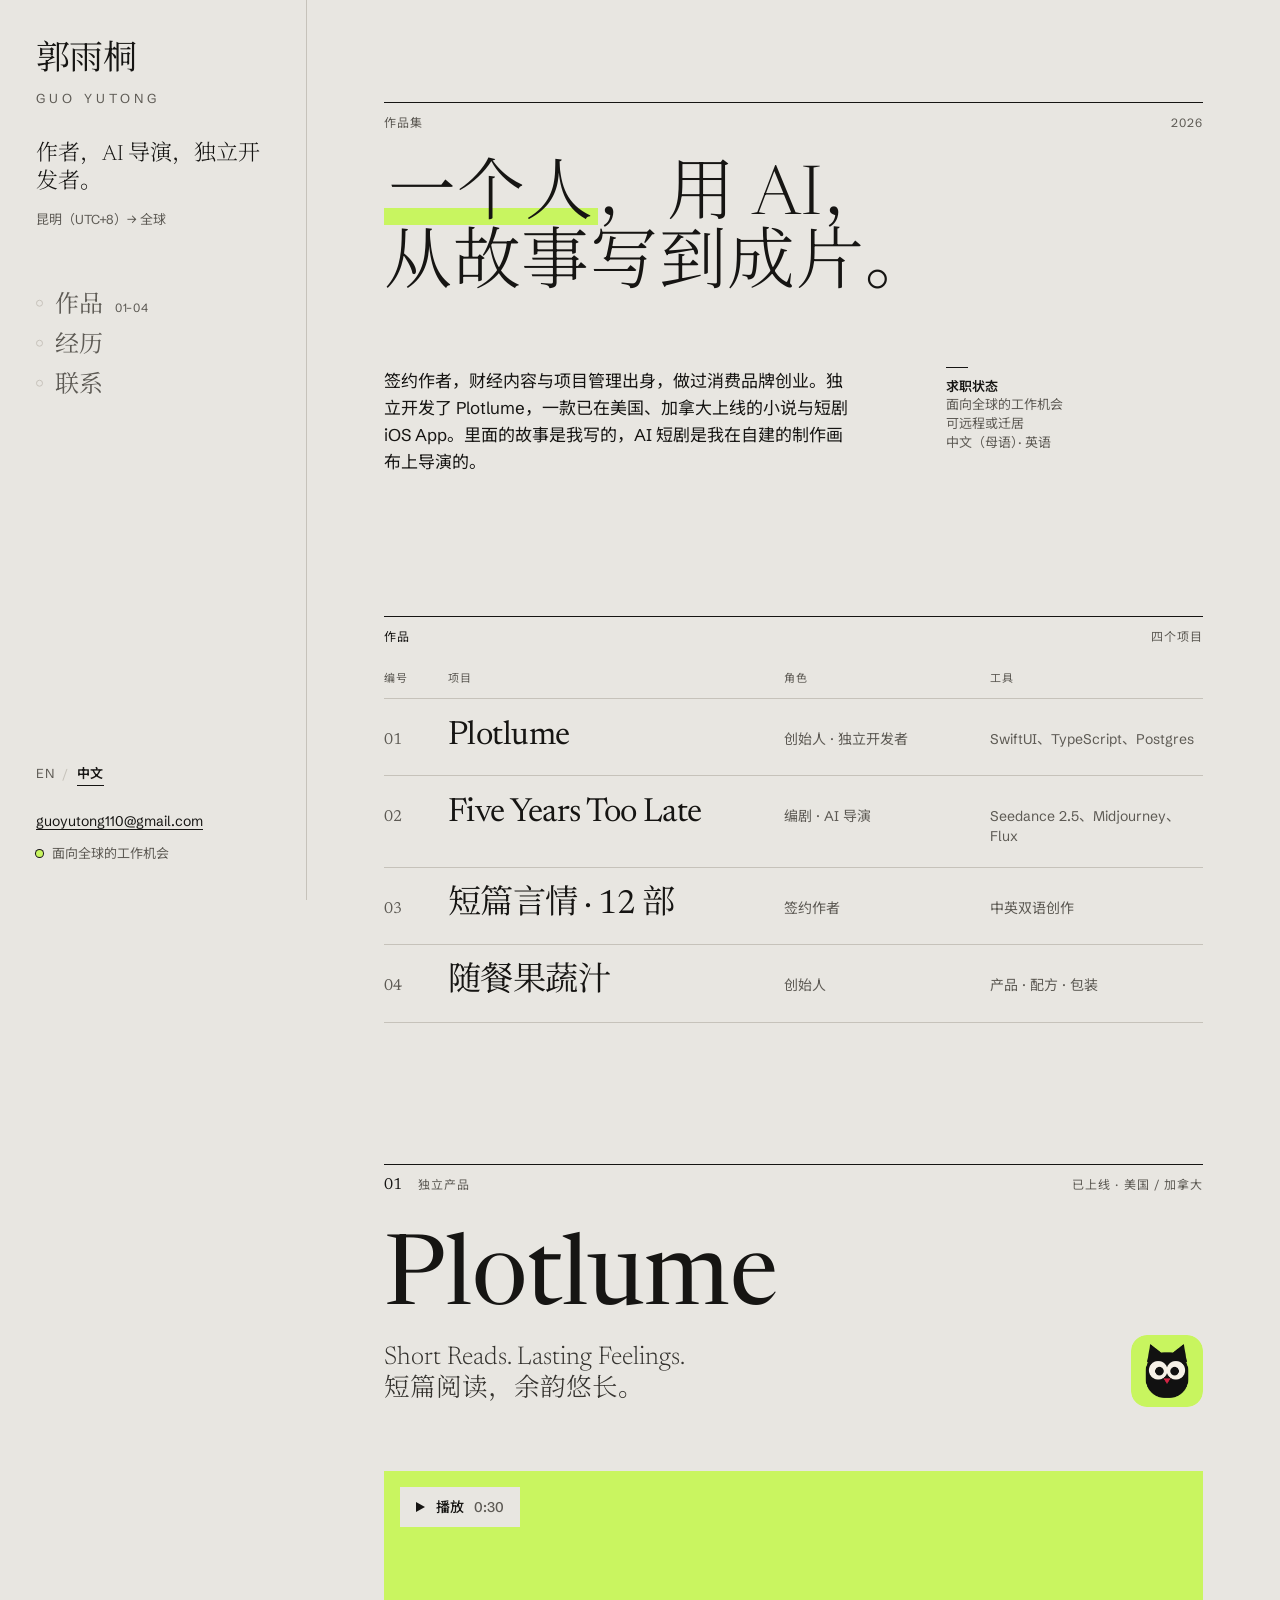
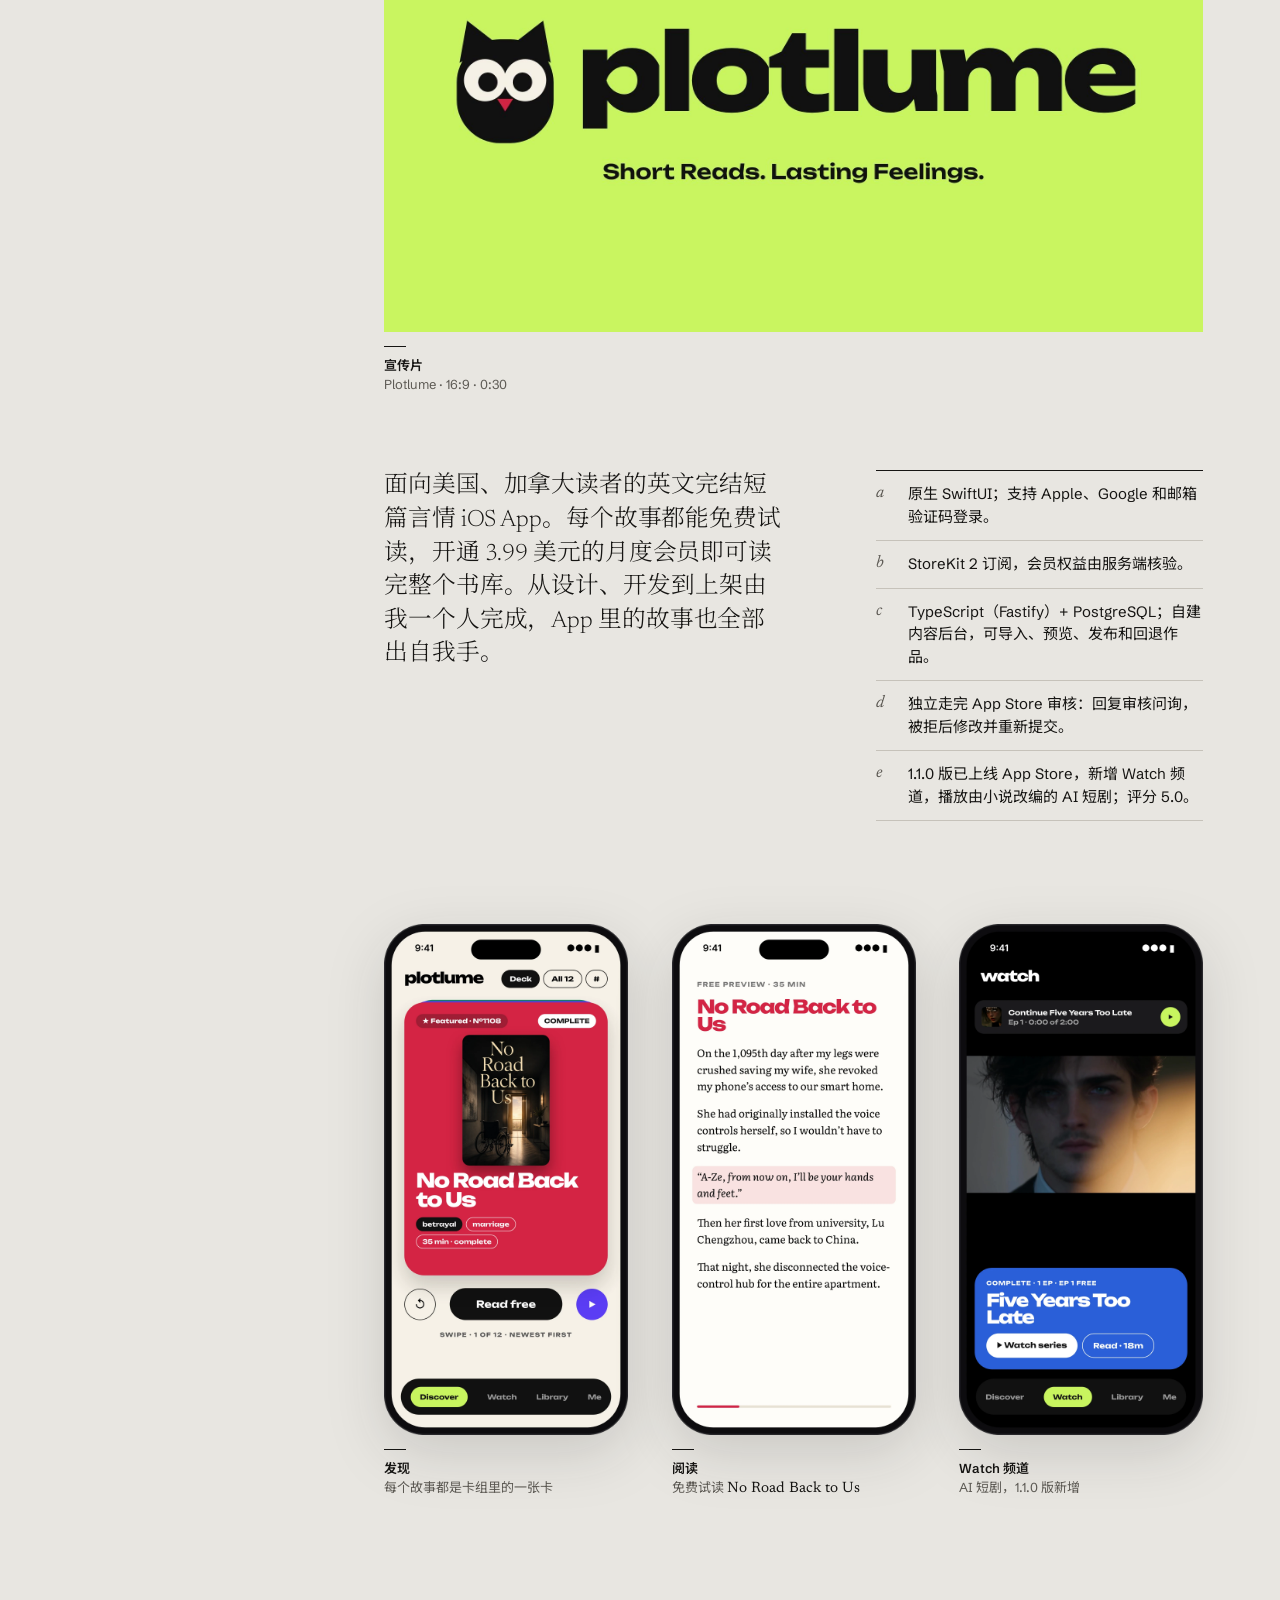
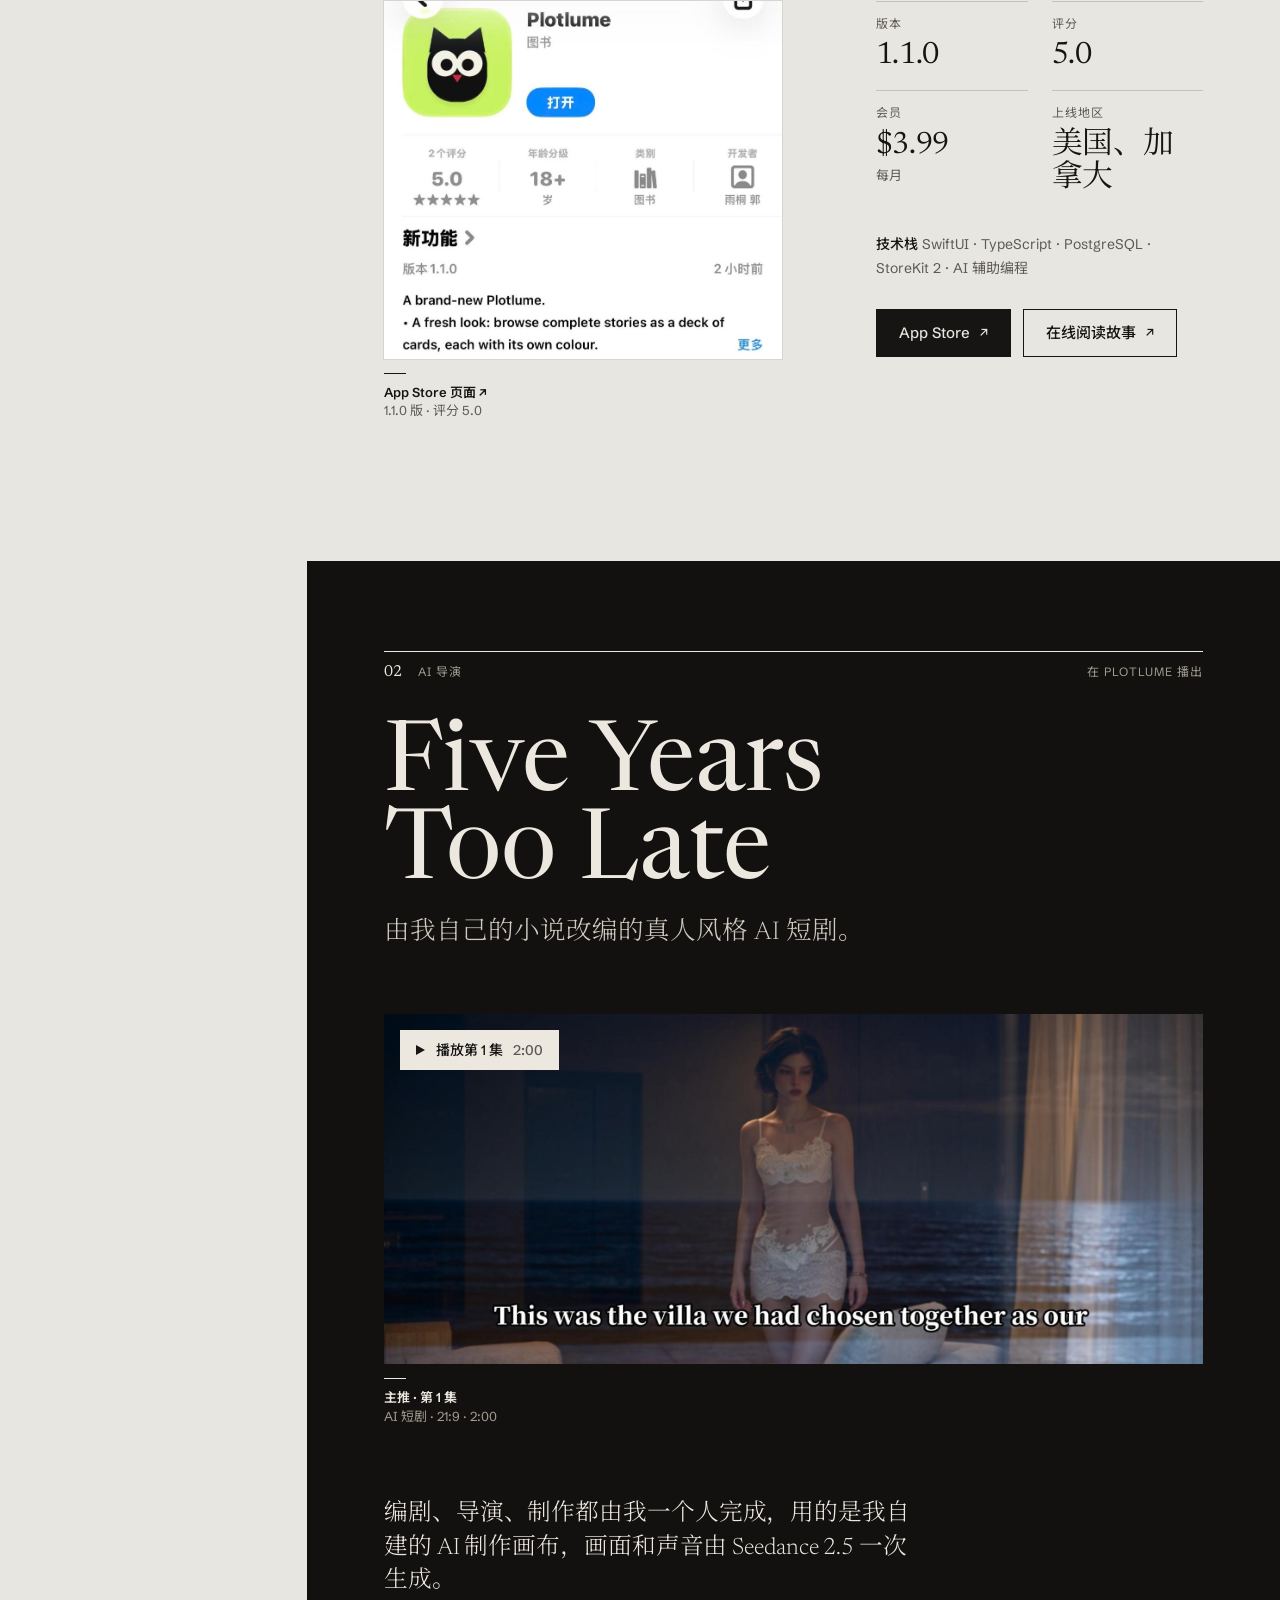
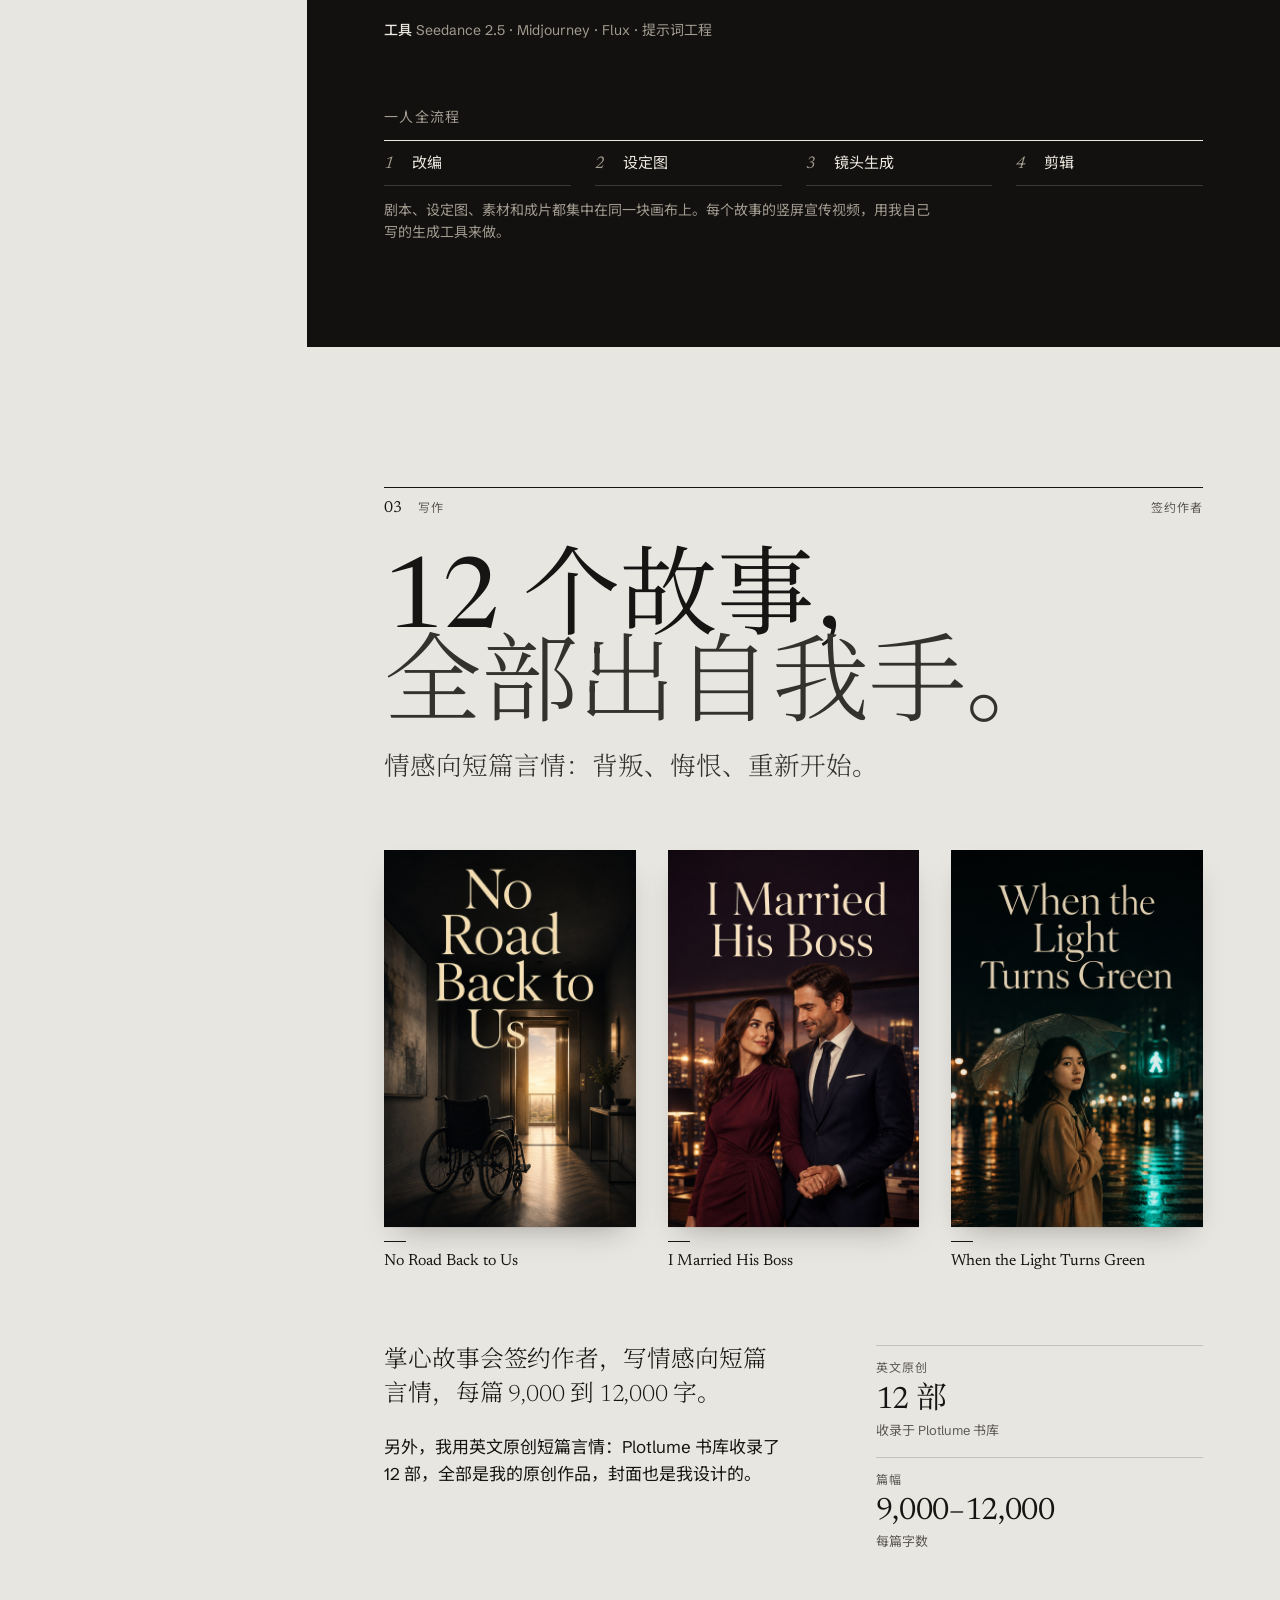
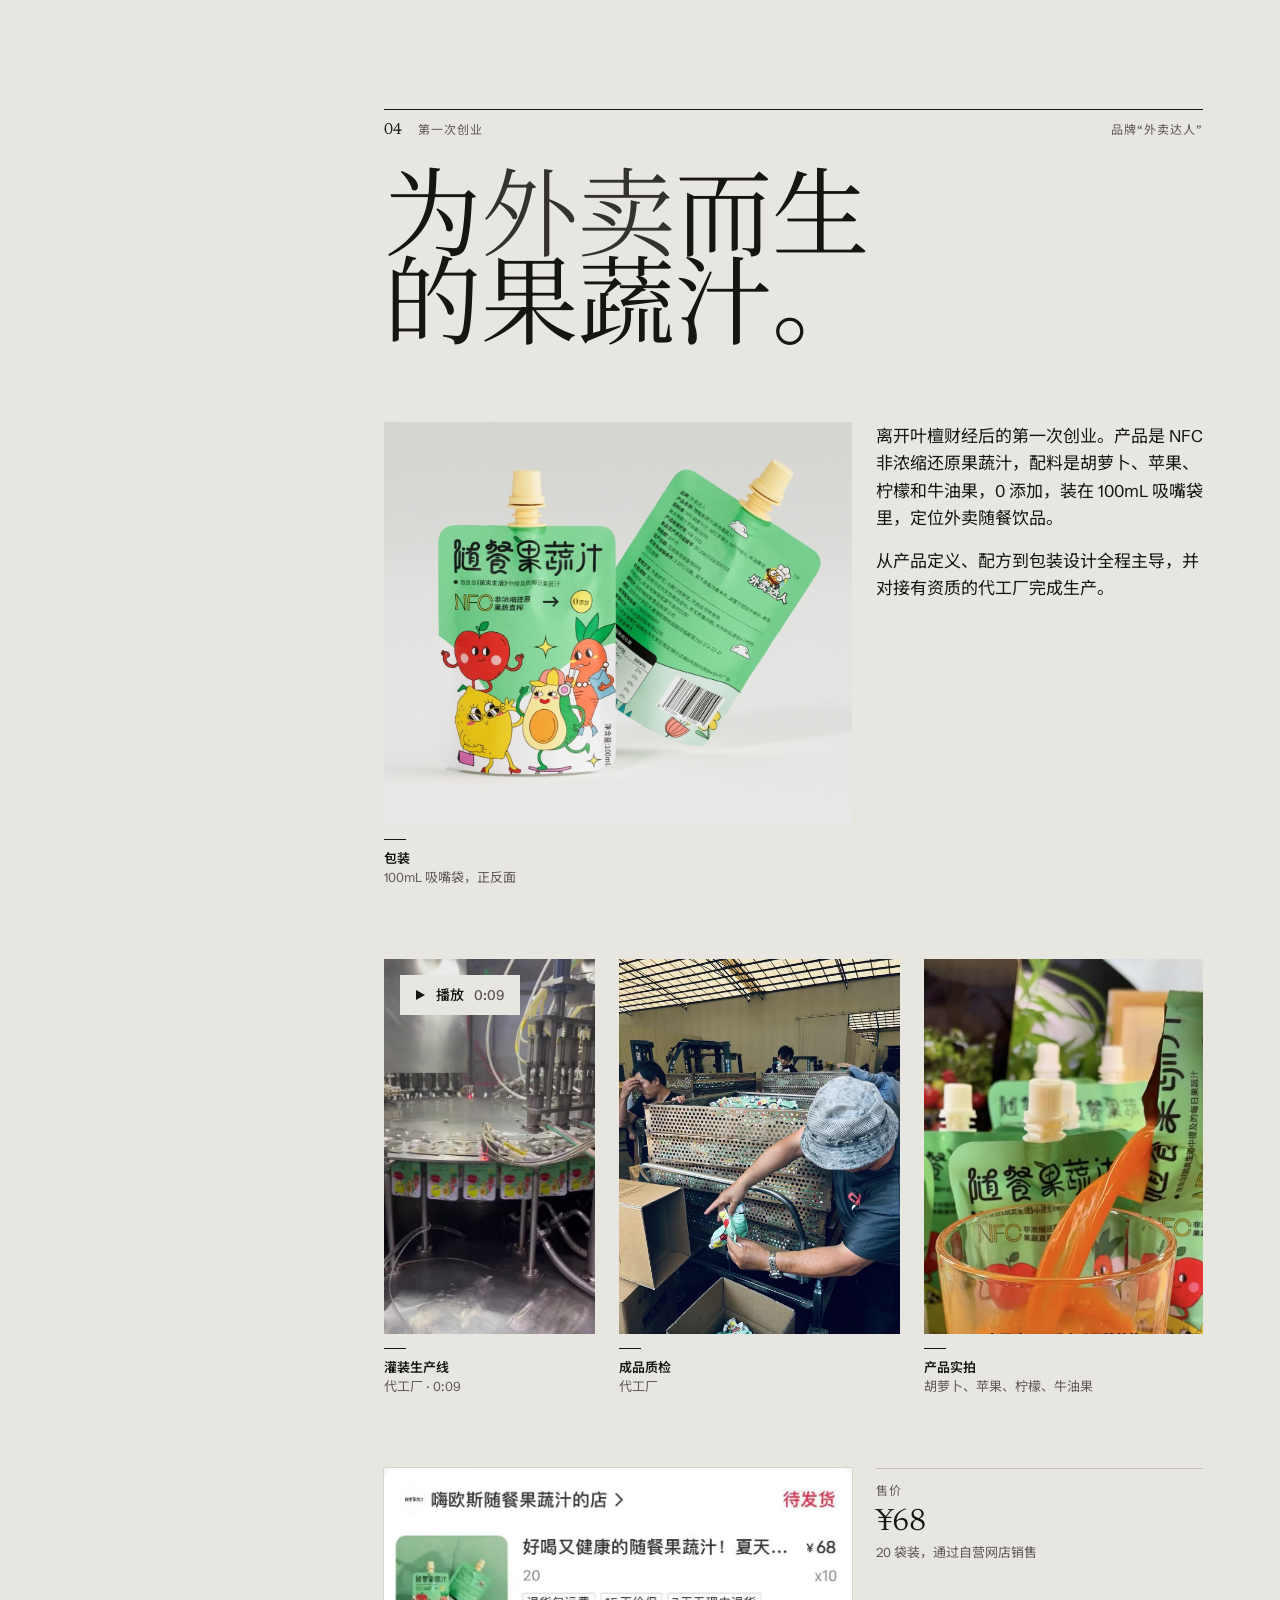
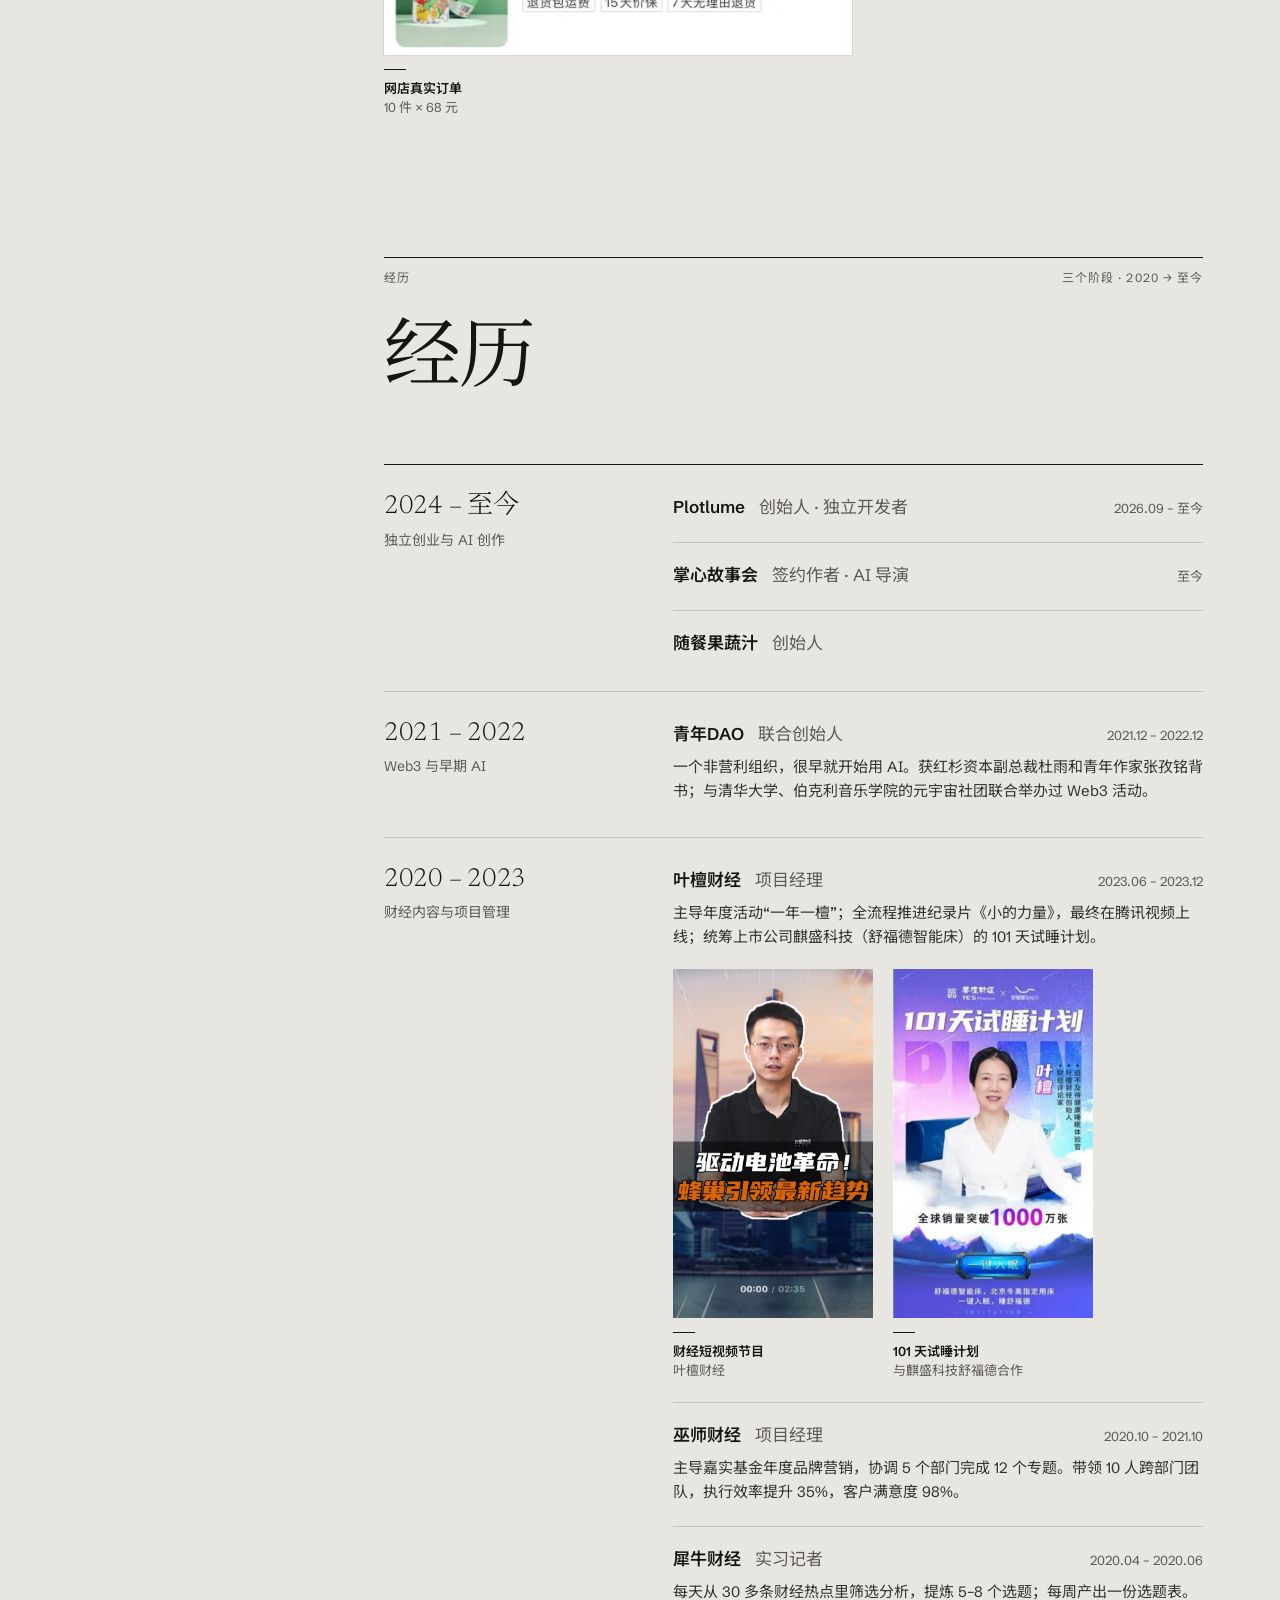
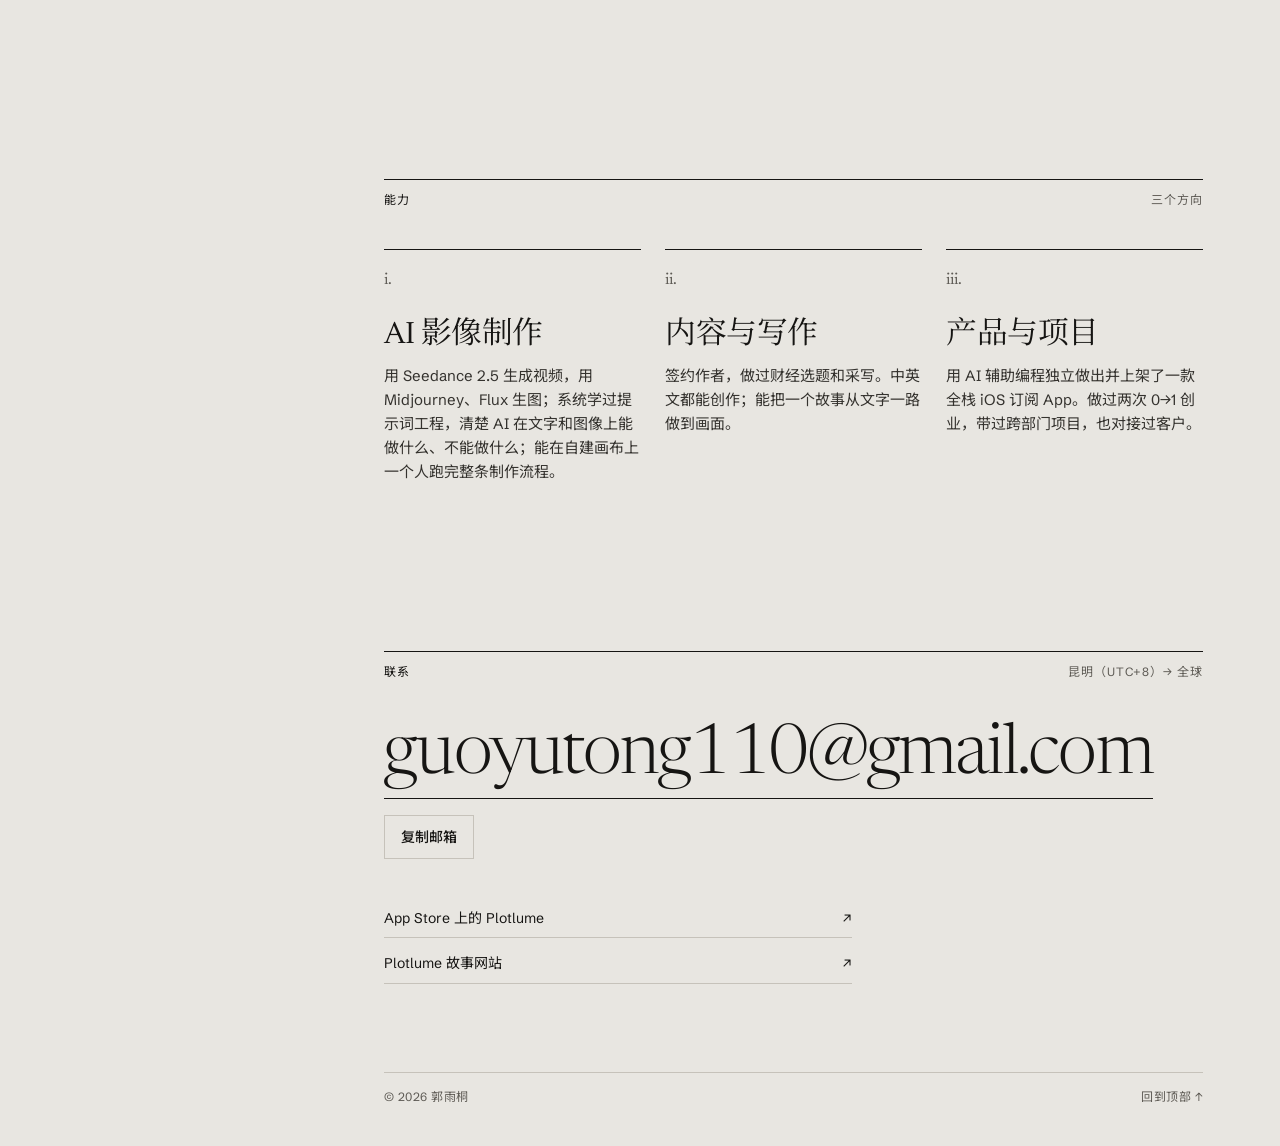
==== commit fb477398: "Clarify English titles are originals; drop per-character rate Co-Authored-By: Claude Opus 5.5 <norep" ====
--- a/zh/index.html
+++ b/zh/index.html
@@ -370,7 +370,7 @@
       <ol class="toc">
         <li><a href="#p01"><span class="n">01</span><span class="t">Plotlume</span><span class="m">创始人 · 独立开发者</span><span class="m">SwiftUI、TypeScript、Postgres</span></a></li>
         <li><a href="#p02"><span class="n">02</span><span class="t">Five Years Too Late</span><span class="m">编剧 · AI 导演</span><span class="m">Seedance 2.5、Midjourney、Flux</span></a></li>
-        <li><a href="#p03"><span class="n">03</span><span class="t">短篇言情 · 12 部</span><span class="m">签约作者</span><span class="m">中文创作 → 英文改写</span></a></li>
+        <li><a href="#p03"><span class="n">03</span><span class="t">短篇言情 · 12 部</span><span class="m">签约作者</span><span class="m">中英双语创作</span></a></li>
         <li><a href="#p04"><span class="n">04</span><span class="t">随餐果蔬汁</span><span class="m">创始人</span><span class="m">产品 · 配方 · 包装</span></a></li>
       </ol>
     </section>
@@ -505,11 +505,10 @@
       <div class="grid wr-copy">
         <div class="body">
           <p class="lead">掌心故事会签约作者，写情感向短篇言情，每篇 9,000 到 12,000 字。</p>
-          <p style="margin-top:20px">我亲自把作品改写成英文：Plotlume 书库收录了我的 12 部作品，封面也是我设计的。</p>
+          <p style="margin-top:20px">另外，我用英文原创短篇言情：Plotlume 书库收录了 12 部，全部是我的原创作品，封面也是我设计的。</p>
         </div>
         <dl class="facts">
-          <div><dt>稿酬</dt><dd>¥40<small>每千字</small></dd></div>
-          <div><dt>英文版</dt><dd>12 部<small>收录于 Plotlume 书库</small></dd></div>
+          <div><dt>英文原创</dt><dd>12 部<small>收录于 Plotlume 书库</small></dd></div>
           <div><dt>篇幅</dt><dd>9,000–12,000<small>每篇字数</small></dd></div>
         </dl>
       </div>
@@ -628,7 +627,7 @@
         <div class="skill">
           <span class="n">ii.</span>
           <h3>内容与写作</h3>
-          <p>签约作者，做过财经选题和采写。中文创作，也能改写成英文；能把一个故事从文字一路做到画面。</p>
+          <p>签约作者，做过财经选题和采写。中英文都能创作；能把一个故事从文字一路做到画面。</p>
         </div>
         <div class="skill">
           <span class="n">iii.</span>
